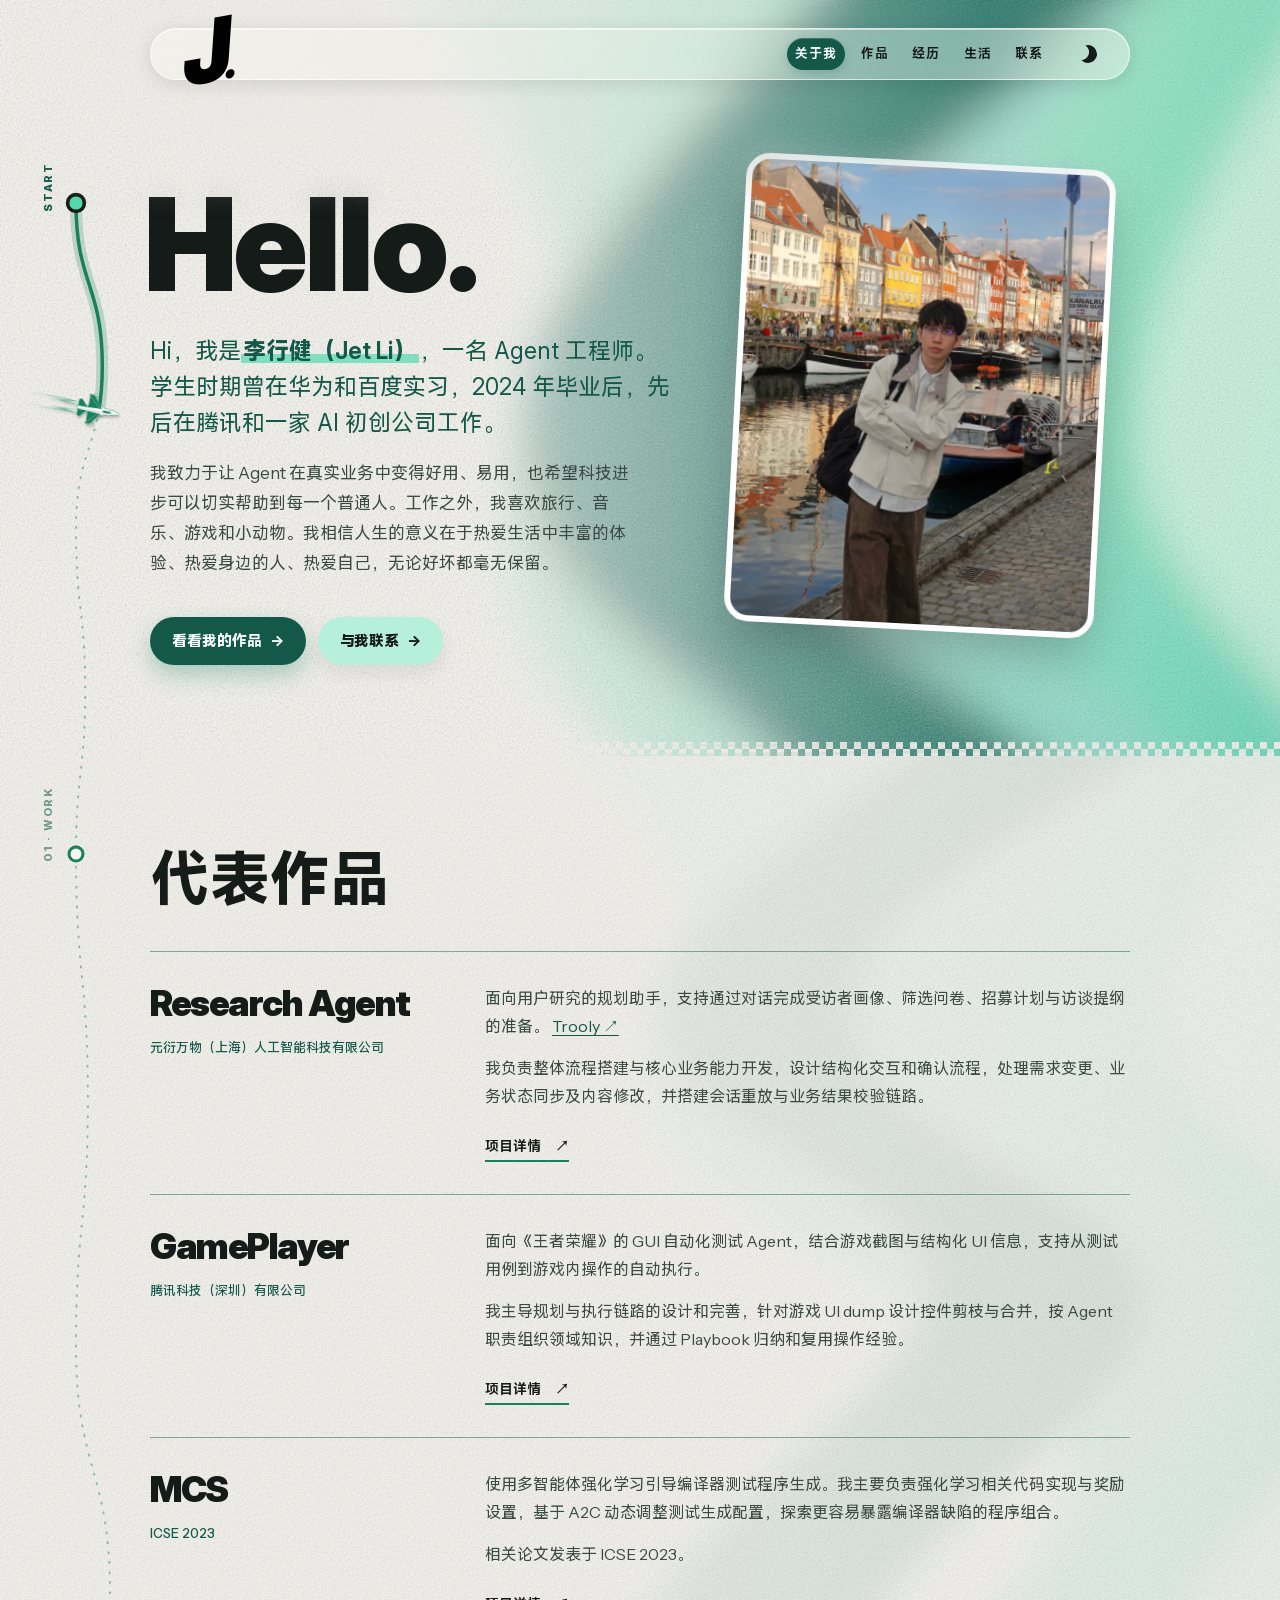
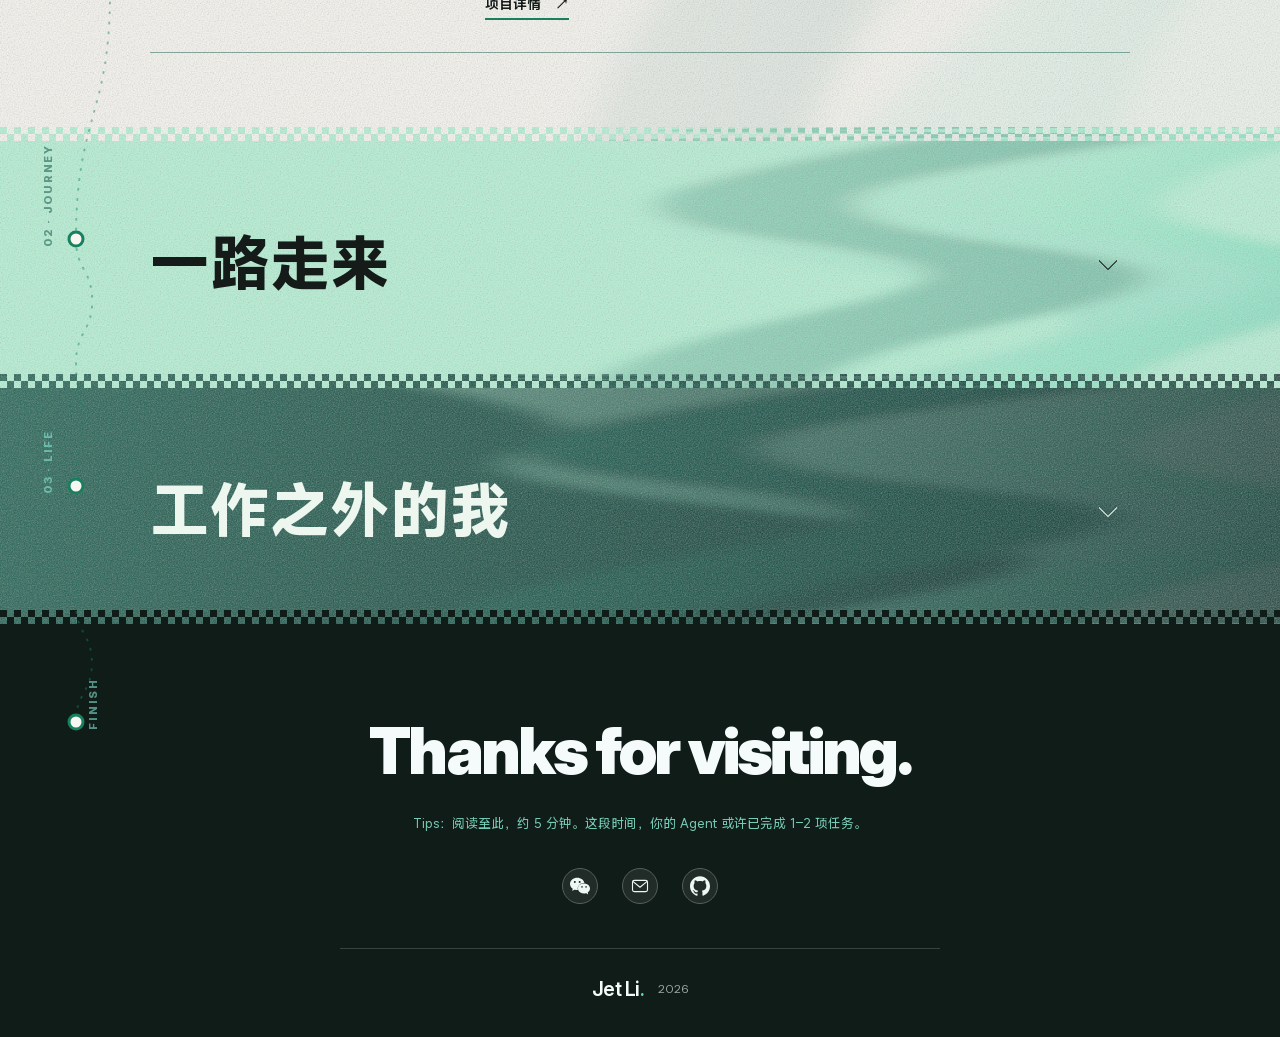
==== index.html @ 0fedd881 "Publish Jet Li portfolio (707fabf)" ====
<!doctype html>
<html lang="zh-CN" data-theme="light"><head>
<meta charset="utf-8"><meta name="viewport" content="width=device-width,initial-scale=1"><meta name="theme-color" content="#f7f6f0">
<title>李行健 Jet Li · Agent 工程师</title><meta name="description" content="李行健的个人网站：Agent 工程、强化学习、旅行与音乐。">
<script>try{document.documentElement.dataset.theme=localStorage.getItem('jet-theme')||(matchMedia('(prefers-color-scheme: dark)').matches?'dark':'light')}catch{}</script>
<link rel="preload" href="assets/fonts/misans-site-400.woff2?v=footer-refined-20261117" as="font" type="font/woff2" crossorigin><link rel="preload" href="assets/fonts/inter-variable-opsz.woff2" as="font" type="font/woff2" crossorigin><link rel="preload" href="assets/images/the-cannon-site-cover-light-1200x630.webp" as="image">
<link rel="stylesheet" href="assets/reference/fonts.css?v=misans-footer-refined"><link rel="stylesheet" href="assets/reference/tokens.css"><link rel="stylesheet" href="assets/reference/base.css"><link rel="stylesheet" href="assets/reference/kinetic.css"><link rel="stylesheet" href="assets/reference/theme.css"><link rel="stylesheet" href="assets/site.css?v=20261117-fold-smooth">
<link rel="stylesheet" href="assets/project-dialog.css?v=steps">
<script src="assets/reference/route-line.js?v=stable-fold" defer></script><script type="module" src="assets/main.mjs?v=project-films-sand"></script><link rel="stylesheet" href="assets/journey-scratch.css?v=upper-shores"><script type="module" src="assets/journey-scratch.mjs?v=upper-shores-2"></script></head>
<body class="tc-landing"><a class="skip-link" href="#about">跳到正文</a><div class="wp-site-blocks">
<header class="wp-block-template-part"><div class="site-header"><div class="site-header-band"><div class="nav-pill"><a class="jet-monogram" href="#about" aria-label="李行健，返回首页">J<span class="jet-monogram__dot">.</span></a><nav class="tc-header-nav wp-block-navigation" aria-label="主导航"><ul class="wp-block-navigation__container"><li><a href="#about">关于我</a></li><li><a href="#work">作品</a></li><li><a href="#journey">经历</a></li><li><a href="#life">生活</a></li><li><a href="#contact">联系</a></li></ul></nav><button class="tc-theme-toggle" type="button" aria-label="切换为深色主题" aria-pressed="false"><span class="tc-theme-toggle__icon tc-theme-toggle__icon--sun" aria-hidden="true"></span><span class="tc-theme-toggle__icon tc-theme-toggle__icon--moon" aria-hidden="true"></span></button></div></div></div></header>
<main id="wp--skip-link--target" class="tc-front-page-main tc-about-page tc-landing-main">
<section id="about" class="tc-home tc-home-hero"><div class="tc-home__shell tc-home-hero__grid"><div class="tc-home-hero__copy"><h1 class="tc-home-hero__title is-split"><span class="tc-visually-hidden">Hello.</span><span class="tc-letters" aria-hidden="true"><span class="tc-letter" style="--i:0">H</span><span class="tc-letter" style="--i:1">e</span><span class="tc-letter" style="--i:2">l</span><span class="tc-letter" style="--i:3">l</span><span class="tc-letter" style="--i:4">o</span><span class="tc-letter" style="--i:5">.</span></span></h1><p class="tc-cp" data-route-cp="start" aria-hidden="true"><span class="tc-cp__dot"></span><span class="tc-cp__label">Start</span></p><p class="tc-home-hero__lede">Hi，我是<strong>李行健（Jet Li）</strong>，一名 Agent 工程师。学生时期曾在华为和百度实习，2024 年毕业后，先后在腾讯和一家 AI 初创公司工作。</p><p class="tc-home-hero__body">我致力于让 Agent 在真实业务中变得好用、易用，也希望科技进步可以切实帮助到每一个普通人。工作之外，我喜欢旅行、音乐、游戏和小动物。我相信人生的意义在于热爱生活中丰富的体验、热爱身边的人、热爱自己，无论好坏都毫无保留。</p><p class="tc-home-hero__ctas"><a class="tc-cta-pill tc-cta-pill--primary" href="#work">看看我的作品 <span class="tc-arrow" aria-hidden="true">→</span></a><a class="tc-cta-pill tc-cta-pill--ghost" href="#contact">与我联系 <span class="tc-arrow" aria-hidden="true">→</span></a></p></div><div class="tc-home-hero__visual"><figure class="tc-home-hero__portrait"><img src="assets/photos/portrait.jpg" alt="李行健在港口旅行时的照片" width="2907" height="4360" fetchpriority="high"></figure></div></div></section>
<section id="work" class="tc-home tc-about-notebook"><div class="jet-chapter-join tc-finish__line" aria-hidden="true"></div><div class="tc-home__shell"><div class="tc-home__head"><h2 class="tc-home__title">代表作品</h2><p class="tc-cp" data-route-cp="work" aria-hidden="true"><span class="tc-cp__dot"></span><span class="tc-cp__label">01 · Work</span></p></div><div class="jet-project-list"><article class="jet-project" id="project-onboarding"><div class="jet-project__heading"><h3>Research Agent</h3><p>元衍万物（上海）人工智能科技有限公司</p></div><div class="jet-project__copy"><p>面向用户研究的规划助手，支持通过对话完成受访者画像、筛选问卷、招募计划与访谈提纲的准备。 <a href="https://www.trooly.ai/zh-cn" target="_blank" rel="noopener noreferrer">Trooly ↗</a></p><p>我负责整体流程搭建与核心业务能力开发，设计结构化交互和确认流程，处理需求变更、业务状态同步及内容修改，并搭建会话重放与业务结果校验链路。</p><details class="jet-project__details" data-project="onboarding"><summary>项目详情 <span aria-hidden="true">↗</span></summary><div class="jet-project__body"><h4>从研究需求到可执行的准备流程</h4>
<p>将研究规划拆解为需求澄清、画像确认、问卷设计与提纲准备等环节，串联生成、修改和材料导入能力。通过结构化问题与确认流程，将用户选择和修改结果转化为后续工具执行的明确依据。</p>
<h4>让 Agent 按当前业务状态行动</h4>
<p>多轮对话中，用户需求、页面上的内容和历史消息可能不一致。我在规划前引入当前业务状态读取，明确已保存事实与历史对话的优先关系，并区分“内容不存在”和“读取失败”，约束重复生成与错误覆盖。针对画像和筛选问卷，进一步处理条件对齐与局部修改，保留未被要求改变的内容。</p>
<h4>检查修改是否真正落地</h4>
<p>搭建会话重放链路，在隔离的项目状态中重新执行对话，并核对实际保存的业务结果。已实现的检查包括：确认的画像与条件是否保留、取消的内容是否残留，以及是否产生重复画像，让验证落到业务状态上。</p></div></details></div></article><article class="jet-project" id="project-gameplayer"><div class="jet-project__heading"><h3>GamePlayer</h3><p>腾讯科技（深圳）有限公司</p></div><div class="jet-project__copy"><p>面向《王者荣耀》的 GUI 自动化测试 Agent，结合游戏截图与结构化 UI 信息，支持从测试用例到游戏内操作的自动执行。</p><p>我主导规划与执行链路的设计和完善，针对游戏 UI dump 设计控件剪枝与合并，按 Agent 职责组织领域知识，并通过 Playbook 归纳和复用操作经验。</p><details class="jet-project__details" data-project="gameplayer"><summary>项目详情 <span aria-hidden="true">↗</span></summary><div class="jet-project__body"><h4>将游戏界面整理为 Agent 可用的观察</h4>
<p>游戏界面同时包含画面信息与 UI 控件结构。我结合游戏截图和 UI dump 作为模型输入，针对控件树的结构特点设计剪枝与合并，整理供 Agent 使用的结构化界面信息，控制冗余内容对决策的干扰。</p>
<h4>按职责组织领域知识</h4>
<p>根据不同 Agent 的职责拆分专有知识库，将相应的领域知识组织到各自的上下文中，为规划与执行提供依据。项目中不仅需要组织工具调用，也需要明确每个角色应该获得哪些信息。</p>
<h4>从测试用例走到交互执行</h4>
<p>采用 PAE 与 ReAct 结合的双循环架构，串联测试用例理解、任务规划、界面观察与交互执行。执行过程中根据观察与反馈继续组织操作，将测试步骤落实到游戏内动作；操作方式包括测试 SDK，以及坐标、按键和滑动。</p>
<h4>将执行经验沉淀为 Playbook</h4>
<p>通过 Agent 对执行过程进行反思，归纳可复用的操作规律，并以 Playbook 供后续任务使用。目标是减少重复探索和人工编写操作经验的工作，将单次任务中的经验用于后续执行。</p></div></details></div></article><article class="jet-project" id="project-compiler-testing"><div class="jet-project__heading"><h3>MCS</h3><p>ICSE 2023</p></div><div class="jet-project__copy"><p>使用多智能体强化学习引导编译器测试程序生成。我主要负责强化学习相关代码实现与奖励设置，基于 A2C 动态调整测试生成配置，探索更容易暴露编译器缺陷的程序组合。</p><p>相关论文发表于 ICSE 2023。</p><details class="jet-project__details" data-project="compiler-testing"><summary>项目详情 <span aria-hidden="true">↗</span></summary><div class="jet-project__body"><h4>将测试生成配置作为搜索对象</h4>
<p>围绕测试程序生成器的配置选择开展搜索，调整生成程序中不同语言特征出现的概率，探索更容易触发编译器缺陷的程序组合。</p>
<h4>实现多智能体 A2C 与训练反馈</h4>
<p>主要负责强化学习相关代码，将配置状态、选项调整动作与测试反馈串联为学习过程。基于多智能体 A2C 实现策略与价值网络的更新，各智能体调整对应配置项，并共享当前配置状态与奖励。</p>
<h4>设置兼顾探索与有效测试的奖励</h4>
<p>将生成程序的特征多样性增益、触发测试失败的奖励和配置极值惩罚纳入奖励设置，引导搜索探索不同程序组合，同时约束容易产生低效测试的配置。</p>
<h4>论文实验结果</h4>
<p>论文实验中，在五个 GCC/LLVM 历史版本上，每种方法对每个版本测试 10 天，MCS 检出缺陷数量汇总为 74 个，HiCOND 为 36 个，相对增加 105.56%。</p><p><a href="https://xgdsmileboy.github.io/files/paper/compiler-icse23.pdf" target="_blank" rel="noopener noreferrer">Compiler Test-Program Generation via Memoized Configuration Search ↗</a></p></div></details></div></article></div></div></section>
<section id="journey" class="tc-home tc-about-journey"><div class="jet-chapter-join tc-finish__line" aria-hidden="true"></div><div class="tc-home__shell"><div class="tc-home__head"><h2 class="tc-home__title"><button class="jet-fold-toggle" type="button" aria-expanded="true" aria-controls="journey-panel"><span>一路走来</span><span class="jet-fold-icon" aria-hidden="true"></span></button></h2><p class="tc-cp" data-route-cp="journey" aria-hidden="true"><span class="tc-cp__dot"></span><span class="tc-cp__label">02 · Journey</span></p></div><div class="jet-fold-panel" id="journey-panel"><div class="jet-fold-clip"><div class="jet-fold-body"><div class="about-journey-rail"><div class="tc-timeline tc-timeline--alternating" role="list"><div class="tc-timeline__item" role="listitem"><div class="tc-timeline__content"><p class="tc-timeline__year">2014—2017</p><p class="tc-timeline__label">甘肃省酒泉中学</p><div class="tc-timeline__desc"><p>1999年，我出生于西北的一个小县城，高中毕业之前我都生活在这个城市里，除了旅游之外几乎没有踏出过省外。值得庆幸的是我学习成绩尚可，也一直担任班长，甚至小学时还兼任大队长（aka迄今为止的人生最高职级）。</p></div></div></div><div class="tc-timeline__item" role="listitem"><div class="tc-timeline__content"><p class="tc-timeline__year">2017—2021</p><p class="tc-timeline__label">西安电子科技大学</p><div class="tc-timeline__desc"><p>2017年我录取至西安电子科技大学，所谓的984.5。也是成年后头一次开始在别的地方生活，因为高考分数的窘迫和对所谓高科技的热情选了没那么喜欢的理工科学校，心里有一千个不愿意。但好在我遇到了很多好朋友，担任班长的同时，也在全校面前表演过节目，本科四年是收获满满的四年，拿了国奖保了研，回想起当初，如果能对AI再下点功夫钻研学习就好了。</p></div></div></div><div class="tc-timeline__item" role="listitem"><div class="tc-timeline__content"><p class="tc-timeline__year">2021—2024</p><p class="tc-timeline__label">天津大学</p><div class="tc-timeline__desc"><p>2021年我来到了天津大学，同样还是北方，隔壁的南开是我高中时梦想中的学府，这对天大来说何尝不是一种殃及池鱼呢。在陈俊洁老师的帮助下我成功学习了如何做科研，发表了两篇A会（均不是第一作者），也顺利去了华为诺亚方舟实验室和百度的大搜进行实习，同期的本科朋友大家都在努力科研，而我稍稍显得有点脱轨了。随着接触到更大的世界，这是我最suffer的两年半。</p></div></div></div><div class="tc-timeline__item" role="listitem"><div class="tc-timeline__content"><p class="tc-timeline__year">2024—2026</p><p class="tc-timeline__label">腾讯科技（深圳）有限公司</p><div class="tc-timeline__desc"><p>2024年毕业，这次我来了深圳。至此算是完成了小镇做题家的任务：努力学习，进入大厂。虽然这份答卷可能我没能努力做到满分，但进入腾讯也算我人生的高光时刻了。与此同时，我也失去了目标，虽然在腾讯生活能让我享受到这个巨大的机器运作时带给我的荣誉感，但荣誉感背后藏着的，是我看不到的未来，或者说只能看到那些我不想要的未来。</p></div></div></div><div class="tc-timeline__item" role="listitem"><div class="tc-timeline__content"><p class="tc-timeline__year">2026</p><p class="tc-timeline__label">元衍万物（上海）人工智能科技有限公司</p><div class="tc-timeline__desc"><p>2026年，在腾讯一年半拿下一个五星绩效之后，我毅然决然离职，认为在AI时代大厂存在极其多的局限性，想实现自我的社会价值还是要去真正需要自己也适合自己的地方。因此鼓足勇气踏出了一步，从深圳跑到了上海，可也只用了半年就发现真实的世界从来没有想象中那么简单，不过问题不大，我愿意相信故事还没结束，相信未来就在前方。</p></div></div></div></div></div></div></div></div></div></section>
<section id="life" class="tc-home section-gear-devstack jet-life"><div class="jet-chapter-join tc-finish__line" aria-hidden="true"></div><div class="tc-home__shell"><div class="tc-home__head"><h2 class="tc-home__title"><button class="jet-fold-toggle" type="button" aria-expanded="true" aria-controls="life-panel"><span>工作之外的我</span><span class="jet-fold-icon" aria-hidden="true"></span></button></h2><p class="tc-cp" data-route-cp="life" aria-hidden="true"><span class="tc-cp__dot"></span><span class="tc-cp__label">03 · Life</span></p></div><div class="jet-fold-panel" id="life-panel"><div class="jet-fold-clip"><div class="jet-fold-body"><div class="tc-workbench__grid"><div class="tc-workbench__group"><h3>旅行与摄影</h3><p>去过十余个国家，以亚洲和欧洲为主，正计划探索其他大洲。</p></div><div class="tc-workbench__group"><h3>音乐</h3><p>网易云音乐人，原创歌曲拥有 1400 万次播放、4000 余条评论。</p></div><div class="tc-workbench__group"><h3>游戏</h3><p>FPS 游戏重度玩家，CS:GO 完美段位 S，瓦罗兰特段位神话，最近沉迷三角洲。</p></div></div><figure class="jet-travel-photo"><img src="assets/photos/mountain.jpg" alt="旅行途中，身穿蓝色外套的李行健与身后的雪山" loading="lazy" width="3906" height="2202"></figure></div></div></div></div></section>
</main><footer id="contact" class="tc-finish jet-footer" aria-label="联系方式"><div class="jet-chapter-join tc-finish__line" aria-hidden="true"></div>
<p class="tc-cp tc-cp--finish" data-route-cp="finish" aria-hidden="true"><span class="tc-cp__dot"></span><span class="tc-cp__label">Finish</span></p>
<div class="tc-home__shell">
<h2 class="jet-footer__title">Thanks for visiting.</h2>
<p class="jet-footer__tip">Tips：阅读至此，约 5 分钟。这段时间，你的 Agent 或许已完成 1–2 项任务。</p>
<div class="jet-footer__contact">
<!-- 微信二维码收到后，将此按钮连接到二维码展示层。 -->
<button class="jet-social-icon" type="button" aria-label="微信，二维码待补充" title="微信，二维码待补充" disabled><svg aria-hidden="true" focusable="false" fill="currentColor" viewBox="0 0 24 24" xmlns="http://www.w3.org/2000/svg"><!-- Simple Icons WeChat; CC0-1.0; https://simpleicons.org/ --><path d="M8.691 2.188C3.891 2.188 0 5.476 0 9.53c0 2.212 1.17 4.203 3.002 5.55a.59.59 0 0 1 .213.665l-.39 1.48c-.019.07-.048.141-.048.213 0 .163.13.295.29.295a.326.326 0 0 0 .167-.054l1.903-1.114a.864.864 0 0 1 .717-.098 10.16 10.16 0 0 0 2.837.403c.276 0 .543-.027.811-.05-.857-2.578.157-4.972 1.932-6.446 1.703-1.415 3.882-1.98 5.853-1.838-.576-3.583-4.196-6.348-8.596-6.348zM5.785 5.991c.642 0 1.162.529 1.162 1.18a1.17 1.17 0 0 1-1.162 1.178A1.17 1.17 0 0 1 4.623 7.17c0-.651.52-1.18 1.162-1.18zm5.813 0c.642 0 1.162.529 1.162 1.18a1.17 1.17 0 0 1-1.162 1.178 1.17 1.17 0 0 1-1.162-1.178c0-.651.52-1.18 1.162-1.18zm5.34 2.867c-1.797-.052-3.746.512-5.28 1.786-1.72 1.428-2.687 3.72-1.78 6.22.942 2.453 3.666 4.229 6.884 4.229.826 0 1.622-.12 2.361-.336a.722.722 0 0 1 .598.082l1.584.926a.272.272 0 0 0 .14.047c.134 0 .24-.111.24-.247 0-.06-.023-.12-.038-.177l-.327-1.233a.582.582 0 0 1-.023-.156.49.49 0 0 1 .201-.398C23.024 18.48 24 16.82 24 14.98c0-3.21-2.931-5.837-6.656-6.088V8.89c-.135-.01-.27-.027-.407-.03zm-2.53 3.274c.535 0 .969.44.969.982a.976.976 0 0 1-.969.983.976.976 0 0 1-.969-.983c0-.542.434-.982.97-.982zm4.844 0c.535 0 .969.44.969.982a.976.976 0 0 1-.969.983.976.976 0 0 1-.969-.983c0-.542.434-.982.969-.982z"/></svg></button>
<a class="jet-social-icon" href="mailto:sixdegrees0323@163.com" aria-label="发送邮件至 sixdegrees0323@163.com" title="发送邮件"><svg viewBox="0 0 32 32" fill="none" stroke="currentColor" stroke-width="1.8" stroke-linecap="round" stroke-linejoin="round" aria-hidden="true" focusable="false"><rect x="4" y="7" width="24" height="18" rx="3"/><path d="m5 9 11 9L27 9"/></svg></a>
<a class="jet-social-icon" href="https://github.com/OlivverX" target="_blank" rel="noopener noreferrer" aria-label="访问 OlivverX 的 GitHub 主页" title="GitHub"><svg aria-hidden="true" focusable="false" fill="currentColor" viewBox="0 0 24 24" xmlns="http://www.w3.org/2000/svg"><!-- Simple Icons GitHub; CC0-1.0; https://simpleicons.org/ --><path d="M12 .297c-6.63 0-12 5.373-12 12 0 5.303 3.438 9.8 8.205 11.385.6.113.82-.258.82-.577 0-.285-.01-1.04-.015-2.04-3.338.724-4.042-1.61-4.042-1.61C4.422 18.07 3.633 17.7 3.633 17.7c-1.087-.744.084-.729.084-.729 1.205.084 1.838 1.236 1.838 1.236 1.07 1.835 2.809 1.305 3.495.998.108-.776.417-1.305.76-1.605-2.665-.3-5.466-1.332-5.466-5.93 0-1.31.465-2.38 1.235-3.22-.135-.303-.54-1.523.105-3.176 0 0 1.005-.322 3.3 1.23.96-.267 1.98-.399 3-.405 1.02.006 2.04.138 3 .405 2.28-1.552 3.285-1.23 3.285-1.23.645 1.653.24 2.873.12 3.176.765.84 1.23 1.91 1.23 3.22 0 4.61-2.805 5.625-5.475 5.92.42.36.81 1.096.81 2.22 0 1.606-.015 2.896-.015 3.286 0 .315.21.69.825.57C20.565 22.092 24 17.592 24 12.297c0-6.627-5.373-12-12-12"/></svg></a>
</div>
<div class="jet-footer__bottom"><a class="jet-footer__name" href="#about">Jet Li<span>.</span></a><span>2026</span></div>
</div></footer>
</div></body></html>
---- assets/reference/fonts.css ----
@font-face{font-family:Inter;font-style:normal;font-weight:100 900;font-display:swap;src:url('../fonts/inter-variable-opsz.woff2') format('woff2');}
@font-face{font-family:"Instrument Sans";font-style:normal;font-weight:400 700;font-display:swap;src:url('../fonts/instrument-sans-latin.woff2') format('woff2');}

/* MiSans by Xiaomi. License and source: ../fonts/README.md. */
@font-face{font-family:MiSans;font-style:normal;font-weight:400;font-display:swap;src:url("../fonts/misans-site-400.woff2?v=footer-refined-20261117") format("woff2");unicode-range:U+0020-00FF,U+2000-206F,U+3000-9FFF,U+F900-FAFF,U+FF00-FFEF,U+20000-3134F;}
@font-face{font-family:MiSans;font-style:normal;font-weight:500;font-display:swap;src:url("../fonts/misans-site-500.woff2?v=footer-refined-20261117") format("woff2");unicode-range:U+0020-00FF,U+2000-206F,U+3000-9FFF,U+F900-FAFF,U+FF00-FFEF,U+20000-3134F;}
@font-face{font-family:MiSans;font-style:normal;font-weight:600;font-display:swap;src:url("../fonts/misans-site-600.woff2?v=footer-refined-20261117") format("woff2");unicode-range:U+0020-00FF,U+2000-206F,U+3000-9FFF,U+F900-FAFF,U+FF00-FFEF,U+20000-3134F;}
@font-face{font-family:MiSans;font-style:normal;font-weight:700;font-display:swap;src:url("../fonts/misans-site-700.woff2?v=footer-refined-20261117") format("woff2");unicode-range:U+0020-00FF,U+2000-206F,U+3000-9FFF,U+F900-FAFF,U+FF00-FFEF,U+20000-3134F;}
---- assets/reference/tokens.css ----
:root{--wp--preset--aspect-ratio--square: 1;--wp--preset--aspect-ratio--4-3: 4/3;--wp--preset--aspect-ratio--3-4: 3/4;--wp--preset--aspect-ratio--3-2: 3/2;--wp--preset--aspect-ratio--2-3: 2/3;--wp--preset--aspect-ratio--16-9: 16/9;--wp--preset--aspect-ratio--9-16: 9/16;--wp--preset--color--black: #000000;--wp--preset--color--cyan-bluish-gray: #abb8c3;--wp--preset--color--white: #ffffff;--wp--preset--color--pale-pink: #f78da7;--wp--preset--color--vivid-red: #cf2e2e;--wp--preset--color--luminous-vivid-orange: #ff6900;--wp--preset--color--luminous-vivid-amber: #fcb900;--wp--preset--color--light-green-cyan: #7bdcb5;--wp--preset--color--vivid-green-cyan: #00d084;--wp--preset--color--pale-cyan-blue: #8ed1fc;--wp--preset--color--vivid-cyan-blue: #0693e3;--wp--preset--color--vivid-purple: #9b51e0;--wp--preset--color--primary: #18805e;--wp--preset--color--primary-dark: #14584a;--wp--preset--color--primary-container: #b4f1d4;--wp--preset--color--accent: #53d8ad;--wp--preset--color--accent-alt: #53d8ad;--wp--preset--color--strava: #fc4c02;--wp--preset--color--on-surface: #151b19;--wp--preset--color--on-surface-secondary: #3c4a45;--wp--preset--color--outline: #62706c;--wp--preset--color--outline-variant: #dce9df;--wp--preset--color--surface: #f7f6f0;--wp--preset--color--surface-container-low: #e8f0e9;--wp--preset--color--surface-container: #dce9df;--wp--preset--color--surface-container-lowest: #ffffff;--wp--preset--color--surface-dark: #151b19;--wp--preset--color--accent-soft: #c8f4dc;--wp--preset--color--surface-deep: #102b25;--wp--preset--color--surface-deep-card: #193c33;--wp--preset--color--on-dark: #f5fbfa;--wp--preset--color--on-dark-secondary: #bfd0cc;--wp--preset--color--on-dark-muted: #8fa29e;--wp--preset--color--primary-on-dark: #8af2df;--wp--preset--color--surface-code: #0d1117;--wp--preset--gradient--vivid-cyan-blue-to-vivid-purple: linear-gradient(135deg,rgb(6,147,227) 0%,rgb(155,81,224) 100%);--wp--preset--gradient--light-green-cyan-to-vivid-green-cyan: linear-gradient(135deg,rgb(122,220,180) 0%,rgb(0,208,130) 100%);--wp--preset--gradient--luminous-vivid-amber-to-luminous-vivid-orange: linear-gradient(135deg,rgb(252,185,0) 0%,rgb(255,105,0) 100%);--wp--preset--gradient--luminous-vivid-orange-to-vivid-red: linear-gradient(135deg,rgb(255,105,0) 0%,rgb(207,46,46) 100%);--wp--preset--gradient--very-light-gray-to-cyan-bluish-gray: linear-gradient(135deg,rgb(238,238,238) 0%,rgb(169,184,195) 100%);--wp--preset--gradient--cool-to-warm-spectrum: linear-gradient(135deg,rgb(74,234,220) 0%,rgb(151,120,209) 20%,rgb(207,42,186) 40%,rgb(238,44,130) 60%,rgb(251,105,98) 80%,rgb(254,248,76) 100%);--wp--preset--gradient--blush-light-purple: linear-gradient(135deg,rgb(255,206,236) 0%,rgb(152,150,240) 100%);--wp--preset--gradient--blush-bordeaux: linear-gradient(135deg,rgb(254,205,165) 0%,rgb(254,45,45) 50%,rgb(107,0,62) 100%);--wp--preset--gradient--luminous-dusk: linear-gradient(135deg,rgb(255,203,112) 0%,rgb(199,81,192) 50%,rgb(65,88,208) 100%);--wp--preset--gradient--pale-ocean: linear-gradient(135deg,rgb(255,245,203) 0%,rgb(182,227,212) 50%,rgb(51,167,181) 100%);--wp--preset--gradient--electric-grass: linear-gradient(135deg,rgb(202,248,128) 0%,rgb(113,206,126) 100%);--wp--preset--gradient--midnight: linear-gradient(135deg,rgb(2,3,129) 0%,rgb(40,116,252) 100%);--wp--preset--font-size--small: 13px;--wp--preset--font-size--medium: clamp(14px, 0.875rem + ((1vw - 3.2px) * 0.769), 20px);--wp--preset--font-size--large: clamp(22.041px, 1.378rem + ((1vw - 3.2px) * 1.79), 36px);--wp--preset--font-size--x-large: clamp(25.014px, 1.563rem + ((1vw - 3.2px) * 2.178), 42px);--wp--preset--font-size--xs: 0.75rem;--wp--preset--font-size--sm: 0.875rem;--wp--preset--font-size--md: clamp(0.9375rem, 0.9rem + 0.2vw, 1rem);--wp--preset--font-size--lg: clamp(0.875rem, 0.875rem + ((1vw - 0.2rem) * 0.513), 1.125rem);--wp--preset--font-size--xl: clamp(0.875rem, 0.875rem + ((1vw - 0.2rem) * 0.769), 1.25rem);--wp--preset--font-size--2-xl: clamp(0.984rem, 0.984rem + ((1vw - 0.2rem) * 1.058), 1.5rem);--wp--preset--font-size--3-xl: clamp(1.25rem, 1.25rem + ((1vw - 0.2rem) * 1.538), 2rem);--wp--preset--font-size--4-xl: clamp(1.378rem, 1.378rem + ((1vw - 0.2rem) * 1.789), 2.25rem);--wp--preset--font-size--5-xl: clamp(1.563rem, 1.563rem + ((1vw - 0.2rem) * 2.178), 2.625rem);--wp--preset--font-size--6-xl: clamp(1.743rem, 1.743rem + ((1vw - 0.2rem) * 2.578), 3rem);--wp--preset--font-size--hero: clamp(2.625rem, 1.35rem + 4.2vw, 4.75rem);--wp--preset--font-size--lede: clamp(1.1875rem, 1rem + 0.55vw, 1.5625rem);--wp--preset--font-size--section: clamp(2.5rem, 1.6rem + 2.4vw, 3.75rem);--wp--preset--font-size--display: clamp(5rem, 1.2rem + 8.4vw, 9.375rem);--wp--preset--font-family--inter: Inter, sans-serif;--wp--preset--font-family--instrument-sans: Instrument Sans, sans-serif;--wp--preset--font-family--bitter: Bitter, Georgia, serif;--wp--preset--spacing--20: 1.25rem;--wp--preset--spacing--30: 0.67rem;--wp--preset--spacing--40: 2.5rem;--wp--preset--spacing--50: 1.5rem;--wp--preset--spacing--60: 2.25rem;--wp--preset--spacing--70: 3.38rem;--wp--preset--spacing--80: 5rem;--wp--preset--spacing--4: 0.25rem;--wp--preset--spacing--8: 0.5rem;--wp--preset--spacing--12: 0.75rem;--wp--preset--spacing--16: 1rem;--wp--preset--spacing--24: 1.5rem;--wp--preset--spacing--32: 2rem;--wp--preset--spacing--48: 3rem;--wp--preset--spacing--64: 4rem;--wp--preset--spacing--96: 6rem;--wp--preset--shadow--natural: 6px 6px 9px rgba(0, 0, 0, 0.2);--wp--preset--shadow--deep: 12px 12px 50px rgba(0, 0, 0, 0.4);--wp--preset--shadow--sharp: 6px 6px 0px rgba(0, 0, 0, 0.2);--wp--preset--shadow--outlined: 6px 6px 0px -3px rgb(255, 255, 255), 6px 6px rgb(0, 0, 0);--wp--preset--shadow--crisp: 6px 6px 0px rgb(0, 0, 0);--wp--preset--shadow--ambient: 0 4px 24px rgba(24, 28, 29, 0.07);--wp--preset--shadow--card: 0 2px 12px rgba(24, 28, 29, 0.08);--wp--preset--shadow--elevated: 0 8px 32px rgba(24, 28, 29, 0.12);--wp--preset--shadow--hairline: 0 0 0 1px rgba(24, 28, 29, 0.07);--wp--preset--shadow--lift: 0 0 0 1px rgba(24, 28, 29, 0.07), 0 20px 50px rgba(24, 28, 29, 0.07);--wp--custom--nav-pill-width: 720px;--wp--custom--nav-pill-height: 52px;--wp--custom--nav-pill-radius: 9999px;--wp--custom--nav-pill-blur: 24px;--wp--custom--nav-pill-opacity: 0.95;--wp--custom--shell: 980px;--wp--custom--radius--card: 24px;--wp--custom--radius--panel: 32px;--wp--custom--radius--pill: 999px;}
:root { --wp--style--global--content-size: 720px;--wp--style--global--wide-size: 1100px; }
:root { --wp--style--block-gap: var(--wp--preset--spacing--32); }
body{background-color: var(--wp--preset--color--surface);color: var(--wp--preset--color--on-surface);font-family: var(--wp--preset--font-family--instrument-sans);font-size: var(--wp--preset--font-size--md);font-weight: 400;line-height: 1.65;--wp--style--root--padding-top: 0;--wp--style--root--padding-right: var(--wp--preset--spacing--24);--wp--style--root--padding-bottom: 0;--wp--style--root--padding-left: var(--wp--preset--spacing--24);}
a:where(:not(.wp-element-button)){color: var(--wp--preset--color--primary-dark);}
h1{font-family: var(--wp--preset--font-family--inter);font-size: var(--wp--preset--font-size--hero);font-weight: 900;letter-spacing: -0.035em;line-height: 1.05;}
h2{font-family: var(--wp--preset--font-family--inter);font-size: var(--wp--preset--font-size--section);font-weight: 900;letter-spacing: -0.045em;line-height: 1;}
h3{font-family: var(--wp--preset--font-family--inter);font-size: var(--wp--preset--font-size--2-xl);font-weight: 900;letter-spacing: -0.02em;line-height: 1.1;}
---- assets/reference/base.css ----
/**
 * The Cannon — base styles
 *
 * Global custom properties, header pill, ambient glow, and utility classes.
 * Block-level design handled via theme.json and template parts.
 */

/* =========================================================
   Root tokens (mirrors theme.json for non-block contexts)
   ========================================================= */
:root {
	color-scheme: light;

	--tc-primary:               #18805e;
	--tc-primary-dark:          #14584a;
	--tc-accent:                #53d8ad;
	--tc-on-surface:            #151b19;
	--tc-on-surface-secondary:  #3c4a45;
	--tc-outline:               #62706c;
	--tc-outline-variant:       #dce9df;
	--tc-surface:               #f7f6f0;
	--tc-surface-low:           #e8f0e9;
	--tc-surface-container:     #dce9df;
	--tc-white:                 #ffffff;
	--tc-dark:                  #151b19;
	--tc-intervals:             #18805e;
	--tc-intervals-dark:        #14584a;
	--tc-strava:                #fc4c02;
	--tc-strava-dark:           #9a2e00;
	--tc-accent-dark:           #8d5b00;

	--tc-radius-pill:           9999px;
	--tc-radius-xl:             24px;
	--tc-radius-lg:             16px;
	--tc-radius-md:             12px;
	--tc-radius-sm:             8px;

	--tc-shadow-ambient:        0 4px 24px rgba(24, 28, 29, 0.07);
	--tc-shadow-card:           0 2px 12px rgba(24, 28, 29, 0.08);
	--tc-shadow-elevated:       0 8px 32px rgba(24, 28, 29, 0.12);

	/* Glow palettes (default + section overrides) */
	--tc-glow-teal:             rgba(28, 193, 163, 0.24);
	--tc-glow-gold:             rgba(120, 223, 183, 0.22);
	--tc-glow-soft:             rgba(255, 255, 255, 0.1);
	--tc-glow-orange:           rgba(252, 76, 2, 0.26);
	--tc-glow-orange-soft:      rgba(255, 145, 89, 0.16);
	/* Light mode uses a cut of the painting with the near-black strokes lifted
	   to mint; dark mode keeps the original, where those strokes disappear. */
	--tc-cover-art-image:       url("../images/the-cannon-site-cover-light-1200x630.webp");
	--tc-cover-art-image-dark:  url("../images/the-cannon-site-cover-profile-bg-1200x630.webp");
}

:root[data-theme="dark"] {
	color-scheme: dark;

	--tc-primary:               #37ddbf;
	--tc-primary-dark:          #8af2df;
	--tc-accent:                #78dfb7;
	--tc-on-surface:            #f5fbfa;
	--tc-on-surface-secondary:  #bfd0cc;
	--tc-outline:               #8fa29e;
	--tc-outline-variant:       #2b3836;
	--tc-surface:               #0f1515;
	--tc-surface-low:           #151d1d;
	--tc-surface-container:     #202b2a;
	--tc-white:                 #ffffff;
	--tc-dark:                  #070b0b;
	--tc-intervals:             #37ddbf;
	--tc-intervals-dark:        #8af2df;
	--tc-strava-dark:           #ff8a4f;
	--tc-accent-dark:           #b4f1d4;

	--tc-shadow-ambient:        0 4px 24px rgba(0, 0, 0, 0.28);
	--tc-shadow-card:           0 2px 14px rgba(0, 0, 0, 0.28);
	--tc-shadow-elevated:       0 12px 38px rgba(0, 0, 0, 0.38);

	--wp--preset--color--primary: #37ddbf;
	--wp--preset--color--primary-dark: #8af2df;
	--wp--preset--color--primary-container: #123f38;
	--wp--preset--color--accent: #78dfb7;
	--wp--preset--color--accent-alt: #b4f1d4;
	--wp--preset--color--on-surface: #f5fbfa;
	--wp--preset--color--on-surface-secondary: #bfd0cc;
	--wp--preset--color--outline: #8fa29e;
	--wp--preset--color--outline-variant: #2b3836;
	--wp--preset--color--surface: #0f1515;
	--wp--preset--color--surface-container-low: #151d1d;
	--wp--preset--color--surface-container: #202b2a;
	--wp--preset--color--surface-container-lowest: #111818;
	--wp--preset--color--surface-dark: #070b0b;
}

/* =========================================================
   Base reset
   ========================================================= */
*,
*::before,
*::after {
	box-sizing: border-box;
}

body {
	-webkit-font-smoothing: antialiased;
	-moz-osx-font-smoothing: grayscale;
	position: relative;
	background-color: var(--tc-surface);
	background-image: linear-gradient(180deg, #f7f6f0 0%, #ffffff 62%, #f7f6f0 100%);
}

:root[data-theme="dark"] body {
	background-color: var(--tc-surface);
	background-image: radial-gradient(circle at 50% -10%, rgba(28, 193, 163, 0.12) 0%, rgba(28, 193, 163, 0) 36%), linear-gradient(180deg, #0f1515 0%, #111818 58%, #0b1010 100%);
	color: var(--tc-on-surface);
}

body::before {
	content: "";
	position: fixed;
	top: 0;
	left: 0;
	right: 0;
	height: clamp(520px, 46vw, 760px);
	background:
		linear-gradient(180deg, rgba(247, 250, 251, 0.78) 0%, rgba(247, 250, 251, 0.54) 38%, rgba(247, 250, 251, 0.28) 68%, rgba(247, 250, 251, 0) 100%),
		linear-gradient(90deg, rgba(247, 250, 251, 0.38) 0%, rgba(247, 250, 251, 0.08) 48%, rgba(247, 250, 251, 0.34) 100%),
		var(--tc-cover-art-image) center 28% / cover no-repeat;
	filter: saturate(1.02) contrast(0.98);
	opacity: 0.48;
	pointer-events: none;
	z-index: 0;
	mask-image: linear-gradient(180deg, black 0%, black 68%, transparent 100%);
	-webkit-mask-image: linear-gradient(180deg, black 0%, black 68%, transparent 100%);
}

:root[data-theme="dark"] body::before {
	background:
		linear-gradient(180deg, rgba(15, 21, 21, 0.88) 0%, rgba(15, 21, 21, 0.72) 42%, rgba(15, 21, 21, 0.36) 72%, rgba(15, 21, 21, 0) 100%),
		linear-gradient(90deg, rgba(15, 21, 21, 0.5) 0%, rgba(15, 21, 21, 0.16) 48%, rgba(15, 21, 21, 0.5) 100%),
		var(--tc-cover-art-image-dark) center 28% / cover no-repeat;
	filter: saturate(0.88) contrast(1.06);
	opacity: 0.38;
	mix-blend-mode: screen;
}

body::after {
	content: "";
	position: fixed;
	inset: 0;
	background-image: url("data:image/svg+xml,%3Csvg xmlns='http://www.w3.org/2000/svg' viewBox='0 0 200 200'%3E%3Cfilter id='n'%3E%3CfeTurbulence type='fractalNoise' baseFrequency='0.78' numOctaves='3' stitchTiles='stitch'/%3E%3C/filter%3E%3Crect width='200' height='200' filter='url(%23n)' opacity='1'/%3E%3C/svg%3E");
	background-repeat: repeat;
	background-size: 170px 170px;
	mix-blend-mode: multiply;
	/* Fade grain into the glow zone; spills naturally into the hero content area */
	mask-image: radial-gradient(ellipse 120% 70% at 50% -10%, black 20%, transparent 80%);
	-webkit-mask-image: radial-gradient(ellipse 120% 70% at 50% -10%, black 20%, transparent 80%);
	opacity: 0.32;
	pointer-events: none;
	z-index: 0;
}

:root[data-theme="dark"] body::after {
	mix-blend-mode: screen;
	opacity: 0.12;
}

.wp-site-blocks {
	position: relative;
	z-index: 1;
}

:root {
	--tc-shell-max-width: 980px;
}

main#wp--skip-link--target,
footer.wp-block-template-part {
	width: 100%;
}

main#wp--skip-link--target > .is-layout-constrained,
footer.wp-block-template-part .is-layout-constrained {
	--wp--style--global--content-size: min(var(--tc-shell-max-width), calc(100vw - 48px));
	--wp--style--global--wide-size: min(var(--tc-shell-max-width), calc(100vw - 48px));
}

main#wp--skip-link--target > .is-layout-constrained > :where(:not(.alignleft):not(.alignright):not(.alignfull)),
footer.wp-block-template-part .is-layout-constrained > :where(:not(.alignleft):not(.alignright):not(.alignfull)) {
	max-width: min(var(--tc-shell-max-width), calc(100vw - 48px));
	margin-left: auto !important;
	margin-right: auto !important;
}

main#wp--skip-link--target > .is-layout-constrained > .alignwide,
footer.wp-block-template-part .is-layout-constrained > .alignwide {
	max-width: min(var(--tc-shell-max-width), calc(100vw - 48px));
}

img,
video {
	max-width: 100%;
	height: auto;
	display: block;
}
html,
body {
	overflow-x: clip;
}

/* Brand-safe accessibility defaults from UX pass. */
a,
button,
[role="button"],
.wp-block-button__link,
.wp-element-button {
	cursor: pointer;
}

a:focus-visible,
button:focus-visible,
input:focus-visible,
textarea:focus-visible,
select:focus-visible,
.wp-block-button__link:focus-visible,
.wp-element-button:focus-visible {
	outline: 3px solid var(--tc-primary);
	outline-offset: 2px;
	border-radius: 6px;
}

/* Interaction baseline: improve hit areas on dense content templates. */
.wp-block-post-date a,
.wp-block-post-author-name a,
.wp-block-post-terms a,
.wp-block-comments a {
	display: inline-flex;
	align-items: center;
	min-height: 44px;
	padding-top: 4px;
	padding-bottom: 4px;
}

.wp-block-post-navigation-link a,
.wp-block-comments-pagination a,
.wp-block-post-comments-form .form-submit .submit,
#commentform .form-submit .submit {
	display: inline-flex;
	align-items: center;
	justify-content: center;
	min-height: 44px;
	padding: 0 14px;
	border-radius: var(--tc-radius-pill);
}

/* =========================================================
   Template-owned block styles
   ========================================================= */
.tc-landing-main {
	gap: 0;
}

.tc-content-flow {
	--wp--style--block-gap: var(--wp--preset--spacing--32, 2rem);
}

.tc-content-flow > * + * {
	margin-block-start: var(--wp--preset--spacing--32, 2rem);
}

.tc-page-title.wp-block-post-title,
.tc-single-header__title.wp-block-post-title,
.tc-gear-single-title.wp-block-post-title,
.tc-not-found h1 {
	color: var(--tc-on-surface);
	font-family: var(--wp--preset--font-family--inter);
	font-size: var(--wp--preset--font-size--hero);
	font-weight: 900;
	letter-spacing: 0;
	line-height: 1.05;
}

.tc-gear-single-excerpt.wp-block-post-excerpt,
.tc-archive__description,
.tc-not-found__lede {
	color: var(--tc-on-surface-secondary);
	font-family: var(--wp--preset--font-family--instrument-sans);
	font-size: var(--wp--preset--font-size--lg);
	font-weight: 400;
	line-height: 1.6;
}

.tc-gear-single-excerpt.wp-block-post-excerpt {
	line-height: 1.65;
}

/* =========================================================
   Utility: tc-glass — reusable glassmorphism surface
   Match the nav pill frosted-glass aesthetic.
   ========================================================= */
.tc-glass {
	background:
		linear-gradient(115deg, rgba(255, 255, 255, 0.62) 0%, rgba(255, 255, 255, 0.28) 48%, rgba(255, 255, 255, 0.48) 100%),
		linear-gradient(180deg, rgba(255, 255, 255, 0.52) 0%, rgba(243, 250, 248, 0.30) 100%);
	backdrop-filter: blur(16px) saturate(1.1);
	-webkit-backdrop-filter: blur(16px) saturate(1.1);
	border: 1px solid rgba(255, 255, 255, 0.52);
	box-shadow:
		0 4px 18px rgba(17, 24, 22, 0.08),
		inset 0 1px 0 rgba(255, 255, 255, 0.6),
		inset 0 -1px 0 rgba(255, 255, 255, 0.12);
}

/* =========================================================
   Ambient teal glow (decorative ellipse, shared across pages)
   ========================================================= */
.wp-site-blocks {
	position: relative;
}

/* A pre-computed stand-in for the old 1089×393 ellipse under blur(500px):
   the same Gaussian falloff, painted as a gradient instead of a full-page filter. */
.wp-site-blocks::before {
	--tc-glow: var(--tc-primary);
	content: "";
	position: absolute;
	top: 0;
	left: 0;
	right: 0;
	height: 1283px;
	background: radial-gradient(
		1475px 1283px at 50% 0,
		color-mix(in srgb, var(--tc-glow) 10%, transparent) 0%,
		color-mix(in srgb, var(--tc-glow) 8.8%, transparent) 20%,
		color-mix(in srgb, var(--tc-glow) 6.1%, transparent) 40%,
		color-mix(in srgb, var(--tc-glow) 3.2%, transparent) 60%,
		color-mix(in srgb, var(--tc-glow) 1.35%, transparent) 80%,
		transparent 100%
	);
	pointer-events: none;
	z-index: 0;
}

/* =========================================================
   Site header — glassmorphism pill nav
   ========================================================= */
header.wp-block-template-part {
	position: sticky;
	top: 0;
	z-index: 120;
}

.admin-bar header.wp-block-template-part {
	top: var(--wp-admin--admin-bar--height, 32px);
}

.site-header {
	position: relative;
	isolation: isolate;
	top: auto;
	z-index: 40;
	display: flex;
	justify-content: center;
	padding: 0 24px;
	margin-bottom: -12px;
	overflow: visible;
}

.site-header::before {
	content: none;
}

.site-header::after {
	content: none;
}

.site-header-band {
	position: relative;
	isolation: isolate;
	z-index: 1;
	width: 100%;
	padding-top: clamp(0.875rem, 2.2vw, 1.875rem);
	padding-bottom: clamp(0.875rem, 2.2vw, 1.875rem);
}

.site-header-band::before,
.site-header-band::after {
	content: "";
	position: absolute;
	pointer-events: none;
	z-index: -1;
}

.site-header-band::before {
	content: none;
}

.site-header-band::after {
	content: none;
}

.nav-pill {
	position: relative;
	top: 0;
	z-index: 50;
	isolation: isolate;
	width: 100%;
	max-width: 980px;
	height: 52px;
	display: flex;
	align-items: center;
	justify-content: flex-start;
	gap: clamp(0.75rem, 2vw, 1.5rem);
	padding: 0 24px;
	border-radius: var(--tc-radius-pill);
	border: 1px solid rgba(255, 255, 255, 0.52);
	background:
		linear-gradient(115deg, rgba(255, 255, 255, 0.62) 0%, rgba(255, 255, 255, 0.28) 48%, rgba(255, 255, 255, 0.48) 100%),
		linear-gradient(180deg, rgba(255, 255, 255, 0.52) 0%, rgba(243, 250, 248, 0.30) 100%);
	backdrop-filter: blur(16px) saturate(1.1);
	-webkit-backdrop-filter: blur(16px) saturate(1.1);
	box-shadow:
		0 4px 18px rgba(17, 24, 22, 0.08),
		inset 0 1px 0 rgba(255, 255, 255, 0.6),
		inset 0 -1px 0 rgba(255, 255, 255, 0.12);
}

.nav-pill::before,
.nav-pill::after {
	content: none;
}

.tc-theme-toggle {
	position: relative;
	flex: 0 0 auto;
	display: inline-grid;
	place-items: center;
	z-index: 1;
	width: 34px;
	height: 34px;
	margin-left: 4px;
	padding: 0;
	border: 0;
	border-radius: var(--tc-radius-pill);
	background: transparent;
	color: var(--tc-on-surface);
	box-shadow: none;
	transition: color 0.15s ease;
}

.tc-theme-toggle:hover,
.tc-theme-toggle:focus-visible {
	background: transparent;
	color: var(--tc-on-surface);
}

.tc-theme-toggle__icon {
	position: absolute;
	width: 18px;
	height: 18px;
	color: currentColor;
	transition: opacity 0.18s ease, transform 0.18s ease;
}

.tc-theme-toggle__icon--sun {
	width: 22px;
	height: 22px;
	border-radius: 0;
	background: currentColor;
	--tc-sun-icon-mask: url("data:image/svg+xml,%3Csvg%20viewBox%3D%220%200%2024%2024%22%20xmlns%3D%22http%3A%2F%2Fwww.w3.org%2F2000%2Fsvg%22%3E%3Cg%20fill%3D%22black%22%3E%3Ccircle%20cx%3D%2212%22%20cy%3D%2212%22%20r%3D%225.55%22%2F%3E%3Crect%20x%3D%2210.9%22%20y%3D%221.55%22%20width%3D%222.2%22%20height%3D%223.7%22%20rx%3D%221.1%22%2F%3E%3Crect%20x%3D%2210.9%22%20y%3D%221.55%22%20width%3D%222.2%22%20height%3D%223.7%22%20rx%3D%221.1%22%20transform%3D%22rotate(45%2012%2012)%22%2F%3E%3Crect%20x%3D%2210.9%22%20y%3D%221.55%22%20width%3D%222.2%22%20height%3D%223.7%22%20rx%3D%221.1%22%20transform%3D%22rotate(90%2012%2012)%22%2F%3E%3Crect%20x%3D%2210.9%22%20y%3D%221.55%22%20width%3D%222.2%22%20height%3D%223.7%22%20rx%3D%221.1%22%20transform%3D%22rotate(135%2012%2012)%22%2F%3E%3Crect%20x%3D%2210.9%22%20y%3D%221.55%22%20width%3D%222.2%22%20height%3D%223.7%22%20rx%3D%221.1%22%20transform%3D%22rotate(180%2012%2012)%22%2F%3E%3Crect%20x%3D%2210.9%22%20y%3D%221.55%22%20width%3D%222.2%22%20height%3D%223.7%22%20rx%3D%221.1%22%20transform%3D%22rotate(225%2012%2012)%22%2F%3E%3Crect%20x%3D%2210.9%22%20y%3D%221.55%22%20width%3D%222.2%22%20height%3D%223.7%22%20rx%3D%221.1%22%20transform%3D%22rotate(270%2012%2012)%22%2F%3E%3Crect%20x%3D%2210.9%22%20y%3D%221.55%22%20width%3D%222.2%22%20height%3D%223.7%22%20rx%3D%221.1%22%20transform%3D%22rotate(315%2012%2012)%22%2F%3E%3C%2Fg%3E%3C%2Fsvg%3E");
	-webkit-mask: var(--tc-sun-icon-mask) center / contain no-repeat;
	mask: var(--tc-sun-icon-mask) center / contain no-repeat;
	filter: drop-shadow(0 0 6px color-mix(in srgb, currentColor 24%, transparent));
	opacity: 0;
	transform: rotate(24deg) scale(0.7);
}

.tc-theme-toggle__icon--sun::before {
	content: none;
}

.tc-theme-toggle__icon--sun::after {
	content: none;
}

.tc-theme-toggle__icon--moon {
	border-radius: 50%;
	box-shadow: inset -6px -4px 0 1px currentColor;
	opacity: 1;
	transform: rotate(-18deg) scale(1);
}

:root[data-theme="dark"] .tc-theme-toggle__icon--sun {
	opacity: 1;
	transform: rotate(0deg) scale(1);
}

:root[data-theme="dark"] .tc-theme-toggle__icon--moon {
	opacity: 0;
	transform: rotate(-18deg) scale(0.7);
}

.site-header .wp-block-navigation .wp-block-navigation__submenu-container {
	z-index: 60;
	margin-top: 0;
	padding: 8px;
	border-radius: 16px;
	border: 1px solid rgba(255, 255, 255, 0.74);
	background-color: rgba(246, 251, 250, 0.88);
	background:
		linear-gradient(115deg, rgba(255, 255, 255, 0.84) 0%, rgba(255, 255, 255, 0.7) 52%, rgba(255, 255, 255, 0.8) 100%),
		linear-gradient(180deg, rgba(255, 255, 255, 0.78) 0%, rgba(243, 250, 248, 0.64) 100%);
	backdrop-filter: blur(12px) saturate(1.04);
	-webkit-backdrop-filter: blur(12px) saturate(1.04);
	box-shadow:
		0 7px 16px rgba(17, 24, 22, 0.11),
		inset 0 1px 0 rgba(255, 255, 255, 0.64);
}

.site-header .wp-block-navigation .wp-block-navigation__submenu-container::before {
	content: "";
	position: absolute;
	top: 1px;
	left: 12px;
	right: 12px;
	height: 32%;
	border-radius: 999px;
	background: radial-gradient(130% 145% at 50% 0%, rgba(255, 255, 255, 0.58) 0%, rgba(255, 255, 255, 0.15) 42%, rgba(255, 255, 255, 0) 100%);
	pointer-events: none;
	opacity: 0.5;
}

.site-header .wp-block-navigation .wp-block-navigation__submenu-container a {
	border-radius: 10px;
	padding: 8px 12px;
	transition: background-color 0.16s ease, color 0.16s ease;
}

.site-header .wp-block-navigation .wp-block-navigation__submenu-container a:hover {
	background: rgba(255, 255, 255, 0.42);
	color: var(--tc-primary);
}

.tc-site-logo {
	line-height: 1;
	flex-shrink: 0;
}

.site-header .tc-site-logo:not([style*="width"]) {
	width: 56px;
}

.tc-site-logo .custom-logo-link {
	display: inline-flex;
	align-items: center;
	text-decoration: none;
}

.tc-site-logo .custom-logo {
	display: block;
	width: 100%;
	height: auto;
	border-radius: 0 !important;
}

/* Nav links */
.site-header .wp-block-navigation a {
	font-family: var(--wp--preset--font-family--inter);
	font-size: 0.8125rem;
	font-weight: 600;
	letter-spacing: 0.06em;
	text-transform: uppercase;
	color: var(--tc-on-surface);
	text-decoration: none;
	transition: color 0.15s ease;
}

.site-header .tc-header-nav .wp-block-navigation__container {
	gap: var(--wp--preset--spacing--24);
}

@media (prefers-reduced-motion: reduce) {
	*,
	*::before,
	*::after {
		animation-duration: 0.01ms !important;
		animation-iteration-count: 1 !important;
		transition-duration: 0.01ms !important;
		scroll-behavior: auto !important;
	}

	body::before {
		filter: none;
	}
}
.site-header .wp-block-navigation a:hover {
	text-decoration: none;
}

.site-header .wp-block-navigation .wp-block-navigation-item {
	border-radius: 999px;
}

.site-header .wp-block-navigation .current-menu-item > a,
.site-header .wp-block-navigation a[aria-current="page"] {
	font-weight: 700;
	text-decoration: none;
}

/* Sliding glassy pill — positioned by nav-magic-line.js */
.nav-hover-pill {
	position: absolute;
	z-index: 0;
	border-radius: 999px;
	background: rgba(255, 255, 255, 0.18);
	box-shadow:
		0 0 0 1px rgba(255, 255, 255, 0.18) inset,
		0 2px 8px rgba(0, 0, 0, 0.06);
	backdrop-filter: blur(8px);
	pointer-events: none;
	transition: left 0.22s ease, top 0.22s ease, width 0.22s ease, height 0.22s ease, opacity 0.15s ease;
}

.site-header .wp-block-navigation .wp-block-navigation-item__content {
	padding: 0 4px;
}

.nav-pill > .wp-block-navigation {
	position: relative;
	z-index: 1;
	margin-left: auto;
}

/* Mobile hamburger — hide icon label, show icon only */
.site-header .wp-block-navigation__responsive-container-open {
	color: var(--tc-on-surface);
	background: transparent;
	border: none;
	padding: 0;
}

/* Mobile nav dropdown panel */
@media (max-width: 768px) {
	main#wp--skip-link--target > .is-layout-constrained,
	footer.wp-block-template-part .is-layout-constrained {
		--wp--style--global--content-size: calc(100vw - 24px);
		--wp--style--global--wide-size: calc(100vw - 24px);
	}

	main#wp--skip-link--target > .is-layout-constrained > :where(:not(.alignleft):not(.alignright):not(.alignfull)),
	footer.wp-block-template-part .is-layout-constrained > :where(:not(.alignleft):not(.alignright):not(.alignfull)),
	main#wp--skip-link--target > .is-layout-constrained > .alignwide,
	footer.wp-block-template-part .is-layout-constrained > .alignwide {
		max-width: calc(100vw - 24px);
	}

	.site-header {
		padding: 0 16px;
		margin-bottom: 0;
	}

	.nav-pill {
		min-width: 0;
	}

	body::before {
		height: 500px;
		opacity: 0.4;
		background:
			linear-gradient(180deg, rgba(247, 250, 251, 0.84) 0%, rgba(247, 250, 251, 0.62) 42%, rgba(247, 250, 251, 0.24) 72%, rgba(247, 250, 251, 0) 100%),
			linear-gradient(90deg, rgba(247, 250, 251, 0.42) 0%, rgba(247, 250, 251, 0.1) 48%, rgba(247, 250, 251, 0.38) 100%),
			var(--tc-cover-art-image) center 24% / cover no-repeat;
	}

	.nav-pill {
		top: 0;
		max-width: 100%;
		height: 48px;
		padding: 0 16px;
		border-radius: 16px;
		backdrop-filter: blur(16px) saturate(1.1);
		-webkit-backdrop-filter: blur(16px) saturate(1.1);
	}
}

/* =========================================================
   Section eyebrow labels
   ========================================================= */
.tc-eyebrow {
	font-family: var(--wp--preset--font-family--inter);
	font-size: 1rem;
	font-weight: 900;
	letter-spacing: 0.08em;
	line-height: 1;
	text-transform: uppercase;
	color: var(--tc-primary);
}

/* Tighten the gap when an eyebrow sits directly below a heading. */
.wp-block-heading:has(+ .tc-eyebrow),
.wp-block-post-title:has(+ .tc-eyebrow) {
	margin-block-end: 0 !important;
}

.wp-block-heading + .tc-eyebrow,
.wp-block-post-title + .tc-eyebrow {
	margin-block-start: 0.375rem !important;
}

@keyframes hero-photo-enter {
	from {
		opacity: 0;
		transform: translateY(16px);
	}
	to {
		opacity: 1;
		transform: translateY(0);
	}
}

/* =========================================================
   Homepage hero
   ========================================================= */

/* Keep editor canvas layout aligned with frontend for the hero photo stack. */

@keyframes hero-signature-ambient-enter {
	from {
		opacity: 0;
		translate: 0 16px;
	}
	to {
		opacity: 0.7;
		translate: 0 0;
	}
}

@keyframes hero-signature-portrait-enter {
	from {
		opacity: 0;
		translate: 0 16px;
	}
	to {
		opacity: 1;
		translate: 0 0;
	}
}

@media (max-width: 768px) {
	.site-header-band::before {
		content: none;
	}

	.site-header-band::after {
		top: 1.1rem;
		width: 64vw;
		height: 76px;
		opacity: 0.52;
	}
}

/* =========================================================
   Homepage section polish
   ========================================================= */

/* Light-surface cards */

/* Dark-surface cards */
.tc-archive-card {
	--tc-glow-primary: rgba(118, 255, 223, 0.28);
	--tc-glow-secondary: rgba(255, 214, 133, 0.24);
	--tc-glow-overlay: rgba(255, 255, 255, 0.14);
	--tc-glow-elevation: 0 16px 36px rgba(7, 12, 13, 0.28);
}

/* Dark-surface cards */

/* Archive cards: white background, needs brighter glow for visibility */
.tc-archive-card {
	--tc-glow-primary: rgba(28, 193, 163, 0.48);
	--tc-glow-secondary: rgba(120, 223, 183, 0.44);
	--tc-glow-overlay: rgba(255, 255, 255, 0.2);
	--tc-glow-ring: rgba(28, 193, 163, 0.18);
	--tc-glow-elevation: 0 14px 32px rgba(24, 28, 29, 0.14);
}
/* Recent Rides activity cards: warm brand glow */

.tc-archive-card::before {
	content: "";
	position: absolute;
	inset: -24%;
	background:
		radial-gradient(circle at var(--tc-glow-x, 50%) var(--tc-glow-y, 50%), var(--tc-glow-primary) 0%, rgba(255, 255, 255, 0.04) 36%, rgba(255, 255, 255, 0) 62%),
		radial-gradient(circle at calc(var(--tc-glow-x, 50%) + 14%) calc(var(--tc-glow-y, 50%) + 12%), var(--tc-glow-secondary) 0%, rgba(255, 255, 255, 0.03) 34%, rgba(255, 255, 255, 0) 64%);
	opacity: 0;
	transform: scale(0.9) rotate(-2deg);
	filter: blur(18px);
	pointer-events: none;
	transition: opacity 0.46s cubic-bezier(0.65, 0, 0.35, 1), transform 0.55s cubic-bezier(0.65, 0, 0.35, 1);
	z-index: 0;
}

.tc-archive-card::after {
	content: "";
	position: absolute;
	inset: 0;
	background: linear-gradient(145deg, var(--tc-glow-overlay) 0%, rgba(255, 255, 255, 0.03) 44%, rgba(255, 255, 255, 0) 72%);
	opacity: 0;
	pointer-events: none;
	transition: opacity 0.46s cubic-bezier(0.65, 0, 0.35, 1);
	z-index: 0;
}

.tc-archive-card > * {
	position: relative;
	z-index: 1;
}

.tc-archive-card:hover,
.tc-archive-card:focus-within,
.tc-archive-card.is-pointer-glow-active {
	transform: translateY(-1px);
	box-shadow: var(--tc-glow-elevation), 0 0 0 1px var(--tc-glow-ring);
}

.tc-archive-card:hover::before,
.tc-archive-card:focus-within::before,
.tc-archive-card.is-pointer-glow-active::before {
	opacity: 0.42;
	transform: scale(1) rotate(0deg);
}

.tc-archive-card:hover::after,
.tc-archive-card:focus-within::after,
.tc-archive-card.is-pointer-glow-active::after {
	opacity: 0.24;
}

.latest-card-footer {
	display: flex;
	flex-wrap: nowrap;
	justify-content: space-between;
	align-items: center;
	gap: var(--wp--preset--spacing--8);
}

/* ===== Ice Cream Endurance team card — brand redesign ===== */
/* Brand tokens */

/* Outer container */

/* Logo stays on top of any glow */

/* Wrapper around just the card — glow lives here */

/* Logo itself */

/* Content padding area */

/* "RIDE WITH US" eyebrow */

/* Team name */

/* Description */

/* CTA stack */

/* Primary button: pink-to-cyan gradient */

/* Outline button: lavender */

/* Override glow vars for the team card to use brand purple + cyan */

.tc-gear-detail-card {
	display: grid;
	gap: var(--wp--preset--spacing--20);
	padding: clamp(20px, 3vw, 28px);
	border: 1px solid rgba(24, 28, 29, 0.08);
	border-radius: 22px;
	background: rgba(255, 255, 255, 0.72);
	box-shadow: inset 0 1px 0 rgba(255, 255, 255, 0.64);
}

.tc-gear-detail-card__badges {
	display: flex;
	flex-wrap: wrap;
	gap: var(--wp--preset--spacing--8);
}

.tc-gear-detail-card__badge {
	display: inline-flex;
	align-items: center;
	justify-content: center;
	min-height: 32px;
	padding: 0 12px;
	border-radius: var(--tc-radius-pill);
	font-family: var(--wp--preset--font-family--instrument-sans, sans-serif);
	font-size: var(--wp--preset--font-size--xs, 0.75rem);
	font-weight: 700;
	letter-spacing: 0.08em;
	text-transform: uppercase;
	white-space: nowrap;
}

.tc-gear-detail-card__badge--status {
	background: rgba(28, 193, 163, 0.14);
	color: var(--tc-primary-dark);
}

/* Daily Driver — gold pill matching the /gear/ listing treatment */
.tc-gear-detail-card__badge--daily-driver {
	background: var(--wp--preset--color--accent);
	color: var(--wp--preset--color--on-surface);
}

.tc-gear-detail-card__badge--retired {
	background: var(--wp--preset--color--outline-variant);
	color: var(--wp--preset--color--on-surface-secondary);
}

.tc-gear-detail-card__meta {
	display: grid;
	grid-template-columns: repeat(2, minmax(0, 1fr));
	gap: var(--wp--preset--spacing--16) var(--wp--preset--spacing--24);
	margin: 0;
	padding: 0;
}

.tc-gear-detail-card__row {
	display: grid;
	gap: 4px;
	min-width: 0;
}

.tc-gear-detail-card__row dt {
	margin: 0;
	font-family: var(--wp--preset--font-family--instrument-sans, sans-serif);
	font-size: var(--wp--preset--font-size--xs, 0.75rem);
	font-weight: 700;
	letter-spacing: 0.08em;
	text-transform: uppercase;
	color: var(--tc-outline);
}

.tc-gear-detail-card__row dd {
	margin: 0;
	font-family: var(--wp--preset--font-family--instrument-sans, sans-serif);
	font-size: var(--wp--preset--font-size--md, 1rem);
	line-height: 1.55;
	color: var(--tc-on-surface);
	word-break: break-word;
}

.tc-gear-detail-card__actions {
	display: flex;
	flex-wrap: wrap;
	gap: var(--wp--preset--spacing--12);
}

.tc-gear-detail-card__button {
	display: inline-flex;
	align-items: center;
	justify-content: center;
	min-height: 44px;
	padding: 0 18px;
	border-radius: var(--tc-radius-pill);
	background: linear-gradient(135deg, var(--tc-primary) 0%, var(--tc-primary-dark) 100%);
	color: var(--tc-white);
	font-family: var(--wp--preset--font-family--inter, sans-serif);
	font-size: var(--wp--preset--font-size--sm, 0.875rem);
	font-weight: 700;
	text-decoration: none;
	box-shadow: 0 10px 22px rgba(0, 107, 89, 0.18);
	transition: transform 0.16s ease, box-shadow 0.16s ease, opacity 0.16s ease;
}

.tc-gear-detail-card__button:hover {
	transform: translateY(-1px);
	box-shadow: 0 14px 28px rgba(0, 107, 89, 0.2);
	opacity: 0.98;
}

@media (max-width: 782px) {

	.tc-gear-detail-card__meta {
		grid-template-columns: 1fr;
	}
}

/* Gear detail card inside the sidebar panel — strip standalone card chrome */
.tc-sidebar-gear-details .tc-gear-detail-card {
	padding: 0;
	border: none;
	border-radius: 0;
	background: transparent;
	box-shadow: none;
	gap: var(--wp--preset--spacing--16);
}

/* Browse gear sidebar section */
.tc-sidebar-gear-browse .wp-block-buttons {
	margin-top: var(--wp--preset--spacing--8);
}

.tc-sidebar-gear-browse .wp-block-button__link {
	font-size: var(--wp--preset--font-size--xs) !important;
	font-weight: 700 !important;
	letter-spacing: 0.06em !important;
	text-transform: uppercase !important;
}

/* Single gear page — extra bottom breathing room */
.single-tc_gear .tc-single-layout {
	padding-block-end: 8rem;
}

/* Push prev/next nav down when post content is empty */
.tc-single-main .tc-post-nav {
	margin-block-start: var(--wp--preset--spacing--64);
}

/* =========================================================
   Sidebar card — reusable glass surface for post-adjacent cards
   (introduced with tc-sidebar-gear; generalized for future cards)
   ========================================================= */
.tc-sidebar-card {
	margin-top: var(--wp--preset--spacing--40, 40px);
	padding: clamp(20px, 3vw, 28px);
	border: 1px solid rgba(24, 28, 29, 0.08);
	border-radius: 22px;
	box-shadow: var(--tc-shadow-card);
}

.tc-sidebar-card.tc-glass {
	background:
		linear-gradient(135deg, rgba(255, 255, 255, 0.94) 0%, rgba(241, 244, 245, 0.94) 100%),
		linear-gradient(120deg, rgba(28, 193, 163, 0.08) 0%, rgba(120, 223, 183, 0.06) 100%);
	backdrop-filter: blur(10px);
	-webkit-backdrop-filter: blur(10px);
}

/* =========================================================
   Gear Used in This Post — sidebar card variant
   ========================================================= */
.tc-sidebar-gear__eyebrow {
	margin: 0;
	font-family: var(--wp--preset--font-family--instrument-sans, sans-serif);
	font-size: var(--wp--preset--font-size--xs, 0.75rem);
	font-weight: 700;
	letter-spacing: 0.1em;
	text-transform: uppercase;
	color: var(--tc-primary-dark);
}

.tc-sidebar-gear__heading {
	margin: 6px 0 20px;
	font-family: var(--wp--preset--font-family--inter, sans-serif);
	font-weight: 900;
	font-size: var(--wp--preset--font-size--xl, 1.5rem);
	font-style: italic;
	line-height: 1.1;
	color: var(--tc-on-surface);
}

.tc-sidebar-gear__list {
	list-style: none;
	margin: 0;
	padding: 0;
	display: grid;
	gap: 14px;
}

.tc-sidebar-gear__item {
	margin: 0;
	padding: 0;
}

.tc-sidebar-gear__link {
	display: flex;
	align-items: center;
	gap: 14px;
	padding: 10px;
	margin: -10px;
	border-radius: var(--tc-radius-md);
	color: inherit;
	text-decoration: none;
	transition: background-color 0.16s ease, transform 0.16s ease;
}

.tc-sidebar-gear__link:hover,
.tc-sidebar-gear__link:focus-visible {
	background: rgba(28, 193, 163, 0.08);
	transform: translateX(2px);
}

.tc-sidebar-gear__link:focus-visible {
	outline: 2px solid var(--tc-primary);
	outline-offset: 2px;
}

.tc-sidebar-gear__thumb {
	flex: 0 0 auto;
	width: 56px;
	height: 56px;
	border-radius: var(--tc-radius-sm);
	overflow: hidden;
	background: rgba(24, 28, 29, 0.06);
	box-shadow: inset 0 0 0 1px rgba(24, 28, 29, 0.06);
}

.tc-sidebar-gear__thumb-img {
	width: 100%;
	height: 100%;
	object-fit: cover;
	display: block;
}

.tc-sidebar-gear__thumb-fallback {
	display: block;
	width: 100%;
	height: 100%;
	background: linear-gradient(135deg, rgba(28, 193, 163, 0.22) 0%, rgba(120, 223, 183, 0.18) 100%);
}

.tc-sidebar-gear__meta {
	display: grid;
	gap: 2px;
	min-width: 0;
}

.tc-sidebar-gear__brand {
	font-family: var(--wp--preset--font-family--instrument-sans, sans-serif);
	font-size: var(--wp--preset--font-size--xs, 0.75rem);
	font-weight: 700;
	letter-spacing: 0.06em;
	text-transform: uppercase;
	color: var(--tc-outline);
}

.tc-sidebar-gear__name {
	font-family: var(--wp--preset--font-family--inter, sans-serif);
	font-size: var(--wp--preset--font-size--md, 1rem);
	font-weight: 600;
	line-height: 1.35;
	color: var(--tc-on-surface);
	word-break: break-word;
}

.tc-sidebar-gear__link:hover .tc-sidebar-gear__name,
.tc-sidebar-gear__link:focus-visible .tc-sidebar-gear__name {
	color: var(--tc-primary-dark);
}

/* Activity feed blocks: card stacking + header */
.thecannon-intervals-feed {
	display: flex;
	flex-direction: column;
	gap: var(--wp--preset--spacing--16, 16px);
}

.thecannon-intervals-feed__cards {
	display: flex;
	flex-direction: column;
	gap: var(--wp--preset--spacing--16, 16px);
}

.thecannon-intervals-feed__header {
	display: flex;
	align-items: center;
	gap: 8px;
}

.thecannon-intervals-feed__header-label {
	font-family: var(--wp--preset--font-family--instrument-sans, sans-serif);
	font-weight: 700;
	font-size: var(--wp--preset--font-size--sm, 0.875rem);
	letter-spacing: 0.04em;
	color: rgba(255, 255, 255, 0.6);
}

.thecannon-intervals-feed__header-icon {
	flex: 0 0 auto;
	color: var(--tc-intervals);
}

.thecannon-intervals-feed__attribution {
	margin: 0;
	font-family: var(--wp--preset--font-family--instrument-sans, sans-serif);
	font-size: var(--wp--preset--font-size--xs, 0.75rem);
	font-weight: 600;
	line-height: 1.4;
	color: rgba(255, 255, 255, 0.54);
}

/* Treat provenance and the profile as one quiet, editorial footer beneath the ride cards. */

/* =========================================================
   Homepage visible-only pass (brand-aligned)
   ========================================================= */

.tc-cta-pill {
	display: inline-flex;
	align-items: center;
	gap: 8px;
	padding: 10px 16px;
	border-radius: 9999px;
	border: 1px solid transparent;
	font-weight: 700;
	text-decoration: none;
	transition: transform 0.2s ease, box-shadow 0.2s ease, background-color 0.2s ease, color 0.2s ease;
}

.tc-cta-pill--primary {
	background: var(--tc-primary);
	color: var(--tc-white) !important;
	box-shadow: 0 1px 0 rgba(255, 255, 255, 0.18) inset, 0 4px 12px rgba(28, 193, 163, 0.18);
}

.tc-cta-pill--ghost {
	background: color-mix(in srgb, var(--tc-accent) 46%, white);
	color: var(--tc-on-surface) !important;
	border-color: transparent;
	box-shadow: 0 1px 0 rgba(255, 255, 255, 0.56) inset, 0 7px 18px rgba(24, 28, 29, 0.1);
}

.tc-cta-pill--ghost:hover,
.tc-cta-pill--ghost:focus-visible {
	background: color-mix(in srgb, var(--tc-accent) 58%, white);
	border-color: transparent;
	box-shadow: 0 1px 0 rgba(255, 255, 255, 0.48) inset, 0 9px 22px rgba(24, 28, 29, 0.12);
	transform: translateY(-1px);
}

.tc-cta-button .wp-block-button__link,
.tc-cta-button .wp-element-button {
	border-radius: 9999px;
	font-weight: 700;
	transition: transform 0.2s ease, box-shadow 0.2s ease, background-color 0.2s ease, color 0.2s ease, border-color 0.2s ease;
}

.tc-cta-button--primary .wp-block-button__link,
.tc-cta-button--primary .wp-element-button {
	background: color-mix(in srgb, var(--tc-primary) 88%, white);
	color: var(--tc-on-surface);
	border-color: transparent;
	box-shadow: 0 1px 0 rgba(255, 255, 255, 0.65) inset, 0 8px 20px rgba(0, 107, 89, 0.16);
}

.tc-cta-pill--primary:hover {
	transform: translateY(-1px);
	background: color-mix(in srgb, var(--tc-primary) 90%, black);
	box-shadow: 0 1px 0 rgba(255, 255, 255, 0.14) inset, 0 6px 16px rgba(28, 193, 163, 0.24);
}

.tc-cta-pill--primary:focus-visible {
	transform: translateY(-1px);
	background: color-mix(in srgb, var(--tc-primary) 90%, black);
	box-shadow: 0 1px 0 rgba(255, 255, 255, 0.14) inset, 0 6px 16px rgba(28, 193, 163, 0.24);
}

.tc-cta-button .wp-block-button__link:hover,
.tc-cta-button .wp-element-button:hover,
.tc-cta-button .wp-block-button__link:focus-visible,
.tc-cta-button .wp-element-button:focus-visible {
	transform: translateY(-1px);
	box-shadow: 0 12px 24px rgba(24, 28, 29, 0.2);
}

/* Shared card base */

/* Ghost number watermark */

/* Feature card */

/* Secondary cards */

/* Divider */

/* Footer row: date + read link */

/* Keep general section copy readable on dark, without affecting card internals. */

@media (max-width: 768px) {

	.tc-cta-pill {
		width: 100%;
		justify-content: center;
	}
}

@media (prefers-reduced-motion: reduce) {
	.tc-cta-pill:hover,
.tc-cta-pill:focus-visible,
.tc-cta-button .wp-block-button__link:hover,
.tc-cta-button .wp-element-button:hover,
.tc-cta-button .wp-block-button__link:focus-visible,
.tc-cta-button .wp-element-button:focus-visible {
		translate: none;
	}

	.tc-cta-pill,
.tc-cta-button .wp-block-button__link,
.tc-cta-button .wp-element-button {
		transition: none;
	}
}

/* =========================================================
   Ghost / outline button variant
   ========================================================= */
.wp-block-button.is-style-outline:not(.tc-cta-button--dark-outline) .wp-element-button,
.wp-block-button.is-style-outline:not(.tc-cta-button--dark-outline) .wp-block-button__link {
	background: transparent;
	border: 2px solid currentColor;
	color: var(--tc-primary);
}

.wp-block-button .wp-block-button__link,
.wp-block-button .wp-element-button {
	font-weight: 700;
}

.wp-block-button.is-style-outline:not(.tc-cta-button--dark-outline) .wp-element-button:hover,
.wp-block-button.is-style-outline:not(.tc-cta-button--dark-outline) .wp-block-button__link:hover {
	background: var(--tc-primary);
	color: var(--tc-white);
}

/* =========================================================
   Card base
   ========================================================= */

/* =========================================================
   Custom social-link block brand colors (core/social-link)
   Mirrors the pattern used by WordPress core for built-in services.
   ========================================================= */

/* Strava — filled / has-background style */
:where(.wp-block-social-links:not(.is-style-logos-only)) .wp-social-link-strava {
	background-color: #fc4c02;
	color: #fff;
}

/* Strava — logos-only style */
:where(.wp-block-social-links.is-style-logos-only) .wp-social-link-strava {
	color: #fc4c02;
}

/* Ice Cream Endurance — filled / has-background style */
:where(.wp-block-social-links:not(.is-style-logos-only)) .wp-social-link-ice-cream-endurance {
	background-color: #53d8ad;
	color: #151b19;
}

/* Ice Cream Endurance — logos-only style */
:where(.wp-block-social-links.is-style-logos-only) .wp-social-link-ice-cream-endurance {
	color: #53d8ad;
}

/* =========================================================
   Social icon links
   ========================================================= */

/* =========================================================
   Footer
   ========================================================= */
.site-footer {
	display: flex;
	flex-direction: column;
	gap: var(--wp--preset--spacing--16);
	padding: var(--wp--preset--spacing--48) var(--wp--preset--spacing--24) var(--wp--preset--spacing--40);
	background: var(--tc-surface-low);
}

footer.wp-block-template-part {
	margin-top: 0 !important;
}

.site-footer__social {
	gap: var(--wp--preset--spacing--20);
}

.site-footer__meta {
	gap: var(--wp--preset--spacing--8);
}

.site-footer__mark,
.site-footer__muted,
.wp-block-thecannon-current-year {
	margin: 0;
}

.site-footer__mark {
	color: var(--tc-primary);
	font-family: var(--wp--preset--font-family--inter);
	font-size: 18px;
	font-weight: 900;
}

.site-footer__muted,
.wp-block-thecannon-current-year {
	color: color-mix(in srgb, var(--tc-on-surface) 45%, transparent);
	font-family: var(--wp--preset--font-family--instrument-sans);
	font-size: var(--wp--preset--font-size--md);
}

/* Strip wrapper margins from shortcode block so year aligns in the flex row */
.site-footer .wp-block-shortcode {
	margin: 0;
	padding: 0;
	display: flex;
	align-items: center;
}

/* =========================================================
   Polaroid collage (Around the Web section)
   ========================================================= */
/* Old absolute-positioned polaroid collage — replaced by grid layout in .section-around-web.
   Kept here only as a baseline; all active styles are scoped under .section-around-web above. */

/* =========================================================
   Timeline (About page)
   ========================================================= */
/* =========================================================
   Journey timeline — alternating layout
   ========================================================= */
.tc-timeline {
	position: relative;
	padding-left: 32px;
	margin-top: var(--wp--preset--spacing--32, 2rem);
}

.tc-timeline::before {
	content: '';
	position: absolute;
	left: 7px;
	top: 8px;
	bottom: 8px;
	width: 4px;
	background: var(--tc-outline-variant);
	border-radius: 2px;
}

/* Alternating centre-spine layout */
.tc-timeline--alternating {
	position: relative;
	padding-left: 0;
	margin-top: var(--wp--preset--spacing--48, 3rem);
}

.tc-timeline--alternating::before {
	left: 50%;
	transform: translateX(-50%);
	top: 0;
	bottom: 0;
	width: 2px;
}

.tc-timeline--alternating .tc-timeline__item {
	display: grid;
	grid-template-columns: 1fr 28px 1fr;
	align-items: start;
	gap: 0 24px;
	padding-bottom: var(--wp--preset--spacing--48, 3rem);
}

.tc-timeline--alternating .tc-timeline__marker {
	position: static;
	left: auto;
	top: auto;
	width: 14px;
	height: 14px;
	border-radius: 50%;
	background: var(--tc-primary);
	border: 3px solid white;
	box-shadow: 0 0 0 2px var(--tc-primary);
	flex-shrink: 0;
	/* Place marker on the title line (not the year eyebrow):
	   year block height + half of title line-height - half marker size. */
	margin-top: calc((0.65rem * 1.2 + 4px) + ((var(--wp--preset--font-size--md) * 1.4 - 14px) / 2));
	justify-self: center;
}

.tc-timeline--alternating .tc-timeline__content--left {
	text-align: right;
}

.tc-timeline--alternating .tc-timeline__content--right {
	text-align: left;
}

.tc-timeline__item {
	position: relative;
	padding-bottom: var(--wp--preset--spacing--32, 2rem);
	display: flex;
	gap: 20px;
	align-items: flex-start;
}

.tc-timeline__marker {
	position: absolute;
	left: -28px;
	top: 4px;
	width: 14px;
	height: 14px;
	border-radius: 50%;
	background: var(--tc-primary);
	border: 3px solid var(--tc-white);
	box-shadow: 0 0 0 2px var(--tc-primary);
	flex-shrink: 0;
}

.tc-timeline__year {
	font-family: var(--wp--preset--font-family--instrument-sans);
	font-weight: 600;
	font-size: 0.65rem;
	line-height: 1.2;
	letter-spacing: 0.12em;
	text-transform: uppercase;
	color: var(--tc-outline);
	margin: 0 0 4px;
}

.tc-timeline__year-link {
	color: inherit;
	text-decoration: none;
	border-bottom: 1px solid transparent;
}

.tc-timeline__year-link:hover {
	border-bottom-color: currentColor;
}

.tc-timeline__label {
	font-family: var(--wp--preset--font-family--inter);
	font-size: var(--wp--preset--font-size--md);
	font-weight: 700;
	color: var(--tc-primary);
	line-height: 1.4;
	margin: 0;
}

.tc-timeline__desc {
	font-family: var(--wp--preset--font-family--instrument-sans);
	font-size: var(--wp--preset--font-size--sm);
	color: var(--tc-on-surface-secondary);
	line-height: 1.6;
	margin-top: 6px;
}

/* Card treatment for alternating timeline entries */
.tc-timeline--alternating .tc-timeline__content {
	background:
		linear-gradient(115deg, rgba(255, 255, 255, 0.62) 0%, rgba(255, 255, 255, 0.28) 48%, rgba(255, 255, 255, 0.48) 100%),
		linear-gradient(180deg, rgba(255, 255, 255, 0.52) 0%, rgba(243, 250, 248, 0.30) 100%);
	backdrop-filter: blur(16px) saturate(1.1);
	-webkit-backdrop-filter: blur(16px) saturate(1.1);
	border: 1px solid rgba(255, 255, 255, 0.52);
	box-shadow:
		0 4px 18px rgba(17, 24, 22, 0.08),
		inset 0 1px 0 rgba(255, 255, 255, 0.6),
		inset 0 -1px 0 rgba(255, 255, 255, 0.12);
	border-radius: 16px;
	padding: 20px 24px;
}

/* =========================================================
   Developer Workbench shelf grid
   ========================================================= */
.tc-shelf-grid {
	display: flex;
	flex-direction: column;
	gap: 0;
	margin-top: var(--wp--preset--spacing--48, 3rem);
	border: 1px solid rgba(255, 255, 255, 0.08);
	border-radius: 12px;
	overflow: hidden;
}

.tc-shelf {
	display: flex;
	align-items: center;
	gap: 20px;
	padding: 20px 24px;
	border-bottom: 1px solid rgba(255, 255, 255, 0.06);
}

.tc-shelf:last-child {
	border-bottom: none;
}

.tc-shelf__label {
	font-family: var(--wp--preset--font-family--instrument-sans);
	font-size: var(--wp--preset--font-size--xs);
	font-weight: 700;
	letter-spacing: 0.08em;
	text-transform: uppercase;
	color: rgba(255, 255, 255, 0.45);
	min-width: 140px;
	white-space: nowrap;
}

.tc-shelf__index {
	font-family: 'SFMono-Regular', Consolas, 'Liberation Mono', Menlo, monospace;
	font-size: 0.65rem;
	color: rgba(255, 255, 255, 0.25);
	letter-spacing: 0;
	text-transform: none;
	font-weight: 400;
	margin-right: 4px;
}

.tc-shelf__items {
	display: flex;
	flex-wrap: wrap;
	gap: 8px;
}

.tc-shelf__chip {
	font-family: var(--wp--preset--font-family--inter);
	font-size: var(--wp--preset--font-size--xs);
	font-weight: 500;
	color: rgba(255, 255, 255, 0.8);
	background: rgba(255, 255, 255, 0.07);
	border: 1px solid rgba(255, 255, 255, 0.1);
	border-radius: 6px;
	padding: 4px 10px;
}

/* Per-shelf chip color theming */
.tc-shelf--dev .tc-shelf__chip {
	color: #a5b4fc;
	background: rgba(99, 102, 241, 0.12);
	border-color: rgba(99, 102, 241, 0.3);
}

.tc-shelf--ride .tc-shelf__chip {
	color: #fdba74;
	background: rgba(252, 76, 2, 0.12);
	border-color: rgba(252, 76, 2, 0.3);
}

.tc-shelf--station .tc-shelf__chip {
	color: #6ee7b7;
	background: rgba(16, 185, 129, 0.12);
	border-color: rgba(16, 185, 129, 0.3);
}

/* =========================================================
   Gear chips (Bikes page)
   ========================================================= */
.tc-gear-chip {
	display: inline-block;
	font-family: var(--wp--preset--font-family--inter);
	font-size: var(--wp--preset--font-size--xs);
	font-weight: 500;
	color: var(--tc-on-surface-secondary);
	background: var(--tc-outline-variant);
	border-radius: 6px;
	padding: 4px 10px;
}

/* =========================================================
   Placeholder image scaffold (content TODO)
   ========================================================= */

/* Keep legacy About post content from wrapping into a narrow strip beside floated images. */

/* =========================================================
   About page — 65/35 story + journey split
   =========================================================

   The About page breaks the default 720px content rhythm on purpose:
   the intro stays narrow (default constrained width), then the body
   widens to 1100px so the story and the journey timeline can sit
   side-by-side at a 65/35 ratio. Stacks on narrow screens.
   ========================================================= */

/* Journey sidebar — stays in view on tall pages and collapses the
   centre-spine alternating timeline into a single left-spine layout
   so it fits the narrow 35% column. */

/* Stack the split on narrow screens so the journey sits below the story. */

/* =========================================================
   Comment form — frosty glass fields
   ========================================================= */
.wp-block-post-comments-form input[type="text"],
.wp-block-post-comments-form input[type="email"],
.wp-block-post-comments-form input[type="url"],
.wp-block-post-comments-form textarea,
#commentform input[type="text"],
#commentform input[type="email"],
#commentform input[type="url"],
#commentform textarea {
	background:
		linear-gradient(135deg, rgba(255, 255, 255, 0.58) 0%, rgba(255, 255, 255, 0.36) 100%);
	backdrop-filter: blur(10px) saturate(1.08);
	-webkit-backdrop-filter: blur(10px) saturate(1.08);
	border: 1px solid rgba(255, 255, 255, 0.52);
	border-radius: var(--tc-radius-md);
	box-shadow:
		0 2px 10px rgba(24, 28, 29, 0.05),
		inset 0 1px 0 rgba(255, 255, 255, 0.62),
		inset 0 -1px 0 rgba(255, 255, 255, 0.18);
	color: var(--tc-on-surface);
	transition:
		border-color 0.18s ease,
		box-shadow 0.18s ease,
		background 0.18s ease;
}

.wp-block-post-comments-form textarea,
#commentform textarea {
	border-radius: var(--tc-radius-lg);
}

.wp-block-post-comments-form input[type="text"]:focus,
.wp-block-post-comments-form input[type="email"]:focus,
.wp-block-post-comments-form input[type="url"]:focus,
.wp-block-post-comments-form textarea:focus,
#commentform input[type="text"]:focus,
#commentform input[type="email"]:focus,
#commentform input[type="url"]:focus,
#commentform textarea:focus {
	outline: none;
	border-color: rgba(28, 193, 163, 0.48);
	background:
		linear-gradient(135deg, rgba(255, 255, 255, 0.68) 0%, rgba(255, 255, 255, 0.46) 100%);
	box-shadow:
		0 2px 12px rgba(24, 28, 29, 0.06),
		0 0 0 3px rgba(28, 193, 163, 0.12),
		inset 0 1px 0 rgba(255, 255, 255, 0.72),
		inset 0 -1px 0 rgba(255, 255, 255, 0.2);
}

/* =========================================================
   Writing / single-post reading experience
   ========================================================= */

/* Generous line-height for comfortable long-form reading */
.wp-block-post-content > p,
.wp-block-post-content > ul,
.wp-block-post-content > ol,
.wp-block-post-content li {
	line-height: 1.75;
}

/* Post headings use the homepage's tight display tracking, a touch looser so they stay comfortable mid-read. */
.wp-block-post-content h2 {
	letter-spacing: -0.03em;
	line-height: 1.05;
}

.wp-block-post-content h3 {
	letter-spacing: -0.02em;
	line-height: 1.15;
}

.wp-block-post-content h4,
.wp-block-post-content h5,
.wp-block-post-content h6 {
	letter-spacing: 0em;
	line-height: 1.3;
}

/* Blockquote: editorial pull-quote treatment */
.wp-block-post-content .wp-block-quote {
	position: relative;
	padding: var(--wp--preset--spacing--24, 1.5rem);
	margin-left: 0;
	border-radius: var(--tc-radius-lg);
	background:
		linear-gradient(135deg, rgba(255, 255, 255, 0.64) 0%, rgba(241, 244, 245, 0.54) 100%),
		radial-gradient(circle at 12% 0%, rgba(28, 193, 163, 0.12) 0%, rgba(28, 193, 163, 0) 52%);
	box-shadow: inset 0 0 0 1px rgba(28, 193, 163, 0.16);
	color: var(--tc-on-surface-secondary);
	font-style: italic;
}

.wp-block-post-content .wp-block-quote::before {
	content: "";
	position: absolute;
	top: 14px;
	right: 16px;
	width: 38px;
	height: 28px;
	border-radius: 999px;
	background:
		radial-gradient(circle at 26% 50%, rgba(28, 193, 163, 0.32) 0 4px, transparent 5px),
		radial-gradient(circle at 72% 50%, rgba(120, 223, 183, 0.42) 0 4px, transparent 5px);
	opacity: 0.72;
	pointer-events: none;
}

.wp-block-post-content .wp-block-quote p {
	margin: 0;
	line-height: 1.75;
}

/* Post navigation prev/next — flex row with pill background */
.tc-post-nav {
	display: flex;
	justify-content: space-between;
	align-items: center;
	gap: var(--wp--preset--spacing--16, 1rem);
}

.tc-post-nav .wp-block-post-navigation-link {
	flex: 1;
}

.tc-post-nav .wp-block-post-navigation-link:last-child {
	text-align: right;
}

/* Background pill for post nav links */
.wp-block-post-navigation-link a {
	background: var(--tc-surface-low);
	border: 1px solid var(--tc-outline-variant);
	color: var(--tc-primary);
	font-family: var(--wp--preset--font-family--inter);
	font-size: var(--wp--preset--font-size--sm);
	font-weight: 500;
	text-decoration: none;
	transition:
		background 0.15s ease,
		color 0.15s ease,
		border-color 0.15s ease;
}

.wp-block-post-navigation-link a:hover {
	background: var(--tc-primary);
	color: var(--tc-white);
	border-color: var(--tc-primary);
}

/* =========================================================
   Single post — 2/3 + 1/3 layout
   ========================================================= */

.tc-single-layout {
	padding-inline: 24px;
}

.tc-single-layout > :where(:not(.alignleft):not(.alignright):not(.alignfull)) {
	max-width: 980px !important;
}

/* Columns wrapper: fills up to 980px (matches nav pill), sidebar sticks to top */
.tc-single-columns.wp-block-columns {
	align-items: flex-start;
}

/* Force 70/30 split regardless of WP inline flex-basis */
.tc-single-columns .tc-single-main {
	flex-basis: 70% !important;
	min-width: 0;
}

.tc-single-columns .tc-post-sidebar {
	flex-basis: 30% !important;
	min-width: 0;
}

/* Sidebar column: sticky so it stays visible while scrolling the post */
.tc-post-sidebar {
	position: sticky;
	top: calc(var(--tc-header-height, 200px) + 2rem);
	align-self: flex-start;
	max-height: calc(100vh - var(--tc-header-height, 200px) - 4rem);
	overflow-y: auto;
}

.tc-sidebar-panel {
	border-radius: var(--tc-radius-lg);
	overflow: hidden;
	display: flex;
	flex-direction: column;
	gap: 0 !important;
	position: relative;
	background:
		linear-gradient(115deg, rgba(255, 255, 255, 0.62) 0%, rgba(255, 255, 255, 0.28) 48%, rgba(255, 255, 255, 0.48) 100%),
		linear-gradient(180deg, rgba(255, 255, 255, 0.52) 0%, rgba(243, 250, 248, 0.30) 100%);
	backdrop-filter: blur(16px) saturate(1.1);
	-webkit-backdrop-filter: blur(16px) saturate(1.1);
	border: 1px solid rgba(255, 255, 255, 0.52);
	box-shadow:
		0 4px 18px rgba(17, 24, 22, 0.08),
		inset 0 1px 0 rgba(255, 255, 255, 0.6),
		inset 0 -1px 0 rgba(255, 255, 255, 0.12);
}

/* Featured image at the top of the sidebar — preserve full gear silhouettes */
.tc-sidebar-featured-image {
	margin: 0 !important;
	display: block;
	aspect-ratio: 16 / 9;
	overflow: hidden;
	background: var(--wp--preset--color--surface-container-lowest);
	border-bottom: 1px solid var(--wp--preset--color--outline-variant);
}

.tc-sidebar-featured-image img {
	width: 100%;
	height: 100%;
	object-fit: contain !important;
	display: block;
}

/* Gear status badges overlay the featured image (bottom-left of image).
   Section is the containing block; badge bottom is 16px above section top,
   which equals 16px inside the image from its bottom edge. */
.tc-sidebar-gear-details {
	position: relative;
}

.tc-sidebar-gear-details .tc-gear-detail-card__badges {
	position: absolute;
	bottom: calc(100% + 16px);
	left: 16px;
	margin: 0;
	z-index: 2;
}

.tc-sidebar-gear-details .tc-gear-detail-card__badge {
	box-shadow: 0 4px 12px rgba(0, 0, 0, 0.25);
}

.tc-sidebar-section {
	padding: 1rem 1.25rem;
	gap: 0.5rem !important;
}

/* Kill WordPress default flow margins inside sidebar sections */
.tc-sidebar-section > * {
	margin-block-start: 0 !important;
	margin-block-end: 0 !important;
}

.tc-sidebar-divider {
	border: none !important;
	height: 1px !important;
	background: rgba(255, 255, 255, 0.12) !important;
	margin: 0 !important;
}

/* Section label headings */
.tc-sidebar-label {
	font-family: var(--wp--preset--font-family--inter) !important;
	font-weight: 700 !important;
	font-size: var(--wp--preset--font-size--xs) !important;
	letter-spacing: 0.08em !important;
	text-transform: uppercase !important;
	color: var(--tc-outline) !important;
	margin: 0 0 0.75rem 0 !important;
}

/* Author section: tighten post-author block */

/* Recent posts list */
.tc-sidebar-recent .wp-block-latest-posts {
	list-style: none;
	padding: 0;
	margin: 0;
}

.tc-sidebar-recent .wp-block-latest-posts li {
	padding-block: 0.5rem;
	border-bottom: 1px solid var(--tc-outline-variant);
	line-height: 1.35;
}

.tc-sidebar-recent .wp-block-latest-posts li:last-child {
	border-bottom: none;
	padding-bottom: 0;
}

.tc-sidebar-recent .wp-block-latest-posts a {
	color: var(--tc-on-surface);
	text-decoration: none;
	font-size: var(--wp--preset--font-size--sm);
	font-weight: 500;
	transition: color 0.15s ease;
}

.tc-sidebar-recent .wp-block-latest-posts a:hover {
	color: var(--tc-primary);
}

.tc-sidebar-recent .wp-block-latest-posts__post-date {
	display: block;
	font-size: 0.7rem;
	color: var(--tc-outline);
	margin-top: 2px;
}

/* Categories list */
.tc-sidebar-categories .wp-block-categories {
	list-style: none;
	padding: 0;
	margin: 0;
}

.tc-sidebar-categories .wp-block-categories li {
	padding-block: 0.4rem;
	border-bottom: 1px solid var(--tc-outline-variant);
}

.tc-sidebar-categories .wp-block-categories li:last-child {
	border-bottom: none;
}

.tc-sidebar-categories .wp-block-categories a {
	color: var(--tc-primary);
	font-size: var(--wp--preset--font-size--sm);
	text-decoration: none;
	font-weight: 500;
	transition: opacity 0.15s ease;
}

.tc-sidebar-categories .wp-block-categories a:hover {
	opacity: 0.75;
}

/* Responsive: stack sidebar below content on mobile */
@media (max-width: 768px) {
	.tc-single-columns.wp-block-columns {
		flex-direction: column !important;
	}

	.tc-single-columns .wp-block-column {
		width: 100% !important;
		flex-basis: 100% !important;
	}

	.tc-post-sidebar {
		position: static;
		margin-top: var(--wp--preset--spacing--48, 3rem);
	}
}

/* =========================================================
   Archive / index — empty state & pagination
   ========================================================= */

/* No-results empty state */
.wp-block-query-no-results {
	text-align: center;
	padding: var(--wp--preset--spacing--80, 5rem) var(--wp--preset--spacing--32, 2rem);
	color: var(--tc-outline);
}

/* Refine archive/query pagination numbers */
.wp-block-query-pagination-numbers .page-numbers {
	display: inline-flex;
	align-items: center;
	justify-content: center;
	min-width: 44px;
	min-height: 44px;
	padding: 0 8px;
	border-radius: var(--tc-radius-sm);
	color: var(--tc-on-surface-secondary);
	transition: background 0.15s ease, color 0.15s ease;
	text-decoration: none;
}

.wp-block-query-pagination-numbers .page-numbers.current {
	background: var(--tc-primary);
	color: var(--tc-white);
}

.wp-block-query-pagination-numbers .page-numbers:hover:not(.current) {
	background: var(--tc-surface-low);
	color: var(--tc-primary);
}

.wp-block-query-pagination-previous a,
.wp-block-query-pagination-next a {
	display: inline-flex;
	align-items: center;
	gap: 6px;
	color: var(--tc-primary);
	font-weight: 500;
	text-decoration: none;
	transition: opacity 0.15s ease;
}

.wp-block-query-pagination-previous a:hover,
.wp-block-query-pagination-next a:hover {
	opacity: 0.75;
}

/* ─── Scroll Reveal ──────────────────────────────────────────────────────── */
/* Only hide when JS is there to bring it back. */
.tc-js .tc-reveal {
opacity: 0;
transform: translateY(20px);
transition:
opacity 0.6s cubic-bezier(0.16, 1, 0.3, 1),
transform 0.6s cubic-bezier(0.16, 1, 0.3, 1);
transition-delay: var(--tc-reveal-delay, 0ms);
}

.tc-js .tc-reveal.is-revealed {
opacity: 1;
transform: none;
}

@media (prefers-reduced-motion: reduce) {
.tc-js .tc-reveal {
opacity: 1;
transform: none;
transition: none;
}
}

/* =========================================================
   Blog archive (.tc-archive)
   ========================================================= */
.tc-archive {
  padding-top: clamp(56px, 7vw, 96px) !important;
  padding-bottom: clamp(56px, 7vw, 96px) !important;
}

.tc-archive > :where(:not(.alignleft):not(.alignright):not(.alignfull)) {
  max-width: 980px !important;
}

.tc-archive__header {
  border-bottom: 1px solid rgba(24, 28, 29, 0.08);
  padding-bottom: var(--wp--preset--spacing--40, 2rem);
  margin-bottom: var(--wp--preset--spacing--56, 3rem) !important;
}

.tc-archive__header h1 {
  color: var(--tc-on-surface);
  font-family: var(--wp--preset--font-family--inter);
  /* The homepage's section title size, so archive and search heads match it. */
  font-size: var(--tc-section-title, clamp(2.5rem, 2rem + 2.5vw, 4rem)) !important;
  font-weight: 900;
  line-height: 1.05;
  letter-spacing: 0;
  margin-top: 0 !important;
}

.tc-archive__description {
  max-width: 62ch;
}

/* ---- Dark archive card (matches homepage feature card style) ---- */
.tc-archive-card {
  display: flex;
  flex-direction: column;
  background: #ffffff !important;
  border-radius: 20px !important;
  overflow: hidden;
  color: var(--wp--preset--color--on-surface) !important;
  position: relative;
  isolation: isolate;
  box-shadow: 0 2px 12px rgba(0, 0, 0, 0.07), 0 0 0 1px rgba(0, 0, 0, 0.05);
  transition:
    transform 0.5s cubic-bezier(0.65, 0, 0.35, 1),
    box-shadow 0.5s cubic-bezier(0.65, 0, 0.35, 1);
}

.tc-archive-card:hover {
  transform: translateY(-2px);
  box-shadow: 0 12px 32px rgba(0, 0, 0, 0.12), 0 0 0 1px rgba(28, 193, 163, 0.18);
}

/* Featured image — full bleed, no radius */
.tc-archive-card .wp-block-post-featured-image {
  margin: 0;
  flex-shrink: 0;
}

.tc-archive-card .wp-block-post-featured-image img {
  width: 100%;
  aspect-ratio: 16 / 9;
  object-fit: cover;
  display: block;
  border-radius: 0 !important;
}

/* Posts without a featured image: subtle teal tint header strip */
.tc-archive-card:not(:has(.wp-block-post-featured-image img)) {
  border-top: 3px solid var(--wp--preset--color--primary);
}

/* Post title */
.tc-archive-card .wp-block-post-title {
  margin: 0 !important;
  font-family: var(--wp--preset--font-family--inter);
  font-size: clamp(1.1rem, 0.95rem + 0.75vw, 1.45rem) !important;
  font-weight: 900;
  line-height: 1.2 !important;
  letter-spacing: 0;
}

.tc-archive-card .wp-block-post-title a {
  text-decoration: none;
  color: var(--wp--preset--color--on-surface) !important;
}

.tc-archive-card .wp-block-post-title a:hover {
  color: var(--wp--preset--color--primary) !important;
}

/* Excerpt */
.tc-archive-card .wp-block-post-excerpt {
  margin: 0 !important;
  font-family: var(--wp--preset--font-family--instrument-sans);
  font-weight: 400;
  line-height: 1.6;
  color: rgba(24, 28, 29, 0.62) !important;
  font-size: var(--wp--preset--font-size--sm) !important;
}

.tc-archive-card .wp-block-post-excerpt .wp-block-post-excerpt__more-link {
  display: none;
}

/* Divider */
.tc-archive-card .latest-card-divider {
  margin: 2px 0 !important;
  border-color: rgba(24, 28, 29, 0.1) !important;
}

/* Footer row: date + read link */
.tc-archive-card .latest-card-footer {
  display: flex;
  align-items: center;
  justify-content: space-between;
  gap: 8px;
  width: 100%;
}

.tc-archive-card .latest-card-footer .wp-block-post-date {
  margin: 0;
  font-family: var(--wp--preset--font-family--inter);
  font-size: var(--wp--preset--font-size--xs) !important;
  font-weight: 600;
  letter-spacing: 0.04em;
  color: rgba(24, 28, 29, 0.45) !important;
}

.tc-archive-card .latest-card-footer .wp-block-read-more {
  margin: 0 0 0 auto;
  font-family: var(--wp--preset--font-family--inter);
  font-size: var(--wp--preset--font-size--xs) !important;
  font-weight: 700;
  letter-spacing: 0.04em;
  color: var(--wp--preset--color--on-surface) !important;
  text-decoration: none;
  transition: color 0.2s ease;
}

.tc-archive-card .latest-card-footer .wp-block-read-more:hover {
  color: var(--wp--preset--color--primary) !important;
}

/* Pagination */

.tc-archive__pagination.wp-block-query-pagination {
  display: inline-flex !important;
  align-items: center;
  gap: 4px;
  padding: 6px 10px;
  border-radius: 9999px;
  border: 1px solid rgba(255, 255, 255, 0.44);
  background:
    linear-gradient(115deg, rgba(255, 255, 255, 0.54) 0%, rgba(255, 255, 255, 0.24) 48%, rgba(255, 255, 255, 0.4) 100%),
    linear-gradient(180deg, rgba(255, 255, 255, 0.44) 0%, rgba(243, 250, 248, 0.26) 100%);
  backdrop-filter: blur(18px) saturate(1.12);
  -webkit-backdrop-filter: blur(18px) saturate(1.12);
  box-shadow:
    0 6px 16px rgba(17, 24, 22, 0.09),
    inset 0 1px 0 rgba(255, 255, 255, 0.58),
    inset 0 -1px 0 rgba(255, 255, 255, 0.14);
}

.tc-archive__pagination .wp-block-query-pagination-previous,
.tc-archive__pagination .wp-block-query-pagination-next,
.tc-archive__pagination .wp-block-query-pagination-numbers .page-numbers {
  display: inline-flex;
  align-items: center;
  justify-content: center;
  height: 36px;
  min-width: 36px;
  padding: 0 14px;
  border-radius: 9999px;
  font-family: var(--wp--preset--font-family--inter);
  font-size: var(--wp--preset--font-size--sm) !important;
  font-weight: 600;
  letter-spacing: 0.01em;
  text-decoration: none;
  color: var(--wp--preset--color--on-surface) !important;
  transition: background 0.2s ease, color 0.2s ease;
}

.tc-archive__pagination .wp-block-query-pagination-previous:hover,
.tc-archive__pagination .wp-block-query-pagination-next:hover,
.tc-archive__pagination .wp-block-query-pagination-numbers .page-numbers:hover {
  background: rgba(28, 193, 163, 0.1);
  color: var(--wp--preset--color--primary) !important;
}

.tc-archive__pagination .wp-block-query-pagination-numbers .page-numbers.current {
  background: var(--wp--preset--color--primary);
  color: #ffffff !important;
  font-weight: 700;
}

.tc-archive__pagination .wp-block-query-pagination-numbers .page-numbers.dots {
  pointer-events: none;
  color: rgba(24, 28, 29, 0.35) !important;
  min-width: unset;
  padding: 0 6px;
}

/* Empty state */
.tc-archive__empty .wp-block-paragraph {
  opacity: 0.6;
}

/* =============================================================
   GEAR PAGE — /gear/
   ============================================================= */

/* Hero */
.section-gear-hero {
  text-align: left;
  padding-block: 48px 32px;
}

/* THE STABLE section */
.section-gear-stable {
  padding-block: 32px 80px;
}

/* Bike Fleet — Card mode grid */
.tc-bike-fleet-cards {
  display: grid;
  grid-template-columns: repeat(3, 1fr);
  gap: 24px;
  margin-top: 24px;
}

.tc-bike-card {
  background: var(--wp--preset--color--surface-container-low);
  border-radius: 16px;
  overflow: hidden;
  transition: transform 0.2s ease, box-shadow 0.2s ease;
  display: flex;
  flex-direction: column;
  position: relative;
}

.tc-bike-card:hover,
.tc-bike-card:focus-within {
  transform: translateY(-3px);
  box-shadow: var(--wp--preset--shadow--elevated);
}

.tc-bike-card__image {
  margin: 0;
  aspect-ratio: 16 / 9;
  background: var(--wp--preset--color--surface-container-lowest);
  overflow: hidden;
}

.tc-bike-card__image img {
  width: 100%;
  height: 100%;
  object-fit: contain;
  display: block;
}

.tc-bike-card__placeholder {
  width: 100%;
  aspect-ratio: 16 / 9;
  background: linear-gradient(135deg, var(--wp--preset--color--primary) 0%, #0e9e87 100%);
  opacity: 0.15;
}

.tc-bike-card__body {
  padding: 20px 24px 0;
  display: flex;
  flex-direction: column;
  flex: 1;
}

/* Daily Driver pill tag — gold pill, dark text, no size change to card */
.tc-bike-card__eyebrow {
  display: inline-flex;
  align-items: center;
  align-self: flex-start;
  height: 22px;
  padding: 0 10px;
  font-family: var(--wp--preset--font-family--inter);
  font-size: 0.625rem;
  font-weight: 800;
  letter-spacing: 0.14em;
  text-transform: uppercase;
  color: var(--wp--preset--color--on-surface);
  background: var(--wp--preset--color--accent);
  border-radius: 9999px;
  margin: 0 0 10px;
}

.tc-bike-card__name {
  font-family: var(--wp--preset--font-family--inter);
  font-weight: 700;
  font-size: 1.125rem;
  color: var(--wp--preset--color--primary);
  margin: 0 0 8px;
  line-height: 1.2;
}

.tc-bike-card--featured .tc-bike-card__name {
  font-style: italic;
}

/* Full-card click target via the title link */
.tc-bike-card__name a {
  text-decoration: none;
  color: inherit;
}

.tc-bike-card__name a::after {
  content: "";
  position: absolute;
  inset: 0;
  z-index: 1;
  border-radius: inherit;
}

.tc-bike-card__name a:focus-visible {
  outline: none;
}

.tc-bike-card:focus-within {
  outline: 2px solid var(--wp--preset--color--primary);
  outline-offset: 3px;
}

.tc-bike-card__excerpt {
  font-size: 0.875rem;
  color: var(--wp--preset--color--on-surface-secondary);
  line-height: 1.5;
  margin: 0 0 16px;
}

.tc-bike-card__label {
  font-size: 0.75rem;
  font-weight: 700;
  letter-spacing: 0.08em;
  text-transform: uppercase;
  color: var(--wp--preset--color--on-surface-secondary);
  margin: 0 0 10px;
}

/* Bikepacking editorial section */

/* Gear sections (gravel / road / mtb) */

/* Dev Stack — dark section */
.section-gear-devstack {
  padding-block: 80px;
}

.section-gear-devstack > h2.wp-block-heading {
	font-family: var(--wp--preset--font-family--inter);
	font-size: clamp(2rem, 1.5rem + 2vw, 3.25rem) !important;
	font-weight: 900;
	letter-spacing: 0;
	line-height: 1.04 !important;
	margin-bottom: 0 !important;
}

.section-gear-devstack > .tc-eyebrow {
	color: var(--tc-primary) !important;
	margin-block: 0.375rem 0 !important;
}

/* ── Bike card inline kit chips ─────────────────────── */
.tc-bike-card__kit {
  display: flex;
  flex-direction: row;
  flex-wrap: wrap;
  gap: 8px;
  margin-top: auto;
  padding: 14px 0 20px;
  border-top: 1px solid var(--wp--preset--color--outline-variant);
  position: relative;
  z-index: 2;
}

.tc-bike-card__chip {
  display: inline-flex;
  align-items: center;
  min-height: 44px;
  font-size: 0.75rem;
  font-weight: 600;
  letter-spacing: 0.04em;
  padding: 6px 14px;
  border-radius: 9999px;
  background: var(--wp--preset--color--surface-container-lowest);
  color: var(--wp--preset--color--on-surface-secondary);
  text-decoration: none;
  transition: background 0.15s ease, color 0.15s ease, box-shadow 0.15s ease;
}

.tc-bike-card__chip--link:hover,
.tc-bike-card__chip--link:focus-visible {
  background: color-mix(in oklch, var(--wp--preset--color--primary) 14%, var(--wp--preset--color--surface-container-lowest));
  color: var(--wp--preset--color--primary-dark);
  outline: none;
}

.tc-bike-card__chip--link:focus-visible {
  box-shadow: 0 0 0 2px var(--wp--preset--color--primary);
}

/* ── Dev stack chip color variants — brand-aligned ──── */
/* Battle Station → teal tint (the daily workstation, primary) */
.tc-gear-chips--station .tc-gear-chip {
  background: color-mix(in oklch, var(--wp--preset--color--primary) 18%, transparent);
  color: var(--wp--preset--color--primary-container);
  border: 1px solid color-mix(in oklch, var(--wp--preset--color--primary) 36%, transparent);
}

.tc-gear-chips--station .tc-gear-chip--link:hover,
.tc-gear-chips--station .tc-gear-chip--link:focus-visible {
  background: color-mix(in oklch, var(--wp--preset--color--primary) 32%, transparent);
  color: #ffffff;
  outline: none;
  box-shadow: 0 0 0 2px var(--wp--preset--color--primary);
}

/* Software → gold tint (tools of the trade, accent) */
.tc-gear-chips--dev .tc-gear-chip {
  background: color-mix(in oklch, var(--wp--preset--color--accent) 16%, transparent);
  color: color-mix(in oklch, white 72%, var(--wp--preset--color--accent));
  border: 1px solid color-mix(in oklch, var(--wp--preset--color--accent) 38%, transparent);
}

.tc-gear-chips--dev .tc-gear-chip--link:hover,
.tc-gear-chips--dev .tc-gear-chip--link:focus-visible {
  background: color-mix(in oklch, var(--wp--preset--color--accent) 32%, transparent);
  color: #ffffff;
  outline: none;
  box-shadow: 0 0 0 2px var(--wp--preset--color--accent);
}

/* Bikes → neutral white (the headliners, let the names breathe) */
.tc-gear-chips--bikes .tc-gear-chip {
  background: rgba(255, 255, 255, 0.08);
  color: rgba(255, 255, 255, 0.92);
  border: 1px solid rgba(255, 255, 255, 0.18);
}

.tc-gear-chips--bikes .tc-gear-chip--link:hover,
.tc-gear-chips--bikes .tc-gear-chip--link:focus-visible {
  background: rgba(255, 255, 255, 0.14);
  color: #ffffff;
  outline: none;
  box-shadow: 0 0 0 2px rgba(255, 255, 255, 0.6);
}

/* Chips in the dark Workbench — 44px target, slightly roomier */
.tc-gear-chips--station .tc-gear-chip,
.tc-gear-chips--dev .tc-gear-chip,
.tc-gear-chips--bikes .tc-gear-chip {
  display: inline-flex;
  align-items: center;
  min-height: 44px;
  padding: 8px 16px;
  font-family: var(--wp--preset--font-family--inter);
  font-size: 0.8125rem;
  font-weight: 600;
  letter-spacing: 0.02em;
  border-radius: 9999px;
  text-decoration: none;
  transition: background 0.15s ease, color 0.15s ease, box-shadow 0.15s ease;
}

/* Responsive: stack cards to 1 column on mobile */
@media (max-width: 640px) {
  .tc-bike-fleet-cards {
    grid-template-columns: 1fr;
  }
}

/* =============================================================
   BIKEPACKING KIT — editorial gear cloud on /gear/

   Sits between the Stable (bike cards) and the Workbench (dark
   dev stack section). The intro keeps the editorial voice while
   the gear links loosen into a small old-school word cloud.
   ============================================================= */

.tc-bikepacking-kit {
  display: grid;
  grid-template-columns: minmax(0, 0.9fr) minmax(320px, 1.1fr);
  align-items: center;
  gap: clamp(2rem, 5vw, 4rem);
  max-width: 1080px;
  margin-inline: auto;
  padding: clamp(1.5rem, 4vw, 3rem);
  background: var(--wp--preset--color--surface-container-lowest);
  border: 1px solid var(--wp--preset--color--outline-variant);
  border-radius: 24px;
  box-shadow: var(--wp--preset--shadow--ambient);
}

.tc-bikepacking-kit__intro {
  display: grid;
  gap: 12px;
}

.tc-bikepacking-kit__intro > :first-child {
  margin-top: 0;
}

.tc-bikepacking-kit__eyebrow {
  color: var(--wp--preset--color--primary);
  margin: 0;
}

.tc-bikepacking-kit__heading {
  font-family: var(--wp--preset--font-family--inter);
  font-weight: 900;
  font-style: normal;
  font-size: clamp(2rem, 4vw, 3.5rem);
  line-height: 0.98;
  color: var(--wp--preset--color--on-surface);
  margin: 0;
  max-width: 9ch;
}

.tc-bikepacking-kit__lede {
  font-size: 1rem;
  line-height: 1.6;
  color: var(--wp--preset--color--on-surface-secondary);
  margin: 0;
  max-width: 34rem;
}

.tc-bikepacking-kit__cloud-wrap {
  min-width: 0;
}

.tc-bikepacking-kit__cloud {
  list-style: none;
  display: flex;
  flex-wrap: wrap;
  align-items: center;
  justify-content: center;
  gap: 12px 16px;
  margin: 0;
  padding: 0;
}

.tc-bikepacking-kit__cloud-item {
  display: flex;
}

.tc-bikepacking-kit__cloud-item:nth-child(1) {
  flex-basis: 100%;
  justify-content: center;
}

.tc-bikepacking-kit__cloud-item:nth-child(1) .tc-bikepacking-kit__link {
  font-size: clamp(1.125rem, 2vw, 1.5rem);
  --tc-cloud-tilt: -1.5deg;
}

.tc-bikepacking-kit__cloud-item:nth-child(2) .tc-bikepacking-kit__link {
  font-size: clamp(1rem, 1.6vw, 1.25rem);
  --tc-cloud-tilt: 1deg;
  --tc-cloud-bg: color-mix(in oklch, var(--wp--preset--color--accent) 20%, var(--wp--preset--color--surface-container-lowest));
  --tc-cloud-border: color-mix(in oklch, var(--wp--preset--color--accent) 42%, transparent);
}

.tc-bikepacking-kit__cloud-item:nth-child(3) .tc-bikepacking-kit__link {
  font-size: clamp(0.9375rem, 1.3vw, 1.125rem);
  --tc-cloud-tilt: -0.75deg;
}

.tc-bikepacking-kit__cloud-item:nth-child(4) .tc-bikepacking-kit__link {
  font-size: clamp(1rem, 1.5vw, 1.25rem);
  --tc-cloud-tilt: 1.5deg;
}

.tc-bikepacking-kit__link {
  --tc-cloud-bg: color-mix(in oklch, var(--wp--preset--color--primary) 9%, var(--wp--preset--color--surface-container-lowest));
  --tc-cloud-border: color-mix(in oklch, var(--wp--preset--color--primary) 36%, transparent);
  --tc-cloud-tilt: 0deg;
  display: inline-flex;
  align-items: center;
  min-height: 44px;
  padding: 0.55rem 1rem;
  border: 1px solid var(--tc-cloud-border);
  border-radius: 9999px;
  background-color: var(--tc-cloud-bg);
  color: var(--wp--preset--color--on-surface);
  text-decoration: none;
  font-family: var(--wp--preset--font-family--inter);
  font-weight: 800;
  line-height: 1;
  transform: rotate(var(--tc-cloud-tilt));
  box-shadow: 0 10px 24px rgba(24, 28, 29, 0.08);
  transition: background-color 0.18s ease, border-color 0.18s ease, color 0.18s ease, transform 0.18s ease;
}

.tc-bikepacking-kit__link:hover,
.tc-bikepacking-kit__link:focus-visible {
  border-color: var(--wp--preset--color--primary);
  background-color: var(--wp--preset--color--primary);
  color: var(--wp--preset--color--on-surface);
  transform: translateY(-2px) rotate(var(--tc-cloud-tilt));
  outline: none;
}

.tc-bikepacking-kit__link:focus-visible {
  box-shadow: 0 0 0 3px color-mix(in oklch, var(--wp--preset--color--primary) 26%, transparent);
}

.tc-bikepacking-kit__link--static {
  cursor: default;
}

.tc-bikepacking-kit__link--static:hover,
.tc-bikepacking-kit__link--static:focus-visible {
  border-color: var(--tc-cloud-border);
  background-color: var(--tc-cloud-bg);
  color: var(--wp--preset--color--on-surface);
  transform: rotate(var(--tc-cloud-tilt));
}

@media (max-width: 780px) {
  .tc-bikepacking-kit {
    grid-template-columns: 1fr;
    align-items: start;
    gap: 32px;
    border-radius: 16px;
  }

  .tc-bikepacking-kit__heading {
    max-width: 12ch;
  }

  .tc-bikepacking-kit__cloud {
    justify-content: flex-start;
  }

  .tc-bikepacking-kit__cloud-item:nth-child(1) {
    flex-basis: auto;
    justify-content: flex-start;
  }
}

@media (max-width: 480px) {
  .tc-bikepacking-kit__cloud {
    gap: 10px;
  }

  .tc-bikepacking-kit__link,
  .tc-bikepacking-kit__cloud-item:nth-child(n) .tc-bikepacking-kit__link {
    font-size: 0.9375rem;
    transform: none;
  }
}

/* =========================================================
   Single post — vertical rhythm
   ========================================================= */
.tc-single-layout {
	padding-top: 0;
	padding-bottom: var(--wp--preset--spacing--96, 6rem);
}

.tc-single-divider {
	border: none !important;
	border-top: 1px solid var(--wp--preset--color--outline-variant, #dce9df) !important;
	margin-top: var(--wp--preset--spacing--32, 2rem) !important;
	margin-bottom: var(--wp--preset--spacing--32, 2rem) !important;
}

/* =========================================================
   About page — sections
   ========================================================= */

.tc-about-page {
	--tc-about-wide: min(1180px, calc(100vw - 48px));
}

.section-about-editorial {
	padding-top: clamp(48px, 6vw, 88px);
	padding-bottom: clamp(72px, 8vw, 112px);
}

.section-about-editorial > .about-editorial-grid {
	display: grid;
	grid-template-columns: minmax(0, 65fr) minmax(300px, 35fr);
	gap: clamp(32px, 5vw, 72px);
	align-items: start;
}

.about-story-column {
	min-width: 0;
}

.about-page-content > :where(:not(.alignleft):not(.alignright):not(.alignfull)),
.about-copy > :where(:not(.alignleft):not(.alignright):not(.alignfull):not(.about-photo--inline)),
.about-note > :where(:not(.alignleft):not(.alignright):not(.alignfull)),
.about-journey-rail__header > :where(:not(.alignleft):not(.alignright):not(.alignfull)) {
	margin-right: 0 !important;
	margin-left: 0 !important;
}

.about-title {
	max-width: 12ch;
	margin: 0;
	font-size: clamp(2.25rem, 1.7rem + 2.7vw, 4rem);
	font-weight: 900;
	letter-spacing: 0;
	line-height: 0.98;
}

.about-title + .tc-eyebrow {
	margin-block-start: 0.75rem !important;
}

.about-kicker {
	max-width: 52ch;
	margin-top: clamp(2rem, 5vw, 4.5rem);
	font-family: var(--wp--preset--font-family--instrument-sans);
	font-size: clamp(1.125rem, 0.975rem + 0.6vw, 1.3125rem);
	font-weight: 400;
	line-height: 1.65;
	color: var(--tc-on-surface);
}

.about-kicker strong,
.about-kicker em {
	color: inherit;
	font-style: normal;
	font-weight: 800;
}

.about-copy-grid {
	display: block;
	max-width: 820px;
	margin-top: var(--wp--preset--spacing--48, 3rem);
}

.about-copy {
	display: flow-root;
	max-width: 62ch;
	color: var(--tc-on-surface-secondary);
	font-family: var(--wp--preset--font-family--instrument-sans);
	font-size: clamp(1.0625rem, 0.96rem + 0.42vw, 1.25rem);
	line-height: 1.75;
}

.about-copy > p {
	max-width: 62ch;
	margin: 0;
}

.about-copy > p + p {
	margin-top: var(--wp--preset--spacing--24, 1.5rem);
}

.about-page-content > :first-child {
	margin-top: 0;
}

.about-photo {
	margin: 0;
	overflow: hidden;
	border-radius: var(--tc-radius-lg);
	background: var(--tc-surface-low);
	box-shadow: 0 12px 36px rgba(24, 28, 29, 0.12);
}

.about-photo img {
	width: 100%;
	height: 100%;
	object-fit: cover;
}

.about-photo--portrait {
	aspect-ratio: 4 / 5;
	transform: rotate(-1.4deg);
}

.about-photo--inline {
	float: left;
	width: clamp(128px, 26%, 190px);
	margin: 0;
	margin-top: 0.36rem;
	margin-right: clamp(1.75rem, 3vw, 2.25rem) !important;
	margin-bottom: var(--wp--preset--spacing--32, 2rem);
}

.about-photo--inline + p + p {
	clear: both;
}

.about-notes {
	display: grid;
	grid-template-columns: repeat(3, minmax(0, 1fr));
	gap: var(--wp--preset--spacing--12, 0.75rem);
	max-width: 820px;
	margin-top: var(--wp--preset--spacing--48, 3rem);
	padding-top: var(--wp--preset--spacing--24, 1.5rem);
	border-top: 1px solid rgba(24, 28, 29, 0.12);
}

.about-note {
	display: grid;
	gap: var(--wp--preset--spacing--8, 0.5rem);
	align-content: start;
	margin-block-start: 0 !important;
}

.about-note h2 {
	margin: 0;
	font-family: var(--wp--preset--font-family--inter);
	font-size: 0.96rem;
	font-weight: 840;
	line-height: 1.25;
}

.about-note p {
	margin: 0;
	color: var(--tc-on-surface-secondary);
	font-family: var(--wp--preset--font-family--instrument-sans);
	font-size: 0.86rem;
	line-height: 1.45;
}

.about-journey-rail {
	position: sticky;
	top: 104px;
	display: grid;
	gap: var(--wp--preset--spacing--24, 1.5rem);
	padding: var(--wp--preset--spacing--24, 1.5rem);
	border-radius: var(--tc-radius-xl);
	border: 1px solid rgba(255, 255, 255, 0.52);
	background:
		linear-gradient(115deg, rgba(255, 255, 255, 0.62) 0%, rgba(255, 255, 255, 0.28) 48%, rgba(255, 255, 255, 0.48) 100%),
		linear-gradient(180deg, rgba(255, 255, 255, 0.52) 0%, rgba(243, 250, 248, 0.30) 100%);
	backdrop-filter: blur(16px) saturate(1.1);
	-webkit-backdrop-filter: blur(16px) saturate(1.1);
	color: var(--tc-on-surface);
	box-shadow:
		0 4px 18px rgba(17, 24, 22, 0.08),
		inset 0 1px 0 rgba(255, 255, 255, 0.6),
		inset 0 -1px 0 rgba(255, 255, 255, 0.12);
}

.about-journey-rail__header {
	display: grid;
	gap: var(--wp--preset--spacing--8, 0.5rem);
}

.about-journey-rail__header h2 {
	margin: 0 !important;
	color: var(--tc-on-surface);
	font-family: var(--wp--preset--font-family--inter);
	font-size: clamp(1.35rem, 1.05rem + 1.05vw, 1.85rem);
	font-weight: 900;
	letter-spacing: 0;
	line-height: 1.02;
}

.about-journey-rail__header .tc-eyebrow {
	justify-self: start;
	margin: 0 !important;
}

.about-journey-rail .tc-timeline {
	margin-top: 0;
	padding-left: 0;
}

.about-journey-rail .tc-timeline--alternating {
	display: grid;
	gap: var(--wp--preset--spacing--16, 1rem);
	margin-top: 0;
}

.about-journey-rail .tc-timeline--alternating::before {
	top: 10px;
	bottom: 10px;
	left: 6px;
	width: 1px;
	transform: none;
	background: rgba(24, 28, 29, 0.14);
}

.about-journey-rail .tc-timeline--alternating .tc-timeline__item {
	position: relative;
	display: grid;
	grid-template-columns: 1fr;
	gap: 0;
	padding-left: var(--wp--preset--spacing--24, 1.5rem);
	padding-bottom: 0;
}

.about-journey-rail .tc-timeline--alternating .tc-timeline__spacer {
	display: none;
}

.about-journey-rail .tc-timeline--alternating .tc-timeline__marker {
	position: absolute;
	top: 0.42em;
	left: 0;
	width: 13px;
	height: 13px;
	margin-top: 0;
	border: 0;
	background: var(--tc-primary);
	box-shadow: 0 0 0 4px rgba(28, 193, 163, 0.16);
}

.about-journey-rail .tc-timeline--alternating .tc-timeline__content {
	position: relative;
	margin-left: calc(-1 * var(--wp--preset--spacing--8, 0.5rem));
	padding: var(--wp--preset--spacing--8, 0.5rem);
	border: 0;
	border-radius: var(--tc-radius-sm);
	background: transparent;
	box-shadow: none;
	text-align: left;
	transition:
		background-color 160ms ease,
		transform 160ms ease;
}

.about-journey-rail .tc-timeline--alternating .tc-timeline__content:hover,
.about-journey-rail .tc-timeline--alternating .tc-timeline__content:focus-within {
	background: rgba(255, 255, 255, 0.5);
	transform: translateX(2px);
}

.about-journey-rail .tc-timeline__year {
	color: var(--tc-on-surface-secondary);
}

.about-journey-rail .tc-timeline__label {
	color: var(--tc-on-surface);
	font-size: 0.96rem;
	line-height: 1.25;
}

.about-journey-rail .tc-timeline__label a {
	color: inherit;
	text-decoration: underline;
	text-decoration-color: var(--wp--preset--color--primary);
	text-underline-offset: 0.2em;
}

.about-journey-rail .tc-timeline__label a::after {
	content: none;
	position: absolute;
	inset: 0;
	z-index: 1;
	border-radius: var(--tc-radius-sm);
}

.about-journey-rail .tc-timeline__year-link {
	position: relative;
	z-index: 2;
}

.about-journey-rail .tc-timeline__label a:focus-visible {
	outline: 2px solid var(--tc-primary);
	outline-offset: 3px;
}

.about-journey-rail .tc-timeline__desc {
	color: var(--tc-on-surface-secondary);
	font-size: 0.84rem;
	line-height: 1.55;
}

.section-about-workbench {
	margin-top: 0;
}

@media (max-width: 900px) {
	.tc-about-page {
		--tc-about-wide: min(760px, calc(100vw - 32px));
	}

	.section-about-editorial {
		padding-top: var(--wp--preset--spacing--48, 3rem);
	}

	.section-about-editorial > .about-editorial-grid {
		grid-template-columns: 1fr;
	}

	.about-title {
		max-width: 8ch;
		font-size: clamp(2.85rem, 13vw, 4.6rem);
	}

	.about-journey-rail {
		position: relative;
		top: auto;
	}

	.about-notes {
		grid-template-columns: 1fr;
	}

	.about-photo--inline {
		width: clamp(128px, 36%, 190px);
	}
}

@media (max-width: 640px) {
	.about-photo--inline {
		float: none;
		width: min(100%, 260px);
		margin: 0 0 var(--wp--preset--spacing--24, 1.5rem);
	}
}

/* =========================================================
   Devstack separator (gear + about pages)
   ========================================================= */

@media (min-width: 641px) and (max-width: 900px) {
  .tc-bike-fleet-cards {
    grid-template-columns: repeat(2, 1fr);
  }
}

/* Shared page intro rhythm: match the homepage hero's proximity to the nav. */
.tc-archive,
.section-about-editorial,
.section-gear-hero {
	padding-top: 0 !important;
}

/* =========================================================
   Single post header — CANNON-625
   Composed editorial unit: eyebrow (category) → title → meta row.
   Replaces the old stack + divider layout. No rule between the
   header and the content — whitespace carries the transition.
   Stays within the 720px content column (no breakout); the typography
   and vertical rhythm do the heavy lifting.
   ========================================================= */
.tc-single-header {
	/* breathing room before the content block, in place of the old divider */
	margin-block-end: var(--wp--preset--spacing--48, 3rem);
}

/* Title: inline styles carry font/size/weight. Reset the default WP
   title margin so the eyebrow-to-title spacing is intentional. */
.tc-format-title.wp-block-post-title,
.tc-single-header__title.wp-block-post-title {
	margin: 0;
	max-width: 22ch;
	/* Long titles (4+ lines) still read cleanly at this measure;
	short titles (1 line) sit comfortably above the meta row. */
}

/* Shared editorial format shell. Photo essays keep the original image ratio
   and WordPress responsive image/loading behavior, with no extra image JS. */
.tc-format {
	padding-inline: 24px;
	padding-block: var(--wp--preset--spacing--48, 3rem);
}

.tc-format-hero {
	margin-block: var(--wp--preset--spacing--48, 3rem);
}

.tc-format-hero img {
	display: block;
	width: 100%;
	height: auto;
}

.tc-format-content {
	min-width: 0;
}

.tc-format-label {
	font-family: var(--wp--preset--font-family--inter);
	font-size: var(--wp--preset--font-size--xs, 0.8125rem);
	font-weight: 700;
	letter-spacing: 0.05em;
	text-transform: uppercase;
	color: inherit;
	margin-block: 0;
}

/* A ride recap is an editorial snapshot, not a dashboard or a live feed. */
.tc-ride-recap {
	margin-block: 0 var(--wp--preset--spacing--40, 2.5rem);
	padding: var(--wp--preset--spacing--24, 1.5rem);
	border: 1px solid var(--wp--preset--color--outline-variant, #d7e0dd);
	border-radius: 12px;
	background: var(--wp--preset--color--surface-container-low, #e8f0e9);
}

.tc-ride-recap > .tc-format-label {
	margin-block-end: 0.8rem;
	color: var(--wp--preset--color--primary, #18805e);
}

.tc-ride-stats {
	display: grid;
	grid-template-columns: repeat(auto-fit, minmax(118px, 1fr));
	gap: 0.9rem 1.25rem;
	margin: 0;
}

.tc-ride-stat {
	min-width: 0;
}

.tc-ride-stat dt {
	margin: 0 0 0.2rem;
	font-family: var(--wp--preset--font-family--inter);
	font-size: var(--wp--preset--font-size--xs, 0.8125rem);
	font-weight: 700;
	letter-spacing: 0.05em;
	text-transform: uppercase;
	color: var(--tc-on-surface-secondary, #3c4a45);
}

.tc-ride-stat dd {
	margin: 0;
	font-weight: 700;
	color: var(--tc-on-surface, #151b19);
}

.tc-ride-stat a,
.tc-ride-recap > p a {
	color: var(--wp--preset--color--primary, #18805e);
	text-underline-offset: 0.2em;
}

.tc-ride-recap > p:last-child {
	margin: 1rem 0 0;
}

/* Override the site's narrow shell only within this editorial exception. */
main#wp--skip-link--target.tc-format > .tc-format-content > :where(:not(.alignleft):not(.alignright):not(.alignfull)) {
	max-width: min(860px, 100%);
}

main#wp--skip-link--target.tc-format > .tc-format-content > .alignwide {
	max-width: 100%;
}

.tc-format > .tc-single-header,
.tc-format > .tc-format-footer {
	max-width: 720px;
}

.tc-format--photo .tc-format-content .wp-block-gallery {
	gap: var(--wp--preset--spacing--24, 1.5rem);
}

.tc-format--photo .tc-format-content figcaption {
	font-size: var(--wp--preset--font-size--sm, 0.9375rem);
	line-height: 1.6;
}

/* Keep image captions below the photograph, including linked captions. */
.tc-format--photo .wp-block-gallery.has-nested-images figure.wp-block-image figcaption {
	position: static;
	background: none;
	color: var(--tc-on-surface-secondary, #3c4a45);
	max-height: none;
	padding: 0.75rem 0 0;
	text-align: start;
}

.tc-format--photo .wp-block-gallery.has-nested-images figure.wp-block-image {
	justify-content: flex-start;
}

.tc-format-footer {
	margin-block-start: var(--wp--preset--spacing--48, 3rem);
}

@media (max-width: 600px) {
	.tc-format {
		padding-inline: 20px;
	}

	.tc-format--photo .wp-block-gallery.has-nested-images figure.wp-block-image:not(#individual-image) {
		width: 100%;
		flex-grow: 0;
	}
}

/* Link posts retain their own canonical URL, while the title leads to the
   original source. The source row makes that editorial handoff explicit. */
.tc-link-post-source {
	font-family: var(--wp--preset--font-family--inter);
	font-size: var(--wp--preset--font-size--xs, 0.8125rem);
	font-weight: 700;
	letter-spacing: 0.05em;
	text-decoration: none;
}

.tc-link-post-source--card {
	display: inline-flex;
	align-items: center;
	gap: 0.35rem;
	width: fit-content;
	color: var(--wp--preset--color--primary);
	text-transform: uppercase;
}

.tc-link-post-source--card:hover,
.tc-link-post-source--card:focus-visible {
	text-decoration: underline;
	text-underline-offset: 0.2em;
}

.tc-link-post-source--single {
	display: flex;
	flex-wrap: wrap;
	align-items: baseline;
	gap: 0.45rem 0.75rem;
	margin-block-start: var(--wp--preset--spacing--16, 1rem);
	color: var(--tc-on-surface-secondary, #3c4a45);
}

.tc-link-post-source__label {
	font-weight: 500;
}

.tc-link-post-source__link {
	color: var(--wp--preset--color--primary);
	text-decoration: none;
}

.tc-link-post-source__link:hover,
.tc-link-post-source__link:focus-visible,
.tc-link-post-source__permalink:hover,
.tc-link-post-source__permalink:focus-visible {
	text-decoration: underline;
	text-underline-offset: 0.2em;
}

.tc-link-post-source__permalink {
	color: inherit;
	font-weight: 500;
}

/* Byline: slightly heavier, full-contrast — it's the most "human" bit.
   A tiny teal dot after the name echoes the gold-on-R²-wordmark idea:
   a small kinetic punctuation that says "this is a person's site". */

@media (max-width: 640px) {
	.tc-single-header {
		margin-block-end: var(--wp--preset--spacing--32, 2rem);
	}

	.tc-single-header__title.wp-block-post-title {
		max-width: none;
	}
}

/* =========================================================
   Comments section — single post
   -----------------------------------------------------------
   Structure (see templates/single.html):
     .tc-comments (wp:comments)
       .tc-comments-header (.tc-comments-title h2 + eyebrow)
       ol.wp-block-comment-template
         li
           .tc-comment-body (avatar + .tc-comment-main)
             .tc-comment-main
               .tc-comment-meta (author + date)
               .tc-comment-content (p…)
               .tc-comment-reply a (pill CTA)
           ol.children li … (threaded replies)
       .tc-comments-pagination
       .tc-comments-form (wp:post-comments-form — frosty fields above)

   Empty state: when a post is open for comments but has none,
   WP skips the comment-template and renders the form directly.
   We inject a "Be the first to comment" lead-in via ::before on
   the form when it directly follows the header (no list between).
   ========================================================= */

/* Section shell: breathing room above, editorial column width */
.tc-comments.wp-block-comments {
	margin-block-start: var(--wp--preset--spacing--64, 4rem);
	padding-block-start: var(--wp--preset--spacing--48, 3rem);
	border-top: 1px solid var(--tc-outline-variant);
	display: flex;
	flex-direction: column;
	gap: var(--wp--preset--spacing--40, 2.5rem);
}

/* Heading block — eyebrow follows the h2, matching the homepage hero rhythm. */
.tc-comments-header {
	display: flex;
	flex-direction: column;
}

.tc-comments-header .tc-eyebrow {
	margin: 0.375rem 0 0;
}

.tc-comments .tc-comments-title,
.tc-comments .wp-block-comments-title {
	color: var(--tc-on-surface);
	font-family: var(--wp--preset--font-family--inter);
	font-size: var(--wp--preset--font-size--xl);
	font-weight: 900;
	line-height: 1.1;
	margin: 0;
	letter-spacing: 0;
}

/* -----------------------------------------------------------
   Comment list — glass card wrapper + list reset
   ----------------------------------------------------------- */
.tc-comments .wp-block-comment-template {
	list-style: none;
	margin: 0;
	padding: var(--wp--preset--spacing--32, 2rem);
	border-radius: var(--tc-radius-xl, 24px);
	background:
		linear-gradient(115deg, rgba(255, 255, 255, 0.62) 0%, rgba(255, 255, 255, 0.28) 48%, rgba(255, 255, 255, 0.48) 100%),
		linear-gradient(180deg, rgba(255, 255, 255, 0.52) 0%, rgba(243, 250, 248, 0.30) 100%);
	backdrop-filter: blur(16px) saturate(1.1);
	-webkit-backdrop-filter: blur(16px) saturate(1.1);
	border: 1px solid rgba(255, 255, 255, 0.52);
	box-shadow:
		0 4px 18px rgba(17, 24, 22, 0.08),
		inset 0 1px 0 rgba(255, 255, 255, 0.6),
		inset 0 -1px 0 rgba(255, 255, 255, 0.12);
}

.tc-comments .wp-block-comment-template > li {
	padding-block: var(--wp--preset--spacing--32, 2rem);
	border-top: 1px solid rgba(255, 255, 255, 0.45);
}

.tc-comments .wp-block-comment-template > li:first-child {
	border-top: none;
	padding-block-start: 0;
}

.tc-comments .wp-block-comment-template > li:last-child {
	padding-block-end: 0;
}

/* -----------------------------------------------------------
   Comment body — avatar + content, flex row
   ----------------------------------------------------------- */
.tc-comment-body.wp-block-group {
	display: flex;
	align-items: flex-start;
	gap: var(--wp--preset--spacing--20, 1.25rem);
	padding-block-end: var(--wp--preset--spacing--20, 1.25rem);
}

.tc-comment-body .tc-comment-avatar,
.tc-comment-body .wp-block-avatar {
	flex: 0 0 auto;
	margin: 0;
	line-height: 0;
}

.tc-comment-body .wp-block-avatar img {
	border-radius: var(--tc-radius-pill);
	box-shadow: 0 2px 8px rgba(24, 28, 29, 0.08);
	display: block;
}

.tc-comment-main.wp-block-group {
	flex: 1 1 auto;
	min-width: 0;
	display: flex;
	flex-direction: column;
	align-items: flex-start;
	gap: 0.5rem;
}

/* Meta row: author name + gold-dot separator + date */
.tc-comment-meta.wp-block-group {
	display: flex;
	flex-wrap: wrap;
	align-items: baseline;
	gap: 0.5rem 0.75rem;
	margin: 0;
}

.tc-comment-meta .tc-comment-author,
.tc-comment-meta .wp-block-comment-author-name {
	font-family: var(--wp--preset--font-family--inter);
	font-weight: 800;
	color: var(--tc-on-surface);
	font-size: 1rem;
	line-height: 1.3;
}

.tc-comment-meta .tc-comment-author a,
.tc-comment-meta .wp-block-comment-author-name a {
	color: inherit;
	text-decoration: none;
	min-height: 0;
	padding: 0;
}

.tc-comment-meta .tc-comment-author a:hover,
.tc-comment-meta .tc-comment-author a:focus-visible,
.tc-comment-meta .wp-block-comment-author-name a:hover,
.tc-comment-meta .wp-block-comment-author-name a:focus-visible {
	color: var(--tc-primary);
}

.tc-comment-meta .tc-comment-author::after,
.tc-comment-meta .wp-block-comment-author-name::after {
	content: "";
	display: inline-block;
	width: 4px;
	height: 4px;
	margin-left: 0.75rem;
	border-radius: 50%;
	background: var(--tc-primary);
	vertical-align: middle;
	transform: translateY(-2px);
}

.tc-comment-meta .tc-comment-date,
.tc-comment-meta .wp-block-comment-date {
	margin: 0;
	font-family: var(--wp--preset--font-family--instrument-sans);
	font-size: var(--wp--preset--font-size--xs);
	font-weight: 600;
	letter-spacing: 0.08em;
	text-transform: uppercase;
}

.tc-comment-meta .tc-comment-date a,
.tc-comment-meta .wp-block-comment-date a {
	color: var(--tc-outline);
	text-decoration: none;
	min-height: 0;
	padding: 0;
}

.tc-comment-meta .tc-comment-date a:hover,
.tc-comment-meta .tc-comment-date a:focus-visible {
	color: var(--tc-primary);
}

/* Comment content — editorial column */
.tc-comment-content.wp-block-comment-content {
	margin: 0;
	color: var(--tc-on-surface);
}

.tc-comment-content.wp-block-comment-content > p {
	margin: 0 0 0.75rem 0;
	line-height: 1.65;
}

.tc-comment-content.wp-block-comment-content > p:last-child {
	margin-bottom: 0;
}

.tc-comment-content.wp-block-comment-content a {
	color: var(--tc-primary-dark);
	text-decoration: underline;
	text-decoration-thickness: 1px;
	text-underline-offset: 2px;
	min-height: 0;
	padding: 0;
}

.tc-comment-content.wp-block-comment-content a:hover,
.tc-comment-content.wp-block-comment-content a:focus-visible {
	color: var(--tc-primary);
}

/* Reply link — small teal pill, matches site CTA language */
.tc-comment-reply.wp-block-comment-reply-link {
	margin-top: 0.25rem;
}

.tc-comment-reply.wp-block-comment-reply-link a,
.wp-block-comment-reply-link a {
	display: inline-flex;
	align-items: center;
	gap: 0.35rem;
	padding: 6px 14px;
	min-height: 32px;
	border-radius: var(--tc-radius-pill);
	background: transparent;
	border: 1px solid color-mix(in srgb, var(--tc-primary) 40%, transparent);
	color: var(--tc-primary-dark);
	font-family: var(--wp--preset--font-family--inter);
	font-weight: 600;
	font-size: var(--wp--preset--font-size--sm);
	text-decoration: none;
	transition:
		background 0.15s ease,
		color 0.15s ease,
		border-color 0.15s ease,
		transform 0.15s ease;
}

.tc-comment-reply.wp-block-comment-reply-link a::before,
.wp-block-comment-reply-link a::before {
	content: "↩";
	font-size: 0.9em;
	line-height: 1;
}

.tc-comment-reply.wp-block-comment-reply-link a:hover,
.tc-comment-reply.wp-block-comment-reply-link a:focus-visible,
.wp-block-comment-reply-link a:hover,
.wp-block-comment-reply-link a:focus-visible {
	background: var(--tc-primary);
	border-color: var(--tc-primary);
	color: var(--tc-white);
	transform: translateY(-1px);
}

/* -----------------------------------------------------------
   Threaded replies — indent + left rail as parent→reply cue
   ----------------------------------------------------------- */
.tc-comments .wp-block-comment-template ol.children {
	margin-top: var(--wp--preset--spacing--24, 1.5rem);
	padding-left: clamp(20px, 3.5vw, 44px);
	position: relative;
	border-left: 1.5px solid rgba(28, 193, 163, 0.3);
}

.tc-comments .wp-block-comment-template ol.children > li {
	padding-block: var(--wp--preset--spacing--32, 2rem);
	border-top: 1px solid rgba(28, 193, 163, 0.12);
	position: relative;
}

.tc-comments .wp-block-comment-template ol.children > li:first-child {
	border-top: none;
	padding-block-start: var(--wp--preset--spacing--24, 1.5rem);
}

/* Small horizontal connector from the rail to each reply's avatar */
.tc-comments .wp-block-comment-template ol.children > li::before {
	content: "";
	position: absolute;
	left: calc(-1 * clamp(20px, 3.5vw, 44px));
	top: calc(var(--wp--preset--spacing--32, 2rem) + 22px);
	width: clamp(14px, 2.5vw, 28px);
	height: 1.5px;
	background: rgba(28, 193, 163, 0.3);
}

.tc-comments .wp-block-comment-template ol.children > li:first-child::before {
	top: calc(var(--wp--preset--spacing--24, 1.5rem) + 22px);
}

/* Slightly smaller avatars for replies to reinforce hierarchy */
.tc-comments .wp-block-comment-template ol.children .wp-block-avatar img {
	width: 36px;
	height: 36px;
}

/* -----------------------------------------------------------
   Comments pagination — match post-navigation pill style
   ----------------------------------------------------------- */
.tc-comments-pagination.wp-block-comments-pagination {
	display: flex;
	align-items: center;
	gap: var(--wp--preset--spacing--16, 1rem);
	margin-block-start: var(--wp--preset--spacing--24, 1.5rem);
	padding-block-start: var(--wp--preset--spacing--24, 1.5rem);
	border-top: 1px solid var(--tc-outline-variant);
	flex-wrap: wrap;
}

.tc-comments-pagination .wp-block-comments-pagination-numbers {
	display: flex;
	gap: 0.35rem;
	align-items: center;
	flex-wrap: wrap;
}

.tc-comments-pagination a,
.tc-comments-pagination .page-numbers {
	display: inline-flex;
	align-items: center;
	justify-content: center;
	min-height: 36px;
	min-width: 36px;
	padding: 0 14px;
	border-radius: var(--tc-radius-pill);
	background: var(--tc-surface-low);
	border: 1px solid var(--tc-outline-variant);
	color: var(--tc-primary-dark);
	font-family: var(--wp--preset--font-family--inter);
	font-weight: 600;
	font-size: var(--wp--preset--font-size--sm);
	text-decoration: none;
	transition:
		background 0.15s ease,
		color 0.15s ease,
		border-color 0.15s ease;
}

.tc-comments-pagination a:hover,
.tc-comments-pagination a:focus-visible {
	background: var(--tc-primary);
	color: var(--tc-white);
	border-color: var(--tc-primary);
}

.tc-comments-pagination .page-numbers.current {
	background: var(--tc-primary);
	color: var(--tc-white);
	border-color: var(--tc-primary);
}

.tc-comments-pagination .page-numbers.dots {
	background: transparent;
	border-color: transparent;
	color: var(--tc-outline);
}

/* -----------------------------------------------------------
   Empty state — "Be the first to comment"
   When a post is open for comments but has none, the header
   group + form are the only direct children of .tc-comments.
   Inject a soft lead-in before the form.
   ----------------------------------------------------------- */
.tc-comments > .tc-comments-header + .wp-block-post-comments-form::before {
	content: "Be the first to comment.";
	display: block;
	font-family: var(--wp--preset--font-family--inter);
	font-weight: 900;
	font-size: var(--wp--preset--font-size--lg, 1.125rem);
	color: var(--tc-on-surface);
	padding: var(--wp--preset--spacing--24, 1.5rem) 0;
	margin-bottom: var(--wp--preset--spacing--20, 1.25rem);
	border-top: 1px dashed var(--tc-outline-variant);
	border-bottom: 1px dashed var(--tc-outline-variant);
	text-align: center;
	letter-spacing: 0;
}

/* -----------------------------------------------------------
   Comment form — labels, heading, submit
   (Frosty-glass input styles live in the block above this one.)
   ----------------------------------------------------------- */
.tc-comments-form.wp-block-post-comments-form,
.wp-block-post-comments-form {
	margin-block-start: var(--wp--preset--spacing--24, 1.5rem);
}

.wp-block-post-comments-form .comment-reply-title,
.wp-block-post-comments-form #reply-title {
	font-family: var(--wp--preset--font-family--inter);
	font-weight: 900;
	font-size: var(--wp--preset--font-size--xl, 1.5rem);
	line-height: 1.15;
	letter-spacing: 0;
	color: var(--tc-on-surface);
	margin: 0 0 var(--wp--preset--spacing--20, 1.25rem) 0;
}

/* Eyebrow below the "Leave a Reply" heading to mirror .tc-comments-header. */
.wp-block-post-comments-form .comment-reply-title::after,
.wp-block-post-comments-form #reply-title::after {
	content: "JOIN IN";
	display: block;
	font-family: var(--wp--preset--font-family--inter);
	font-size: 1rem;
	font-weight: 900;
	letter-spacing: 0.08em;
	line-height: 1;
	text-transform: uppercase;
	color: var(--tc-primary);
	margin-top: 0.375rem;
}

.wp-block-post-comments-form .comment-form,
#commentform {
	display: flex;
	flex-direction: column;
	gap: var(--wp--preset--spacing--16, 1rem);
}

.wp-block-post-comments-form .comment-form p,
#commentform p {
	margin: 0;
}

.wp-block-post-comments-form .comment-form label,
#commentform label {
	display: block;
	font-family: var(--wp--preset--font-family--inter);
	font-weight: 600;
	font-size: var(--wp--preset--font-size--sm, 0.875rem);
	color: var(--tc-on-surface-secondary);
	margin-bottom: 0.35rem;
}

.wp-block-post-comments-form .logged-in-as,
#commentform .logged-in-as {
	font-family: var(--wp--preset--font-family--inter);
	font-size: var(--wp--preset--font-size--sm, 0.875rem);
	color: var(--tc-on-surface-secondary);
}

.wp-block-post-comments-form .logged-in-as a,
#commentform .logged-in-as a {
	color: var(--tc-primary-dark);
	font-weight: 600;
}

.wp-block-post-comments-form .comment-notes,
#commentform .comment-notes,
.wp-block-post-comments-form .comment-form-cookies-consent,
#commentform .comment-form-cookies-consent {
	font-family: var(--wp--preset--font-family--inter);
	font-size: var(--wp--preset--font-size--sm, 0.875rem);
	color: var(--tc-on-surface-secondary);
}

.wp-block-post-comments-form .required-field-message,
#commentform .required-field-message {
	font-style: italic;
	color: var(--tc-outline);
	font-size: var(--wp--preset--font-size--xs, 0.75rem);
}

/* Submit: reuse site's primary pill CTA */
.wp-block-post-comments-form .form-submit,
#commentform .form-submit {
	margin-block-start: 0.5rem;
}

.wp-block-post-comments-form .form-submit .submit,
#commentform .form-submit .submit {
	background: var(--tc-primary);
	border: 1px solid var(--tc-primary);
	color: var(--tc-white);
	font-family: var(--wp--preset--font-family--inter);
	font-weight: 700;
	font-size: var(--wp--preset--font-size--sm, 0.875rem);
	letter-spacing: 0.01em;
	padding: 0 24px;
	box-shadow: 0 2px 10px rgba(28, 193, 163, 0.25);
	cursor: pointer;
	transition:
		background 0.15s ease,
		transform 0.15s ease,
		box-shadow 0.15s ease;
}

.wp-block-post-comments-form .form-submit .submit:hover,
#commentform .form-submit .submit:hover {
	background: color-mix(in srgb, var(--tc-primary) 90%, black);
	transform: translateY(-1px);
	box-shadow: 0 6px 16px rgba(28, 193, 163, 0.3);
}

.wp-block-post-comments-form .form-submit .submit:focus-visible,
#commentform .form-submit .submit:focus-visible {
	outline: 3px solid var(--tc-primary);
	outline-offset: 2px;
}

/* -----------------------------------------------------------
   Responsive — tighten avatar gap, shrink reply indent on mobile
   ----------------------------------------------------------- */
@media (max-width: 600px) {
	.tc-comment-body.wp-block-group {
		gap: 0.85rem;
	}

	.tc-comment-body .wp-block-avatar img {
		width: 36px;
		height: 36px;
	}

	.tc-comments .wp-block-comment-template ol.children {
		padding-left: 16px;
	}

	.tc-comments .wp-block-comment-template ol.children > li::before {
		left: -16px;
		width: 10px;
	}
}

/* =========================================================
   Delight pass: kinetic editorial details
   ========================================================= */
.tc-site-logo .custom-logo-link {
	position: relative;
	border-radius: var(--tc-radius-pill);
	transition: transform 0.22s cubic-bezier(0.22, 1, 0.36, 1), filter 0.22s ease;
}

.tc-site-logo .custom-logo-link:hover,
.tc-site-logo .custom-logo-link:focus-visible {
	transform: translateY(-1px) rotate(-1.5deg);
	filter: drop-shadow(0 6px 12px rgba(120, 223, 183, 0.28));
}

.tc-site-logo .custom-logo-link[data-cannon-note]::after {
	content: attr(data-cannon-note);
	position: absolute;
	top: calc(100% + 10px);
	left: 0;
	z-index: 20;
	width: max-content;
	max-width: min(260px, calc(100vw - 32px));
	padding: 7px 11px;
	border-radius: var(--tc-radius-pill);
	background: var(--tc-on-surface);
	color: var(--tc-white);
	font-family: var(--wp--preset--font-family--instrument-sans, sans-serif);
	font-size: var(--wp--preset--font-size--xs, 0.75rem);
	font-weight: 700;
	line-height: 1.3;
	text-align: center;
	box-shadow: 0 10px 24px rgba(24, 28, 29, 0.18);
	opacity: 0;
	pointer-events: none;
	transform: translate(0, -4px) scale(0.98);
	transform-origin: left top;
	transition: opacity 0.18s ease, transform 0.18s cubic-bezier(0.22, 1, 0.36, 1);
}

.tc-site-logo .custom-logo-link[data-cannon-note]:hover::after,
.tc-site-logo .custom-logo-link[data-cannon-note]:focus-visible::after {
	opacity: 1;
	transform: translate(0, 0) scale(1);
}

.wp-site-blocks a:not(.wp-block-button__link):not(.custom-logo-link):not(.wp-block-social-link-anchor):not(.tc-bike-card__name a):not(.tc-bike-card__chip):not(.tc-gear-chip) {
	text-decoration-thickness: 1px;
	text-underline-offset: 0.18em;
	transition: color 0.16s ease, text-decoration-color 0.16s ease, transform 0.16s ease;
}

.wp-block-post-content a:not(.wp-block-button__link) {
	background-image: linear-gradient(90deg, rgba(28, 193, 163, 0.22), rgba(120, 223, 183, 0.2));
	background-repeat: no-repeat;
	background-position: 0 100%;
	background-size: 100% 0.18em;
	text-decoration: none;
	transition: background-size 0.18s ease, color 0.18s ease;
}

.wp-block-post-content a:not(.wp-block-button__link):hover,
.wp-block-post-content a:not(.wp-block-button__link):focus-visible {
	background-size: 100% 0.55em;
	color: var(--tc-primary-dark);
}

.wp-block-post-content .tc-related-gear__card-title a,
.wp-block-post-content .tc-related-gear__card-title a:hover,
.wp-block-post-content .tc-related-gear__card-title a:focus,
.wp-block-post-content .tc-related-gear__card-title a:focus-visible {
	background-image: none;
	background-size: auto;
	text-decoration: none;
}

.wp-block-post-content .tc-related-gear__card-title a:hover,
.wp-block-post-content .tc-related-gear__card-title a:focus,
.wp-block-post-content .tc-related-gear__card-title a:focus-visible {
	color: #ffffff;
}

.tc-cta-pill:active,
.wp-block-button__link:active,
.wp-element-button:active,
.tc-gear-detail-card__button:active,
.tc-bike-card__chip--link:active,
.tc-gear-chip--link:active {
	transform: translateY(1px) scale(0.99);
}

.tc-archive-card .wp-block-post-featured-image img,
.tc-bike-card__image img,
.tc-sidebar-featured-image img {
	transition: transform 0.48s cubic-bezier(0.22, 1, 0.36, 1), filter 0.32s ease;
}

.tc-archive-card:hover .wp-block-post-featured-image img,
.tc-archive-card:focus-within .wp-block-post-featured-image img,
.tc-bike-card:hover .tc-bike-card__image img,
.tc-bike-card:focus-within .tc-bike-card__image img,
.tc-sidebar-panel:hover .tc-sidebar-featured-image img {
	transform: scale(1.035);
	filter: saturate(1.06) contrast(1.03);
}

.tc-bike-card__eyebrow {
	position: relative;
	overflow: hidden;
}

.tc-bike-card__eyebrow::after {
	content: "";
	position: absolute;
	inset: 0;
	background: linear-gradient(105deg, transparent 0 35%, rgba(255, 255, 255, 0.55) 48%, transparent 62% 100%);
	transform: translateX(-120%);
	transition: transform 0.5s cubic-bezier(0.22, 1, 0.36, 1);
}

.tc-bike-card:hover .tc-bike-card__eyebrow::after,
.tc-bike-card:focus-within .tc-bike-card__eyebrow::after {
	transform: translateX(120%);
}

.tc-gear-chip--link,
.tc-bike-card__chip--link {
	transition: background 0.15s ease, color 0.15s ease, box-shadow 0.15s ease, transform 0.15s cubic-bezier(0.22, 1, 0.36, 1);
}

.tc-gear-chip--link:hover,
.tc-gear-chip--link:focus-visible,
.tc-bike-card__chip--link:hover,
.tc-bike-card__chip--link:focus-visible {
	transform: translateY(-1px);
}

.tc-timeline--alternating .tc-timeline__marker {
	transition: transform 0.2s ease, background 0.2s ease, box-shadow 0.2s ease;
}

.tc-timeline--alternating .tc-timeline__item:hover .tc-timeline__marker,
.tc-timeline--alternating .tc-timeline__item:focus-within .tc-timeline__marker {
	transform: scale(1.18);
	background: var(--tc-accent);
	box-shadow: 0 0 0 2px var(--tc-accent), 0 0 0 8px rgba(120, 223, 183, 0.16);
}

.site-footer .wp-block-social-links .wp-social-link {
	transition: transform 0.18s cubic-bezier(0.22, 1, 0.36, 1), box-shadow 0.18s ease, background-color 0.18s ease;
}

.site-footer .wp-block-social-links .wp-social-link:hover,
.site-footer .wp-block-social-links .wp-social-link:focus-within {
	transform: translateY(-2px) rotate(-2deg);
	box-shadow: 0 8px 18px rgba(24, 28, 29, 0.14);
}

.site-footer p:first-of-type {
	transition: transform 0.22s cubic-bezier(0.22, 1, 0.36, 1), color 0.22s ease;
}

.site-footer:hover p:first-of-type {
	color: var(--tc-accent) !important;
	transform: rotate(-2deg) scale(1.04);
}

.tc-archive__empty {
	position: relative;
	padding: var(--wp--preset--spacing--64, 4rem) var(--wp--preset--spacing--24, 1.5rem);
	border-radius: var(--tc-radius-xl);
	background:
		radial-gradient(circle at 50% 0%, rgba(120, 223, 183, 0.16) 0%, rgba(120, 223, 183, 0) 48%),
		rgba(255, 255, 255, 0.58);
	box-shadow: inset 0 0 0 1px rgba(255, 255, 255, 0.62);
}

.tc-archive__empty::before {
	content: "R2";
	display: block;
	margin: 0 auto var(--wp--preset--spacing--12, 0.75rem);
	width: 44px;
	height: 44px;
	border-radius: var(--tc-radius-pill);
	background: var(--tc-on-surface);
	color: var(--tc-accent);
	font-family: var(--wp--preset--font-family--inter);
	font-size: var(--wp--preset--font-size--sm, 0.875rem);
	font-weight: 900;
	line-height: 44px;
	letter-spacing: 0;
	text-align: center;
}

.tc-not-found {
	position: relative;
	min-height: min(560px, 62vh);
	padding: clamp(64px, 8vw, 112px) 24px;
	text-align: center;
}

.tc-not-found::before {
	content: "";
	position: absolute;
	top: clamp(32px, 5vw, 64px);
	left: 50%;
	width: min(420px, 78vw);
	aspect-ratio: 1;
	border-radius: 999px;
	background:
		radial-gradient(circle at 42% 36%, rgba(120, 223, 183, 0.2) 0%, rgba(120, 223, 183, 0) 34%),
		radial-gradient(circle at 60% 62%, rgba(28, 193, 163, 0.2) 0%, rgba(28, 193, 163, 0) 42%);
	transform: translateX(-50%);
	filter: blur(8px);
	pointer-events: none;
	z-index: -1;
}

.tc-not-found .tc-eyebrow {
	display: block;
	margin-left: auto;
	margin-right: auto;
}

.tc-not-found__actions {
	justify-content: center;
	margin-top: var(--wp--preset--spacing--32, 2rem);
}

.tc-comments > .tc-comments-header + .wp-block-post-comments-form::before {
	content: "Start the conversation.";
	border-style: solid;
	border-color: rgba(28, 193, 163, 0.18);
	border-radius: var(--tc-radius-lg);
	background: rgba(28, 193, 163, 0.06);
}

/* =========================================================
   Dark mode
   ========================================================= */
:root[data-theme="dark"] .tc-glass,
:root[data-theme="dark"] .nav-pill,
:root[data-theme="dark"] .site-header .wp-block-navigation .wp-block-navigation__submenu-container,
:root[data-theme="dark"] .tc-sidebar-panel,
:root[data-theme="dark"] .about-journey-rail,
:root[data-theme="dark"] .tc-comments .wp-block-comment-template,
:root[data-theme="dark"] .tc-archive__pagination.wp-block-query-pagination {
	border-color: rgba(255, 255, 255, 0.1);
	background:
		linear-gradient(115deg, rgba(31, 44, 43, 0.78) 0%, rgba(15, 22, 22, 0.52) 48%, rgba(30, 43, 42, 0.7) 100%),
		linear-gradient(180deg, rgba(26, 37, 36, 0.78) 0%, rgba(12, 18, 18, 0.62) 100%);
	box-shadow:
		0 10px 28px rgba(0, 0, 0, 0.26),
		inset 0 1px 0 rgba(255, 255, 255, 0.08),
		inset 0 -1px 0 rgba(255, 255, 255, 0.04);
}

:root[data-theme="dark"] .tc-theme-toggle {
	background: transparent;
	color: var(--tc-accent);
	box-shadow: none;
}

:root[data-theme="dark"] .tc-theme-toggle:hover,
:root[data-theme="dark"] .tc-theme-toggle:focus-visible {
	background: transparent;
	color: var(--tc-accent);
}

:root[data-theme="dark"] .tc-site-logo .custom-logo {
	filter: brightness(0) invert(1);
	transition: filter 0.22s ease;
}

:root[data-theme="dark"] .tc-site-logo .custom-logo-link:hover,
:root[data-theme="dark"] .tc-site-logo .custom-logo-link:focus-visible {
	filter: none;
}

:root[data-theme="dark"] .tc-site-logo .custom-logo-link:hover .custom-logo,
:root[data-theme="dark"] .tc-site-logo .custom-logo-link:focus-visible .custom-logo {
	filter: brightness(0) invert(1) drop-shadow(0 6px 12px rgba(55, 221, 191, 0.24));
}

:root[data-theme="dark"] .tc-site-logo .custom-logo-link[data-cannon-note]::after {
	border: 1px solid rgba(255, 255, 255, 0.12);
	background: rgba(12, 18, 18, 0.96);
	color: var(--tc-on-surface);
	box-shadow:
		0 10px 24px rgba(0, 0, 0, 0.32),
		inset 0 1px 0 rgba(255, 255, 255, 0.08);
}

:root[data-theme="dark"] .site-header .wp-block-navigation a,
:root[data-theme="dark"] .tc-archive-card .wp-block-post-title a,
:root[data-theme="dark"] .tc-sidebar-recent .wp-block-latest-posts a,
:root[data-theme="dark"] .about-journey-rail .tc-timeline__label a {
	color: var(--tc-on-surface);
}

:root[data-theme="dark"] .nav-hover-pill,
:root[data-theme="dark"] .site-header .wp-block-navigation .wp-block-navigation__submenu-container a:hover,
:root[data-theme="dark"] .about-journey-rail .tc-timeline--alternating .tc-timeline__content:hover,
:root[data-theme="dark"] .about-journey-rail .tc-timeline--alternating .tc-timeline__content:focus-within {
	background: rgba(255, 255, 255, 0.08);
}

:root[data-theme="dark"] .tc-cta-pill--primary,
:root[data-theme="dark"] .tc-cta-button--primary .wp-block-button__link,
:root[data-theme="dark"] .tc-cta-button--primary .wp-element-button {
	background: linear-gradient(135deg, #78efd8 0%, var(--tc-primary) 100%);
	border-color: rgba(255, 255, 255, 0.16);
	color: #061211 !important;
	box-shadow:
		0 1px 0 rgba(255, 255, 255, 0.36) inset,
		0 12px 26px rgba(28, 193, 163, 0.22),
		0 0 0 1px rgba(55, 221, 191, 0.1);
}

:root[data-theme="dark"] .tc-cta-pill--primary:hover,
:root[data-theme="dark"] .tc-cta-pill--primary:focus-visible,
:root[data-theme="dark"] .tc-cta-button--primary .wp-block-button__link:hover,
:root[data-theme="dark"] .tc-cta-button--primary .wp-block-button__link:focus-visible,
:root[data-theme="dark"] .tc-cta-button--primary .wp-element-button:hover,
:root[data-theme="dark"] .tc-cta-button--primary .wp-element-button:focus-visible {
	background: linear-gradient(135deg, #9af7e5 0%, #4fe4ca 100%);
	color: #061211 !important;
	box-shadow:
		0 1px 0 rgba(255, 255, 255, 0.42) inset,
		0 14px 30px rgba(55, 221, 191, 0.28),
		0 0 0 1px rgba(138, 242, 223, 0.22);
}

:root[data-theme="dark"] .tc-cta-pill--ghost {
	background:
		linear-gradient(135deg, rgba(120, 223, 183, 0.2) 0%, rgba(120, 223, 183, 0.1) 100%),
		rgba(12, 18, 18, 0.64);
	border-color: rgba(120, 223, 183, 0.46);
	color: #c8f4dc !important;
	box-shadow:
		0 1px 0 rgba(255, 255, 255, 0.08) inset,
		0 12px 26px rgba(0, 0, 0, 0.24),
		0 0 0 1px rgba(120, 223, 183, 0.08);
}

:root[data-theme="dark"] .tc-cta-pill--ghost:hover,
:root[data-theme="dark"] .tc-cta-pill--ghost:focus-visible {
	background:
		linear-gradient(135deg, rgba(255, 213, 138, 0.28) 0%, rgba(120, 223, 183, 0.16) 100%),
		rgba(12, 18, 18, 0.76);
	border-color: rgba(255, 213, 138, 0.68);
	color: #fff1d0 !important;
	box-shadow:
		0 1px 0 rgba(255, 255, 255, 0.12) inset,
		0 14px 30px rgba(0, 0, 0, 0.28),
		0 0 0 1px rgba(255, 213, 138, 0.14);
}

:root[data-theme="dark"] .wp-site-blocks {
	background:
		radial-gradient(circle at 50% 0%, rgba(28, 193, 163, 0.08) 0%, rgba(28, 193, 163, 0) 34%),
		linear-gradient(180deg, rgba(15, 21, 21, 0) 0%, var(--tc-surface) 22%, var(--tc-surface) 100%);
	color: var(--tc-on-surface);
}

:root[data-theme="dark"] .site-footer {
	background: var(--tc-surface-low) !important;
}

:root[data-theme="dark"] .section-gear-stable {
	color: var(--tc-on-surface);
}

:root[data-theme="dark"] .section-gear-devstack {
	background:
		radial-gradient(circle at 16% 0%, rgba(28, 193, 163, 0.16) 0%, rgba(28, 193, 163, 0) 36%),
		linear-gradient(180deg, #0c1212 0%, #101818 100%) !important;
	color: var(--tc-on-surface);
}

:root[data-theme="dark"] .section-gear-hero,
:root[data-theme="dark"] .section-about-editorial {
	color: var(--tc-on-surface);
}

:root[data-theme="dark"] .section-gear-devstack > h2.wp-block-heading,
:root[data-theme="dark"] .section-gear-devstack > h3.wp-block-heading {
	color: var(--tc-on-surface) !important;
}

:root[data-theme="dark"] .section-gear-devstack .tc-gear-chips--station .tc-gear-chip,
:root[data-theme="dark"] .is-style-section-night .tc-gear-chips--station .tc-gear-chip {
	background: rgba(55, 221, 191, 0.13);
	border-color: rgba(55, 221, 191, 0.3);
	color: #c8fff2;
}

:root[data-theme="dark"] .section-gear-devstack .tc-gear-chips--dev .tc-gear-chip,
:root[data-theme="dark"] .is-style-section-night .tc-gear-chips--dev .tc-gear-chip {
	background: rgba(120, 223, 183, 0.12);
	border-color: rgba(120, 223, 183, 0.28);
	color: #c8f4dc;
}

:root[data-theme="dark"] .section-gear-devstack .tc-gear-chips--bikes .tc-gear-chip,
:root[data-theme="dark"] .is-style-section-night .tc-gear-chips--bikes .tc-gear-chip {
	background: rgba(255, 255, 255, 0.08);
	border-color: rgba(255, 255, 255, 0.18);
	color: var(--tc-on-surface);
}

:root[data-theme="dark"] .tc-related-gear {
	border-top-color: var(--tc-outline-variant);
}

:root[data-theme="dark"] .tc-related-gear__card-title a {
	background: rgba(255, 255, 255, 0.08) !important;
	border-color: rgba(255, 255, 255, 0.18) !important;
	color: var(--tc-on-surface) !important;
	box-shadow: inset 0 1px 0 rgba(255, 255, 255, 0.08);
	transition: background 0.15s ease, border-color 0.15s ease, color 0.15s ease, box-shadow 0.15s ease, transform 0.15s cubic-bezier(0.22, 1, 0.36, 1);
}

:root[data-theme="dark"] .tc-related-gear__card-title a:hover,
:root[data-theme="dark"] .tc-related-gear__card-title a:focus,
:root[data-theme="dark"] .tc-related-gear__card-title a:focus-visible {
	background: var(--tc-primary) !important;
	border-color: var(--tc-primary) !important;
	color: #061110 !important;
	outline: none;
	box-shadow: 0 0 0 2px rgba(55, 221, 191, 0.34);
	transform: translateY(-1px);
}

:root[data-theme="dark"] .tc-archive__header,
:root[data-theme="dark"] .about-notes,
:root[data-theme="dark"] .tc-single-divider,
:root[data-theme="dark"] .tc-sidebar-recent .wp-block-latest-posts li,
:root[data-theme="dark"] .tc-sidebar-categories .wp-block-categories li,
:root[data-theme="dark"] .tc-comments.wp-block-comments,
:root[data-theme="dark"] .tc-comments-pagination.wp-block-comments-pagination {
	border-color: var(--tc-outline-variant) !important;
}

:root[data-theme="dark"] .tc-archive-card,
:root[data-theme="dark"] .tc-bike-card,
:root[data-theme="dark"] .tc-gear-detail-card,
:root[data-theme="dark"] .tc-sidebar-card.tc-glass,
:root[data-theme="dark"] .tc-archive__empty {
	border-color: rgba(255, 255, 255, 0.08) !important;
	background:
		radial-gradient(circle at 8% 0%, rgba(28, 193, 163, 0.09) 0%, rgba(28, 193, 163, 0) 34%),
		linear-gradient(145deg, rgba(23, 33, 32, 0.96) 0%, rgba(15, 22, 22, 0.96) 100%) !important;
	color: var(--tc-on-surface) !important;
	box-shadow: 0 10px 28px rgba(0, 0, 0, 0.26);
}

:root[data-theme="dark"] .tc-archive-card .wp-block-post-excerpt,
:root[data-theme="dark"] .tc-gear-detail-card__row dd,
:root[data-theme="dark"] .about-copy,
:root[data-theme="dark"] .about-note p,
:root[data-theme="dark"] .about-journey-rail .tc-timeline__desc {
	color: var(--tc-on-surface-secondary) !important;
}

:root[data-theme="dark"] .tc-archive-card .latest-card-footer .wp-block-post-date,
:root[data-theme="dark"] .tc-sidebar-recent .wp-block-latest-posts__post-date,
:root[data-theme="dark"] .tc-gear-detail-card__row dt,
:root[data-theme="dark"] .tc-sidebar-label {
	color: var(--tc-outline) !important;
}

:root[data-theme="dark"] .tc-archive-card .latest-card-divider,
:root[data-theme="dark"] .tc-sidebar-divider {
	border-color: var(--tc-outline-variant) !important;
	background: var(--tc-outline-variant) !important;
}

:root[data-theme="dark"] .wp-block-post-navigation-link a,
:root[data-theme="dark"] .tc-comments-pagination a,
:root[data-theme="dark"] .tc-comments-pagination .page-numbers {
	background: var(--tc-surface-container);
	border-color: var(--tc-outline-variant);
	color: var(--tc-primary-dark);
}

:root[data-theme="dark"] .wp-block-post-comments-form input:not([type="submit"]),
:root[data-theme="dark"] .wp-block-post-comments-form textarea,
:root[data-theme="dark"] #commentform input:not([type="submit"]),
:root[data-theme="dark"] #commentform textarea {
	background: rgba(255, 255, 255, 0.06);
	border-color: rgba(255, 255, 255, 0.12);
	color: var(--tc-on-surface);
}

:root[data-theme="dark"] .site-footer .wp-block-social-links .wp-social-link {
	background-color: var(--tc-on-surface) !important;
	color: var(--tc-surface) !important;
}

@media (prefers-reduced-motion: reduce) {
	.tc-site-logo .custom-logo-link,
.wp-block-post-content a:not(.wp-block-button__link),
.tc-archive-card .wp-block-post-featured-image img,
.tc-bike-card__image img,
.tc-sidebar-featured-image img,
.tc-gear-chip--link,
.tc-bike-card__chip--link,
.tc-timeline--alternating .tc-timeline__marker,
.site-footer .wp-block-social-links .wp-social-link,
.site-footer p:first-of-type {
		transition: none;
	}

	.tc-site-logo .custom-logo-link:hover,
.tc-site-logo .custom-logo-link:focus-visible,
.tc-cta-pill:active,
.wp-block-button__link:active,
.wp-element-button:active,
.tc-gear-detail-card__button:active,
.tc-bike-card__chip--link:active,
.tc-gear-chip--link:active,
.tc-archive-card:hover .wp-block-post-featured-image img,
.tc-archive-card:focus-within .wp-block-post-featured-image img,
.tc-bike-card:hover .tc-bike-card__image img,
.tc-bike-card:focus-within .tc-bike-card__image img,
.tc-sidebar-panel:hover .tc-sidebar-featured-image img,
.tc-gear-chip--link:hover,
.tc-gear-chip--link:focus-visible,
.tc-bike-card__chip--link:hover,
.tc-bike-card__chip--link:focus-visible,
.tc-timeline--alternating .tc-timeline__item:hover .tc-timeline__marker,
.tc-timeline--alternating .tc-timeline__item:focus-within .tc-timeline__marker,
.site-footer .wp-block-social-links .wp-social-link:hover,
.site-footer .wp-block-social-links .wp-social-link:focus-within,
.site-footer:hover p:first-of-type {
		transform: none;
		filter: none;
	}
}
---- assets/reference/kinetic.css ----
/**
 * The Cannon — Kinetic Editor layer
 *
 * Loads after base.css. Owns the homepage sections (hero, stable, journal,
 * out in the wild), the route line rail, the finish-line footer, and a few
 * global type refinements. Everything here degrades to a calm static page
 * without JavaScript or with reduced motion.
 */

/* =========================================================
   Tokens
   ========================================================= */
:root {
	--tc-ink: #151b19;
	--tc-night: #0e1413;
	--tc-night-2: #131b1a;
	--tc-teal-ink: #14584a;
	--tc-rail-gap: 80px;
	--tc-home-shell: min(980px, calc(100vw - 48px));
	--tc-ease-out: cubic-bezier(0.16, 1, 0.3, 1);
	--tc-ease-spring: cubic-bezier(0.34, 1.56, 0.64, 1);
	--tc-display: clamp(5rem, 1.2rem + 8.4vw, 9.5rem);
	--tc-section-title: clamp(2.375rem, 1.35rem + 3.6vw, 4.75rem);
	--tc-section-pad: clamp(88px, 10vw, 152px);
	/* Space above and below the Now strip, so it sits evenly between the hero and the stable. */
	--tc-now-gap: clamp(56px, 7vw, 88px);
}

@media (min-width: 1100px) {
	:root {
		--tc-home-shell: min(980px, calc(100vw - 224px));
	}
}

:root[data-theme="dark"] {
	--tc-teal-ink: #8af2df;
}

/* =========================================================
   Global type refinements
   ========================================================= */
h1,
h2,
h3,
.wp-block-post-title {
	text-wrap: balance;
	font-kerning: normal;
}

.wp-block-post-content p,
.tc-home p {
	text-wrap: pretty;
}

/* Page, post, and archive mastheads share the homepage's tighter display voice. */
.tc-page-title.wp-block-post-title,
.tc-single-header__title.wp-block-post-title,
.tc-gear-single-title.wp-block-post-title,
.tc-not-found h1,
.tc-archive__header h1,
h1.has-hero-font-size {
	line-height: 0.98;
	letter-spacing: -0.04em;
}

::selection {
	background: color-mix(in srgb, var(--tc-primary) 32%, transparent);
	color: inherit;
}

.tc-arrow {
	display: inline-block;
	transition: transform 0.35s var(--tc-ease-spring);
}

a:hover > .tc-arrow,
a:focus-visible > .tc-arrow {
	transform: translateX(4px);
}

/* =========================================================
   Homepage shell
   ========================================================= */
.tc-landing-main {
	position: relative;
}

.tc-home {
	position: relative;
	padding-block: var(--tc-section-pad);
}

/* Sections butt up against each other; the flow layout's block gap would leave seams. */
.tc-landing-main > .tc-home {
	margin-block: 0;
}

.tc-home__shell {
	width: var(--tc-home-shell);
	margin-inline: auto;
}

.tc-home .wp-block-group,
.tc-home .wp-block-query {
	margin-block: 0;
}

.tc-home__head {
	position: relative;
	margin-block-end: clamp(2.5rem, 4.5vw, 4rem) !important;
}

.tc-home .tc-home__title {
	margin: 0;
	font-size: var(--tc-section-title);
	font-weight: 900;
	line-height: 0.95;
	letter-spacing: -0.035em;
	max-width: 14ch;
}

.tc-home__head .tc-eyebrow {
	margin: 0.9rem 0 0 !important;
	font-size: 0.8125rem;
	letter-spacing: 0.16em;
}

.tc-home__more {
	margin: clamp(2rem, 4vw, 3rem) 0 0;
}

.tc-link-arrow {
	display: inline-flex;
	align-items: center;
	gap: 0.5rem;
	font-family: var(--wp--preset--font-family--inter);
	font-size: 0.9375rem;
	font-weight: 800;
	letter-spacing: -0.005em;
	color: var(--tc-on-surface) !important;
	text-decoration: none !important;
	border-bottom: 2px solid var(--tc-primary);
	padding-bottom: 2px;
	min-height: 0;
	transition: border-color 0.2s ease, color 0.2s ease;
}

.tc-link-arrow:hover,
.tc-link-arrow:focus-visible {
	border-color: var(--tc-accent);
}

/* =========================================================
   Route checkpoints
   ========================================================= */
.tc-cp {
	display: inline-flex;
	align-items: center;
	gap: 0.55rem;
	margin: 1.1rem 0 0 !important;
	font-family: var(--wp--preset--font-family--inter);
	font-size: 0.6875rem;
	font-weight: 800;
	line-height: 1;
	letter-spacing: 0.16em;
	text-transform: uppercase;
	color: var(--tc-teal-ink);
}

.tc-cp__dot {
	position: relative;
	width: 12px;
	height: 12px;
	flex: none;
	border-radius: 50%;
	background: var(--tc-surface);
	box-shadow: 0 0 0 3px var(--tc-primary);
	transition: background-color 0.3s ease, box-shadow 0.3s ease, transform 0.45s var(--tc-ease-spring);
}

.tc-cp.is-passed .tc-cp__dot {
	background: var(--tc-accent);
	box-shadow: 0 0 0 3px var(--tc-ink);
	transform: scale(1.12);
}

:root[data-theme="dark"] .tc-cp.is-passed .tc-cp__dot {
	box-shadow: 0 0 0 3px var(--tc-surface);
}

/* The finish marker only makes sense where the route exists. */
.tc-cp--finish {
	display: none;
}

.tc-has-route .tc-cp--finish {
	display: inline-flex;
}

/* Desktop: checkpoints leave the text column and sit on the rail. */
@media (min-width: 1100px) {
	.tc-has-route .tc-cp {
		position: absolute;
		top: 0;
		left: calc(-1 * var(--tc-rail-gap));
		margin: 0 !important;
		transform: translateX(-50%);
		flex-direction: column;
		gap: 0.75rem;
	}

	.tc-has-route .tc-home__head .tc-cp,
	.tc-has-route .tc-home-hero .tc-cp {
		top: 0.35em;
	}

	.tc-has-route .tc-cp__dot {
		visibility: hidden;
	}

	/* Labels read bottom-to-top just left of the rail, ending level with the checkpoint. */
	.tc-has-route .tc-cp__label {
		position: absolute;
		right: calc(100% + 10px);
		bottom: -2px;
		writing-mode: vertical-rl;
		transform: rotate(180deg);
		white-space: nowrap;
		opacity: 0.55;
		transition: opacity 0.4s ease, color 0.4s ease;
	}

	.tc-has-route .tc-cp.is-passed .tc-cp__label {
		opacity: 1;
	}

	.tc-has-route .tc-home-hero__copy {
		position: relative;
	}
}

/* =========================================================
   Route rail (SVG drawn by route-line.js)
   ========================================================= */
.tc-route {
	position: absolute;
	top: 0;
	left: 0;
	z-index: 3;
	margin: 0 !important;
	overflow: visible;
	pointer-events: none;
}

.tc-route__ghost {
	fill: none;
	stroke: color-mix(in srgb, var(--tc-primary) 45%, transparent);
	stroke-width: 2;
	stroke-linecap: round;
	stroke-dasharray: 1 9;
}

.tc-route__glow {
	fill: none;
	stroke: color-mix(in srgb, var(--tc-primary) 22%, transparent);
	stroke-width: 12;
	stroke-linecap: round;
	stroke-linejoin: round;
}

.tc-route__line {
	fill: none;
	stroke: var(--tc-primary);
	stroke-width: 3.5;
	stroke-linecap: round;
	stroke-linejoin: round;
}

.tc-route__cp {
	fill: var(--tc-surface);
	stroke: var(--tc-primary);
	stroke-width: 3;
	transform-box: fill-box;
	transform-origin: center;
	transition: fill 0.3s ease, stroke 0.3s ease, transform 0.5s var(--tc-ease-spring);
}

.tc-route__cp.is-passed {
	fill: var(--tc-accent);
	stroke: var(--tc-ink);
	transform: scale(1.2);
}

:root[data-theme="dark"] .tc-route__cp.is-passed {
	stroke: var(--tc-surface);
}

.tc-route__rider-halo {
	fill: color-mix(in srgb, var(--tc-surface) 85%, transparent);
	stroke: color-mix(in srgb, var(--tc-primary) 35%, transparent);
	stroke-width: 1;
}

.tc-route__rider {
	transition: opacity 0.3s ease;
}

.tc-route__wheel circle {
	fill: none;
	stroke: var(--tc-ink);
	stroke-width: 1.8;
}

.tc-route__spokes {
	stroke: var(--tc-ink);
	stroke-width: 0.9;
	opacity: 0.55;
}

.tc-route__frame {
	fill: none;
	stroke: var(--tc-accent);
	stroke-width: 2.2;
	stroke-linecap: round;
	stroke-linejoin: round;
}

:root[data-theme="dark"] .tc-route__wheel circle,
:root[data-theme="dark"] .tc-route__spokes {
	stroke: #f5fbfa;
}

/* =========================================================
   Hero
   ========================================================= */
.tc-home-hero {
	padding-block: clamp(40px, 6vw, 88px) var(--tc-now-gap);
	isolation: isolate;
}

.tc-home-hero__grid {
	display: grid;
	grid-template-columns: minmax(0, 1.08fr) minmax(0, 0.92fr);
	align-items: center;
	gap: clamp(2rem, 5vw, 5rem);
}

.tc-home .tc-home-hero__title {
	margin: 0 0 0 -0.05em;
	font-size: var(--tc-display);
	font-weight: 900;
	line-height: 0.82;
	letter-spacing: -0.045em;
	color: var(--tc-on-surface);
}

.tc-home-hero__eyebrow {
	margin: clamp(1rem, 2vw, 1.5rem) 0 0 !important;
	font-size: 0.875rem;
	letter-spacing: 0.2em;
}

.tc-home-hero__lede {
	margin: clamp(1.75rem, 3vw, 2.5rem) 0 0;
	max-width: 30ch;
	font-family: var(--wp--preset--font-family--inter);
	font-size: clamp(1.25rem, 1rem + 0.8vw, 1.625rem);
	font-weight: 500;
	line-height: 1.38;
	letter-spacing: -0.015em;
	color: var(--tc-on-surface);
}

.tc-home-hero__lede strong {
	font-weight: 900;
	background: linear-gradient(transparent 62%, color-mix(in srgb, var(--tc-accent) 70%, transparent) 62%, color-mix(in srgb, var(--tc-accent) 70%, transparent) 92%, transparent 92%);
	padding-inline: 0.08em;
}

.tc-home-hero__body {
	margin: 1.25rem 0 0;
	max-width: 44ch;
	font-size: 1.0625rem;
	line-height: 1.65;
	color: var(--tc-on-surface-secondary);
}

.tc-home-hero__ctas {
	display: flex;
	flex-wrap: wrap;
	gap: 0.75rem;
	margin: clamp(1.75rem, 3vw, 2.5rem) 0 0;
}

.tc-home-hero__ctas .tc-cta-pill {
	min-height: 48px;
	padding: 12px 22px;
	font-family: var(--wp--preset--font-family--inter);
	font-size: 0.9375rem;
	letter-spacing: -0.005em;
}

/* Visual: portrait card over a tilted watercolor wash, finished with a sticker. */
.tc-home-hero__visual {
	position: relative;
	justify-self: center;
	--tc-hero-visual-w: min(100%, 440px);
	width: var(--tc-hero-visual-w);
	aspect-ratio: 4 / 5;
}

/* The tilted paper card hangs about a tenth of the width below the box; reserve it so the Now gap measures from the card. */
.tc-home .tc-home-hero__visual {
	margin-block-end: calc(var(--tc-hero-visual-w) / 10);
}

.tc-home-hero__portrait {
	position: absolute;
	margin: 0 !important;
	overflow: hidden;
}

/* A quiet paper card behind the portrait; the painted texture lives in the page background. */
.tc-home-hero__visual::before {
	content: "";
	position: absolute;
	inset: 6% -10% -4% 8%;
	border-radius: 36px;
	background: rgba(255, 255, 255, 0.72);
	transform: rotate(6deg);
	box-shadow: 0 24px 50px rgba(24, 28, 29, 0.1);
}

:root[data-theme="dark"] .tc-home-hero__visual::before {
	background: rgba(255, 255, 255, 0.06);
	box-shadow: 0 24px 50px rgba(0, 0, 0, 0.35);
}

.tc-home-hero__portrait {
	inset: 0 8% 6% 0;
	border-radius: 30px;
	transform: rotate(-1.5deg);
	box-shadow:
		0 1px 0 rgba(255, 255, 255, 0.7) inset,
		0 28px 60px rgba(24, 28, 29, 0.22),
		0 6px 16px rgba(24, 28, 29, 0.12);
	outline: 8px solid var(--tc-white);
	outline-offset: -1px;
}

:root[data-theme="dark"] .tc-home-hero__portrait {
	outline-color: #1d2626;
	box-shadow: 0 28px 60px rgba(0, 0, 0, 0.5);
}

.tc-home-hero__portrait img {
	width: 100%;
	height: 100%;
	object-fit: cover;
}

.tc-home-hero__portrait img {
	object-position: 50% 30%;
	transition: transform 1.2s var(--tc-ease-out);
}

.tc-home-hero__visual:hover .tc-home-hero__portrait img {
	transform: scale(1.03);
}

.tc-sticker {
	position: absolute;
	z-index: 2;
	display: grid;
	place-items: center;
	align-content: center;
	gap: 0.15rem;
	width: clamp(108px, 9.5vw, 136px);
	aspect-ratio: 1;
	margin: 0 !important;
	border-radius: 50%;
	background: var(--tc-accent);
	color: var(--tc-ink);
	font-family: var(--wp--preset--font-family--inter);
	text-align: center;
	line-height: 1;
	box-shadow:
		0 0 0 4px var(--tc-white),
		0 0 0 7px var(--tc-ink),
		0 18px 30px rgba(24, 28, 29, 0.28);
	transform: rotate(-9deg);
	transition: transform 0.6s var(--tc-ease-spring), box-shadow 0.4s ease;
	cursor: pointer;
	border: 0;
	padding: 0;
	overflow: hidden;
	-webkit-appearance: none;
	appearance: none;
}

/* A slow shine crosses the sticker on hover, like light catching vinyl. */
.tc-sticker::after {
	content: "";
	position: absolute;
	inset: 0;
	border-radius: inherit;
	background: linear-gradient(115deg, transparent 30%, rgba(255, 255, 255, 0.55) 48%, transparent 66%);
	transform: translateX(-120%);
	transition: transform 0.9s var(--tc-ease-out);
	pointer-events: none;
}

.tc-sticker:hover::after,
.tc-sticker:focus-visible::after {
	transform: translateX(120%);
}

.tc-sticker:hover:active,
.tc-sticker:active {
	transform: rotate(-4deg) scale(0.94);
}

.tc-sticker.is-firing {
	animation: tc-recoil 0.55s var(--tc-ease-spring);
}

@keyframes tc-recoil {
	0% { transform: rotate(-9deg) scale(1); }
	25% { transform: rotate(-16deg) scale(0.9) translate(6px, 6px); }
	100% { transform: rotate(-9deg) scale(1); }
}

.tc-sticker:hover {
	transform: rotate(-4deg) scale(1.05);
}

/* Entrance choreography */
@media (prefers-reduced-motion: no-preference) {
	.tc-home-hero__title,
	.tc-home-hero__eyebrow,
	.tc-home-hero__lede,
	.tc-home-hero__body,
	.tc-home-hero__ctas {
		animation: tc-rise 0.9s var(--tc-ease-out) both;
	}

	.tc-home-hero__eyebrow { animation-delay: 0.08s; }
	.tc-home-hero__lede { animation-delay: 0.16s; }
	.tc-home-hero__body { animation-delay: 0.22s; }
	.tc-home-hero__ctas { animation-delay: 0.28s; }

	.tc-home-hero__portrait {
		animation: tc-deal-portrait 1.1s var(--tc-ease-out) 0.1s both;
	}

	.tc-home-hero__visual::before {
		animation: tc-deal-wash 1.2s var(--tc-ease-out) both;
	}
}

@keyframes tc-rise {
	from {
		opacity: 0;
		transform: translateY(0.6em);
	}
}

@keyframes tc-deal-portrait {
	from {
		opacity: 0;
		transform: translateY(40px) rotate(4deg) scale(0.96);
	}
}

@keyframes tc-deal-wash {
	from {
		opacity: 0;
		transform: translateY(24px) rotate(-2deg);
	}
}

@keyframes tc-slap {
	from {
		opacity: 0;
		transform: rotate(-40deg) scale(1.8);
	}
}

/* Gentle scroll parallax where scroll timelines exist. */
@supports (animation-timeline: scroll()) {
	@media (prefers-reduced-motion: no-preference) and (min-width: 900px) {
		.tc-home-hero__visual {
			animation: tc-hero-drift linear both;
			animation-timeline: scroll(root);
			animation-range: 0 100vh;
		}
	}
}

@keyframes tc-hero-drift {
	to {
		transform: translateY(-56px) rotate(-1.5deg);
	}
}

/* =========================================================
   CP 1 — The stable
   ========================================================= */
.tc-home-stable {
	--tc-stable-bg: var(--tc-white);
	background: var(--tc-stable-bg);
	/* The hero's bottom padding already supplies the gap above the Now strip. */
	padding-block-start: 0;
}

/* Fade the fixed watercolor into the stable instead of cutting it off. */
.tc-home-stable::before {
	content: "";
	position: absolute;
	left: 0;
	right: 0;
	bottom: 100%;
	height: var(--tc-now-gap);
	background: linear-gradient(180deg, transparent, var(--tc-stable-bg));
	pointer-events: none;
}

:root[data-theme="dark"] .tc-home-stable {
	--tc-stable-bg: #121a19;
}

.tc-home-journal {
	background: var(--tc-surface);
}

.tc-home-stable .tc-bike-fleet-cards {
	grid-template-columns: repeat(3, minmax(0, 1fr));
	gap: clamp(1rem, 2vw, 1.75rem);
	margin: 0;
	counter-reset: tc-bike;
}

.tc-home-stable .tc-bike-card {
	counter-increment: tc-bike;
	background: var(--tc-surface);
	border: 1px solid color-mix(in srgb, var(--tc-on-surface) 8%, transparent);
	border-radius: 28px;
	transition: transform 0.5s var(--tc-ease-out), box-shadow 0.5s var(--tc-ease-out), border-color 0.3s ease;
}

.tc-home-stable .tc-bike-card:hover,
.tc-home-stable .tc-bike-card:focus-within {
	transform: translateY(-6px);
	border-color: color-mix(in srgb, var(--tc-primary) 40%, transparent);
	box-shadow: 0 26px 50px rgba(24, 28, 29, 0.12);
	outline: none;
}

.tc-home-stable .tc-bike-card:focus-within {
	outline: 3px solid var(--tc-primary);
	outline-offset: 3px;
}

.tc-home-stable .tc-bike-card__image {
	position: relative;
	aspect-ratio: 5 / 4;
	display: grid;
	place-items: center;
	padding: clamp(1rem, 2vw, 1.75rem);
	background:
		radial-gradient(ellipse 62% 30% at 50% 78%, color-mix(in srgb, var(--tc-primary) 22%, transparent), transparent 72%),
		#ffffff;
	overflow: hidden;
}

:root[data-theme="dark"] .tc-home-stable .tc-bike-card__image {
	background:
		radial-gradient(ellipse 62% 30% at 50% 78%, rgba(55, 221, 191, 0.26), transparent 72%),
		#eef3f2;
}

.tc-home-stable .tc-bike-card__image::before {
	content: counter(tc-bike, decimal-leading-zero);
	position: absolute;
	top: 1rem;
	left: 1.25rem;
	font-family: var(--wp--preset--font-family--inter);
	font-size: 0.75rem;
	font-weight: 800;
	letter-spacing: 0.14em;
	color: var(--tc-outline);
}

/* Speed lines that slide in behind the bike on hover. */
.tc-home-stable .tc-bike-card__image::after {
	content: "";
	position: absolute;
	left: 6%;
	top: 38%;
	width: 26%;
	height: 26%;
	background:
		linear-gradient(90deg, transparent, var(--tc-primary)) 0 0 / 100% 3px no-repeat,
		linear-gradient(90deg, transparent, var(--tc-primary)) 30% 50% / 70% 3px no-repeat,
		linear-gradient(90deg, transparent, var(--tc-accent)) 10% 100% / 85% 3px no-repeat;
	opacity: 0;
	transform: translateX(-24px) scaleX(0.4);
	transform-origin: right;
	transition: opacity 0.35s ease, transform 0.5s var(--tc-ease-out);
}

.tc-home-stable .tc-bike-card__image img {
	position: relative;
	z-index: 1;
	width: 100%;
	height: auto;
	aspect-ratio: 16 / 9;
	object-fit: contain;
	/* The illustrations sit on a flat #f5f6f6 plate. Nudging brightness pushes the
	   plate to pure white, and multiply then drops it out so the bike floats. */
	filter: brightness(1.045) contrast(1.02);
	mix-blend-mode: multiply;
	transition: transform 0.7s var(--tc-ease-out);
}

.tc-home-stable .tc-bike-card:hover .tc-bike-card__image img,
.tc-home-stable .tc-bike-card:focus-within .tc-bike-card__image img {
	transform: translateX(12px) rotate(-1deg);
}

.tc-home-stable .tc-bike-card:hover .tc-bike-card__image::after,
.tc-home-stable .tc-bike-card:focus-within .tc-bike-card__image::after {
	opacity: 0.8;
	transform: translateX(0) scaleX(1);
}

.tc-home-stable .tc-bike-card__body {
	padding: 1.4rem 1.5rem 1.6rem;
	gap: 0;
}

.tc-home-stable .tc-bike-card__name {
	order: 1;
	margin: 0;
	font-size: clamp(1.25rem, 1rem + 0.6vw, 1.5rem);
	font-weight: 900;
	font-style: normal;
	line-height: 1.1;
	letter-spacing: -0.025em;
	color: var(--tc-on-surface);
}

.tc-home-stable .tc-bike-card__label {
	order: 2;
	margin: 0.6rem 0 0;
	font-size: 0.6875rem;
	letter-spacing: 0.16em;
	color: var(--tc-teal-ink);
}

.tc-home-stable .tc-bike-card__excerpt {
	order: 3;
	margin: 0.75rem 0 0;
	font-size: 0.9375rem;
	line-height: 1.55;
}

.tc-home-stable .tc-bike-card__eyebrow {
	position: absolute;
	top: 0.8rem;
	right: 1rem;
	z-index: 2;
	margin: 0;
	height: 26px;
	padding: 0 12px;
	box-shadow: 0 0 0 2px var(--tc-ink);
	transform: rotate(3deg);
}

.tc-home-stable .tc-bike-card__kit {
	display: none;
}

.tc-home-stable .tc-bike-card--featured {
	border-color: color-mix(in srgb, var(--tc-accent) 70%, transparent);
	box-shadow: 0 0 0 1px color-mix(in srgb, var(--tc-accent) 50%, transparent), 0 20px 44px rgba(120, 223, 183, 0.18);
}

.tc-home-stable .tc-bike-card--featured .tc-bike-card__image {
	background:
		radial-gradient(ellipse 62% 30% at 50% 78%, color-mix(in srgb, var(--tc-accent) 40%, transparent), transparent 72%),
		#fffaf0;
}

.tc-home-stable .tc-bike-card:nth-child(2) { --tc-reveal-delay: 80ms; }
.tc-home-stable .tc-bike-card:nth-child(3) { --tc-reveal-delay: 160ms; }

/* Feed zone — the Ice Cream Endurance banner. */
.tc-feedzone {
	--ice-cyan: #0ec5ff;
	--ice-lavender: #d8c0ff;
	position: relative;
	isolation: isolate;
	display: grid;
	grid-template-columns: auto minmax(0, 1fr) auto;
	align-items: center;
	gap: clamp(1.25rem, 3vw, 2.75rem);
	margin-top: clamp(3rem, 6vw, 5rem) !important;
	padding: clamp(1.5rem, 3vw, 2.25rem) clamp(1.5rem, 3.5vw, 3rem);
	border-radius: 32px;
	background:
		radial-gradient(circle at 12% 50%, rgba(232, 160, 208, 0.28), transparent 42%),
		radial-gradient(circle at 92% 20%, rgba(14, 197, 255, 0.22), transparent 38%),
		linear-gradient(120deg, #0f1729 0%, #1c1040 58%, #0a1e30 100%);
	border: 1px solid rgba(216, 192, 255, 0.22);
	box-shadow: 0 30px 60px rgba(13, 18, 41, 0.3);
	color: var(--ice-lavender);
}

.tc-feedzone::before {
	content: "";
	position: absolute;
	inset: -1px;
	z-index: -1;
	border-radius: inherit;
	padding: 1px;
	background: linear-gradient(90deg, #e8a0d0, #a878f0, #0ec5ff);
	-webkit-mask: linear-gradient(#000 0 0) content-box, linear-gradient(#000 0 0);
	-webkit-mask-composite: xor;
	mask-composite: exclude;
	opacity: 0.6;
}

.tc-feedzone .tc-cp {
	color: var(--ice-cyan);
}

.tc-feedzone .tc-cp {
	position: absolute;
	top: -0.9rem;
	left: 2rem;
	margin: 0 !important;
	padding: 0.45rem 0.8rem;
	border-radius: 999px;
	background: #0f1729;
	border: 1px solid rgba(14, 197, 255, 0.4);
}

@media (min-width: 1100px) {
	.tc-has-route .tc-feedzone .tc-cp {
		top: 50%;
		left: calc(-1 * var(--tc-rail-gap));
		padding: 0;
		border: 0;
		background: none;
		transform: translate(-50%, -1.2rem);
	}
}

.tc-feedzone__logo {
	margin: 0 !important;
}

.tc-feedzone__logo img {
	width: clamp(84px, 9vw, 120px);
	height: auto;
	filter: drop-shadow(0 8px 18px rgba(0, 0, 0, 0.35));
	transition: transform 0.6s var(--tc-ease-spring);
}

.tc-feedzone:hover .tc-feedzone__logo img {
	transform: rotate(-8deg) scale(1.05);
}

.tc-feedzone__body > * {
	margin: 0 !important;
}

.tc-feedzone .tc-feedzone__name {
	font-size: clamp(1.5rem, 1.1rem + 1.2vw, 2.25rem);
	font-weight: 900;
	letter-spacing: -0.03em;
	line-height: 1;
	color: var(--ice-lavender);
}

.tc-feedzone__desc {
	margin-top: 0.8rem !important;
	max-width: 44ch;
	font-size: 1rem;
	line-height: 1.55;
	color: rgba(216, 192, 255, 0.75);
}

.tc-feedzone__cta {
	margin: 0 !important;
}

.tc-feedzone__button {
	display: inline-flex;
	align-items: center;
	gap: 0.5rem;
	min-height: 48px;
	padding: 0 1.4rem;
	border-radius: 999px;
	background: linear-gradient(90deg, #e8a0d0 0%, #a878f0 50%, #0ec5ff 100%);
	color: #0d1229 !important;
	font-family: var(--wp--preset--font-family--inter);
	font-weight: 800;
	font-size: 0.9375rem;
	text-decoration: none !important;
	white-space: nowrap;
	transition: transform 0.3s var(--tc-ease-spring), box-shadow 0.3s ease;
}

.tc-feedzone__button:hover,
.tc-feedzone__button:focus-visible {
	transform: translateY(-2px);
	box-shadow: 0 10px 30px rgba(168, 120, 240, 0.5);
}

/* =========================================================
   CP 2 — The journal
   ========================================================= */
.tc-journal-lead .wp-block-post-template,
.tc-journal-index .wp-block-post-template {
	margin: 0;
	padding: 0;
	list-style: none;
}

.tc-journal-lead__card {
	display: grid;
	grid-template-columns: minmax(0, 1.12fr) minmax(0, 1fr);
	align-items: center;
	gap: clamp(1.5rem, 4vw, 4rem);
}

.tc-journal-lead__card:not(:has(.tc-journal-lead__media)) {
	grid-template-columns: minmax(0, 1fr);
}

.tc-journal-lead__media {
	margin: 0 !important;
	border-radius: 28px;
	overflow: hidden;
	box-shadow: 0 30px 60px rgba(24, 28, 29, 0.16);
}

.tc-journal-lead__media a {
	display: block;
	min-height: 0 !important;
	padding: 0 !important;
}

.tc-journal-lead__media img {
	transition: transform 1s var(--tc-ease-out);
}

.tc-journal-lead__card:hover .tc-journal-lead__media img {
	transform: scale(1.04);
}

.tc-journal-lead__content {
	display: flex;
	flex-direction: column;
	align-items: flex-start;
	gap: 0.9rem;
}

.tc-journal-lead__content > * {
	margin: 0 !important;
}

.tc-journal__num {
	font-family: var(--wp--preset--font-family--inter);
	font-size: clamp(3.5rem, 2rem + 4vw, 6rem);
	font-weight: 900;
	line-height: 0.8;
	letter-spacing: -0.06em;
	color: transparent;
	-webkit-text-stroke: 2px var(--tc-primary);
}

.tc-home .tc-journal-lead__title {
	font-size: clamp(1.875rem, 1.1rem + 2.2vw, 3rem);
	font-weight: 900;
	line-height: 1;
	letter-spacing: -0.035em;
}

.tc-journal-lead__title a,
.tc-journal-row__title a {
	color: var(--tc-on-surface) !important;
	text-decoration: none !important;
	background-image: linear-gradient(var(--tc-primary), var(--tc-primary));
	background-size: 0 3px;
	background-position: 0 100%;
	background-repeat: no-repeat;
	transition: background-size 0.5s var(--tc-ease-out), color 0.2s ease;
}

.tc-journal-lead__title a:hover,
.tc-journal-lead__title a:focus-visible,
.tc-journal-row:hover .tc-journal-row__title a {
	background-size: 100% 3px;
}

.tc-journal-lead__excerpt p {
	margin: 0;
	font-size: 1.0625rem;
	line-height: 1.65;
	color: var(--tc-on-surface-secondary);
}

.tc-journal__meta {
	display: flex;
	flex-wrap: wrap;
	align-items: center;
	gap: 0.25rem 1.25rem;
	padding-top: 0.25rem;
}

.tc-journal__meta .wp-block-post-date {
	font-family: var(--wp--preset--font-family--inter);
	font-size: 0.75rem;
	font-weight: 700;
	letter-spacing: 0.12em;
	text-transform: uppercase;
	color: var(--tc-outline);
}

.tc-journal__meta .wp-block-read-more {
	font-family: var(--wp--preset--font-family--inter);
	font-size: 0.9375rem;
	font-weight: 800;
	color: var(--tc-on-surface) !important;
	text-decoration: none !important;
	border-bottom: 2px solid var(--tc-primary);
}

.tc-journal__meta .wp-block-read-more:hover {
	border-color: var(--tc-accent);
}

/* Numbered index */
.tc-journal-index {
	margin-top: clamp(3rem, 6vw, 5rem) !important;
}

.tc-journal-index__list {
	counter-reset: tc-journal 1;
	border-top: 2px solid var(--tc-on-surface);
}

.tc-journal-index__list > li {
	counter-increment: tc-journal;
	margin: 0 !important;
	border-bottom: 1px solid color-mix(in srgb, var(--tc-on-surface) 14%, transparent);
}

.tc-journal-row {
	position: relative;
	display: grid;
	grid-template-columns: 4.5rem minmax(0, 1fr) auto;
	align-items: center;
	gap: 1rem;
	padding: clamp(1.1rem, 2vw, 1.6rem) 0.25rem;
	transition: padding 0.45s var(--tc-ease-out), background-color 0.3s ease;
}

.tc-journal-row::before {
	content: counter(tc-journal, decimal-leading-zero);
	grid-column: 1;
	grid-row: 1;
	font-family: var(--wp--preset--font-family--inter);
	font-size: 0.875rem;
	font-weight: 800;
	letter-spacing: 0.1em;
	color: var(--tc-outline);
	transition: color 0.3s ease;
}

.tc-journal-row:hover {
	padding-inline: 1rem 0.75rem;
	background: color-mix(in srgb, var(--tc-primary) 6%, transparent);
}

.tc-journal-row:hover::before {
	color: var(--tc-teal-ink);
}

.tc-journal-row__main {
	grid-column: 2;
	grid-row: 1;
	display: flex;
	flex-wrap: wrap;
	align-items: baseline;
	gap: 0.4rem 0.6rem;
	min-width: 0;
}

.tc-journal-row__main > .tc-journal-row__title {
	flex-basis: 100%;
}

.tc-journal-row__main .tc-format-label,
.tc-journal-lead__content .tc-format-label {
	font-family: var(--wp--preset--font-family--inter);
	font-size: 0.6875rem;
	font-weight: 800;
	letter-spacing: 0.14em;
	text-transform: uppercase;
	color: var(--tc-outline);
}


.tc-journal-row__main > * {
	margin: 0 !important;
}

.tc-home .tc-journal-row__title {
	font-size: clamp(1.25rem, 0.95rem + 1vw, 1.875rem);
	font-weight: 900;
	line-height: 1.12;
	letter-spacing: -0.025em;
}

.tc-journal-row__title a::after {
	content: "";
	position: absolute;
	inset: 0;
}

.tc-journal-row__year {
	grid-column: 3;
	grid-row: 1;
	margin: 0 !important;
	font-family: var(--wp--preset--font-family--inter);
	font-size: 0.875rem;
	font-weight: 700;
	font-variant-numeric: tabular-nums;
	color: var(--tc-outline);
}

/* Floating peek image — positioned by kinetic.js on fine pointers. */
.tc-journal-row__peek {
	position: absolute;
	top: 0;
	left: 0;
	z-index: 4;
	width: 240px;
	margin: 0 !important;
	border-radius: 18px;
	overflow: hidden;
	pointer-events: none;
	opacity: 0;
	transform: translate3d(var(--peek-x, 60%), var(--peek-y, 0), 0) translate(-50%, -50%) rotate(var(--peek-r, -4deg)) scale(0.85);
	box-shadow: 0 24px 48px rgba(24, 28, 29, 0.26);
	outline: 6px solid var(--tc-white);
	transition: opacity 0.25s ease, transform 0.45s var(--tc-ease-out);
}

.tc-journal-row.is-peeking .tc-journal-row__peek {
	opacity: 1;
	transform: translate3d(var(--peek-x, 60%), var(--peek-y, 0), 0) translate(-50%, -50%) rotate(var(--peek-r, -4deg)) scale(1);
}

@media (hover: none), (pointer: coarse), (max-width: 781px) {
	.tc-journal-row {
		grid-template-columns: 2.75rem minmax(0, 1fr) 64px;
	}

	.tc-journal-row__peek {
		position: static;
		grid-column: 3;
		grid-row: 1;
		width: 64px;
		border-radius: 12px;
		opacity: 1;
		transform: none;
		outline: 0;
		box-shadow: none;
	}

	.tc-journal-row__year {
		display: none;
	}

	.tc-journal-row:hover {
		padding-inline: 0.25rem;
	}
}

/* =========================================================
   CP 3 — Out in the wild
   ========================================================= */
.tc-home-wild,
.is-style-section-night {
	--tc-contour: url("data:image/svg+xml,%3Csvg xmlns='http://www.w3.org/2000/svg' width='560' height='560' viewBox='0 0 560 560' fill='none' stroke='%2337ddbf' stroke-width='1'%3E%3Cpath d='M-20 80c60-40 120 30 190 0s110-60 190-20 130 40 220 0'/%3E%3Cpath d='M-20 130c70-40 120 40 200 6s120-66 200-22 120 44 200 4'/%3E%3Cpath d='M-20 190c50-30 140 40 210 10s100-56 190-26 110 40 200 8'/%3E%3Cpath d='M-20 260c80-50 120 30 200 4s130-70 210-26 110 40 190 10'/%3E%3Cpath d='M-20 330c60-26 130 40 200 10s110-60 200-24 120 44 200 6'/%3E%3Cpath d='M-20 400c70-40 120 30 190 4s120-64 200-20 130 44 210 6'/%3E%3Cpath d='M-20 470c60-30 140 36 210 8s100-58 190-22 110 40 200 8'/%3E%3Cpath d='M-20 540c80-44 120 30 200 4s130-66 210-24 110 40 190 10'/%3E%3Ccircle cx='390' cy='250' r='40'/%3E%3Ccircle cx='390' cy='250' r='70'/%3E%3Ccircle cx='390' cy='250' r='104'/%3E%3C/svg%3E");
	background:
		radial-gradient(ellipse 60% 50% at 15% 0%, rgba(28, 193, 163, 0.22), transparent 60%),
		radial-gradient(ellipse 34% 30% at 96% 96%, rgba(120, 223, 183, 0.07), transparent 70%),
		var(--tc-night);
	color: #eef6f4;
	overflow: hidden;
}

.tc-home-wild::before,
.is-style-section-night::before {
	content: "";
	position: absolute;
	inset: 0;
	background: var(--tc-contour) 0 0 / 560px 560px repeat;
	opacity: 0.09;
	pointer-events: none;
	mask-image: linear-gradient(180deg, transparent, #000 25%, #000 75%, transparent);
	-webkit-mask-image: linear-gradient(180deg, transparent, #000 25%, #000 75%, transparent);
}

.tc-home-wild .tc-home__shell,
.is-style-section-night .tc-home__shell {
	position: relative;
}

.tc-home-wild .tc-home__title,
.is-style-section-night .tc-home__title {
	color: #f5fbfa;
}

.tc-home-wild .tc-cp,
.is-style-section-night .tc-cp {
	color: #8af2df;
}

.tc-home-wild .tc-cp__dot,
.is-style-section-night .tc-cp__dot {
	background: var(--tc-night);
}

.tc-home-wild__grid {
	display: grid;
	grid-template-columns: minmax(0, 1.1fr) minmax(0, 0.9fr);
	gap: clamp(2rem, 5vw, 4.5rem);
	align-items: stretch;
}

.tc-ride-log,
.tc-home-wild__photos {
	display: flex;
	flex-direction: column;
}

.tc-ride-log__cta,
.tc-home-wild .around-web-instagram-meta {
	margin-top: auto !important;
	padding-top: 1.75rem;
}

.tc-home-wild__photos {
	--tc-reveal-delay: 120ms;
}

.tc-ride-log .thecannon-intervals-feed {
	gap: 1rem;
}

.tc-ride-log .thecannon-intervals-feed__header-label {
	font-family: var(--wp--preset--font-family--inter);
	font-size: 0.6875rem;
	font-weight: 800;
	letter-spacing: 0.16em;
	text-transform: uppercase;
	color: rgba(238, 246, 244, 0.6);
}

.tc-ride-log .thecannon-intervals-feed__cards {
	gap: 0;
	border-top: 1px solid rgba(238, 246, 244, 0.16);
}

.tc-ride-log .intervals-card {
	position: relative;
	display: block;
	padding: 1.35rem 0.25rem;
	border-bottom: 1px solid rgba(238, 246, 244, 0.16);
	color: inherit !important;
	text-decoration: none !important;
	transition: padding 0.45s var(--tc-ease-out), background-color 0.3s ease;
}

.tc-ride-log .intervals-card:hover,
.tc-ride-log .intervals-card:focus-visible {
	padding-inline: 1rem 0.75rem;
	background: rgba(55, 221, 191, 0.07);
}

.tc-ride-log .intervals-card__header {
	display: flex;
	align-items: center;
	justify-content: space-between;
	gap: 1rem;
	margin-bottom: 0.9rem;
}

.tc-ride-log .intervals-card__name {
	margin: 0;
	font-family: var(--wp--preset--font-family--inter);
	font-size: 1.0625rem;
	font-weight: 800;
	letter-spacing: -0.01em;
	color: #f5fbfa;
}

.tc-ride-log .intervals-card__badge {
	flex: none;
	padding: 0.3rem 0.6rem;
	border-radius: 999px;
	border: 1px solid rgba(55, 221, 191, 0.5);
	font-family: var(--wp--preset--font-family--inter);
	font-size: 0.625rem;
	font-weight: 800;
	letter-spacing: 0.14em;
	color: #8af2df;
	background: transparent;
}

.tc-ride-log .intervals-card__stats-row {
	display: grid;
	grid-template-columns: repeat(3, minmax(0, 1fr));
	gap: 1rem;
}

.tc-ride-log .intervals-card__stat {
	display: flex;
	flex-direction: column-reverse;
	gap: 0.3rem;
}

.tc-ride-log .intervals-card__stat-label {
	font-family: var(--wp--preset--font-family--inter);
	font-size: 0.625rem;
	font-weight: 700;
	letter-spacing: 0.16em;
	text-transform: uppercase;
	color: rgba(238, 246, 244, 0.5);
}

.tc-ride-log .intervals-card__stat-value {
	font-family: var(--wp--preset--font-family--inter);
	font-size: clamp(1.5rem, 1.1rem + 1.2vw, 2.25rem);
	font-weight: 900;
	line-height: 1;
	letter-spacing: -0.04em;
	font-variant-numeric: tabular-nums;
	color: #f5fbfa;
}

.tc-ride-log .intervals-card__stat:first-child .intervals-card__stat-value {
	color: #37ddbf;
}

.tc-ride-log .thecannon-intervals-feed__attribution,
.tc-ride-log .thecannon-intervals-feed__empty {
	margin: 0;
	color: rgba(238, 246, 244, 0.55);
}

.tc-ride-log__cta {
	margin-bottom: 0 !important;
}

.tc-home-wild .tc-link-arrow {
	color: #f5fbfa !important;
}

.tc-link-arrow--strava {
	border-color: var(--tc-strava) !important;
}

.tc-link-arrow--strava svg {
	color: var(--tc-strava);
}

/* Polaroids */
.tc-home-wild .polaroid-collage {
	display: grid;
	grid-template-columns: repeat(2, minmax(0, 1fr));
	gap: clamp(0.9rem, 1.6vw, 1.25rem);
	padding: 0.5rem;
}

.tc-home-wild .polaroid {
	display: block;
	padding: 10px 10px 34px;
	border-radius: 6px;
	background: #fbfaf5;
	box-shadow: 0 24px 40px rgba(0, 0, 0, 0.45);
	transform: rotate(var(--tilt, -2deg));
	transition: transform 0.6s var(--tc-ease-spring), box-shadow 0.4s ease;
}

.tc-home-wild .polaroid--1 {
	--tilt: -3deg;
	grid-row: span 2;
	align-self: center;
}

.tc-home-wild .polaroid--2 { --tilt: 3deg; }
.tc-home-wild .polaroid--3 { --tilt: -1.5deg; margin-top: -8px; }

.tc-home-wild .polaroid:hover,
.tc-home-wild .polaroid:focus-visible {
	transform: rotate(0deg) scale(1.04);
	box-shadow: 0 30px 60px rgba(0, 0, 0, 0.55);
	z-index: 2;
	position: relative;
}

.tc-home-wild .polaroid__frame {
	overflow: hidden;
	border-radius: 2px;
	aspect-ratio: 1;
}

.tc-home-wild .polaroid--1 .polaroid__frame {
	aspect-ratio: 3 / 4;
}

.tc-home-wild .polaroid__frame img {
	width: 100%;
	height: 100%;
	object-fit: cover;
}



.tc-home-wild .around-web-cta {
	margin: 0;
}

.tc-home-wild .around-web-cta a {
	display: inline-flex;
	align-items: center;
	gap: 0.5rem;
	min-height: 0;
	padding: 0 0 2px;
	background: none !important;
	box-shadow: none !important;
	border-radius: 0;
	border-bottom: 2px solid var(--tc-primary);
	font-family: var(--wp--preset--font-family--inter);
	font-size: 0.9375rem;
	font-weight: 800;
	color: #f5fbfa !important;
	text-decoration: none !important;
}

.tc-home-wild .around-web-cta a:hover {
	transform: none;
	background: none;
	border-color: var(--tc-accent);
}

.tc-home-wild .around-web-cta svg {
	width: 18px;
	height: 18px;
	color: var(--tc-primary);
}

/* =========================================================
   Finish-line footer (global)
   ========================================================= */
.site-footer.tc-finish {
	position: relative;
	isolation: isolate;
	gap: 0;
	padding: clamp(72px, 9vw, 120px) 24px clamp(40px, 5vw, 56px);
	background: var(--tc-ink);
	color: #eef6f4;
	text-align: center;
}

:root[data-theme="dark"] .site-footer.tc-finish {
	background: #070b0b;
}

.tc-finish__line {
	position: absolute;
	top: -14px;
	left: 0;
	right: 0;
	width: auto;
	max-width: none !important;
	margin: 0 !important;
	height: 14px;
	background: repeating-conic-gradient(transparent 0 25%, var(--tc-ink) 0 50%) 0 0 / 14px 14px;
	opacity: 0.9;
}

:root[data-theme="dark"] .tc-finish__line {
	background: repeating-conic-gradient(transparent 0 25%, #070b0b 0 50%) 0 0 / 14px 14px;
}

.tc-finish .tc-cp--finish {
	color: #8af2df;
	margin: 0 auto 1.5rem !important;
}

.tc-finish .tc-cp__dot {
	background: var(--tc-ink);
}

@media (min-width: 1100px) {
	.tc-has-route .tc-finish .tc-cp--finish {
		top: clamp(72px, 9vw, 120px);
		left: calc(50% - var(--tc-home-shell) / 2 - var(--tc-rail-gap));
	}
}

.tc-finish__title {
	margin: 0 auto !important;
	max-width: 16ch;
	font-family: var(--wp--preset--font-family--inter);
	font-size: clamp(2.25rem, 1.3rem + 3.6vw, 4.5rem);
	font-weight: 900;
	line-height: 0.95;
	letter-spacing: -0.045em;
	color: #f5fbfa;
	text-wrap: balance;
}

.tc-finish__note {
	margin: 1.25rem auto 0 !important;
	max-width: 40ch;
	font-size: 1.0625rem;
	line-height: 1.6;
	color: rgba(238, 246, 244, 0.68);
}

.tc-finish .site-footer__social {
	margin-top: 2.25rem !important;
}

.tc-finish .wp-block-social-links.has-icon-background-color .wp-social-link,
:root[data-theme="dark"] .tc-finish .wp-block-social-links.has-icon-background-color .wp-social-link {
	background-color: rgba(255, 255, 255, 0.08) !important;
	color: #f5fbfa !important;
	box-shadow: inset 0 0 0 1px rgba(255, 255, 255, 0.14);
	transition: transform 0.4s var(--tc-ease-spring), background-color 0.2s ease;
}

.tc-finish .wp-block-social-links .wp-social-link:hover,
:root[data-theme="dark"] .tc-finish .wp-block-social-links.has-icon-background-color .wp-social-link:hover {
	transform: translateY(-3px) rotate(-6deg);
	background-color: var(--tc-primary) !important;
	color: #06201b !important;
}

.tc-finish .wp-block-social-links .wp-social-link svg {
	fill: currentColor;
}

.tc-finish .site-footer__meta {
	margin-top: clamp(3rem, 6vw, 4.5rem) !important;
	padding-top: 1.5rem;
	border-top: 1px solid rgba(238, 246, 244, 0.12);
}

.tc-finish .site-footer__mark {
	color: #f5fbfa;
	font-size: 1.25rem;
	letter-spacing: -0.04em;
}

.tc-finish .site-footer__mark sup {
	color: var(--tc-accent);
	font-size: 0.6em;
	vertical-align: super;
	line-height: 0;
}

.tc-finish .site-footer__muted,
.tc-finish .wp-block-thecannon-current-year {
	color: rgba(238, 246, 244, 0.5);
}

/* =========================================================
   Posts — the reading route
   ========================================================= */
.tc-read-route {
	/* Clear the browser edge so the checkpoints aren't clipped, staying above the nav pill. */
	--tc-read-route-inset: 10px;
	position: fixed;
	top: var(--tc-read-route-inset);
	margin: 0 !important;
	left: 0;
	right: 0;
	z-index: 130;
	height: 14px;
	pointer-events: none;
}

/* On phones the nav pill sits 14px down; give it room under the route bar. */
body:has(.tc-read-route) .site-header-band {
	padding-top: clamp(1.75rem, 2.2vw, 1.875rem);
}

.admin-bar .tc-read-route {
	top: calc(32px + var(--tc-read-route-inset));
}

@media (max-width: 782px) {
	.admin-bar .tc-read-route {
		top: calc(46px + var(--tc-read-route-inset));
	}
}

.tc-read-route__track,
.tc-read-route__fill {
	position: absolute;
	left: 0;
	right: 0;
}

.tc-read-route__track {
	top: 5px;
	height: 2px;
	background: linear-gradient(90deg, color-mix(in srgb, var(--tc-primary) 55%, transparent) 50%, transparent 0) 0 0 / 8px 2px repeat-x;
	opacity: 0.7;
}

.tc-read-route__fill {
	top: 4px;
	height: 4px;
	border-radius: 0 4px 4px 0;
	background: var(--tc-primary);
	transform: scaleX(0);
	transform-origin: left center;
	box-shadow: 0 0 10px color-mix(in srgb, var(--tc-primary) 45%, transparent);
}

.tc-read-route__rider {
	position: absolute;
	top: 1px;
	left: 0;
	margin-left: -5px;
	width: 10px;
	height: 10px;
	border-radius: 50%;
	background: var(--tc-accent);
	box-shadow: 0 0 0 2px var(--tc-white), 0 2px 6px rgba(24, 28, 29, 0.3);
	opacity: 0;
	transition: opacity 0.3s ease;
}

.tc-read-route.is-started .tc-read-route__rider {
	opacity: 1;
}

.tc-read-route.is-finished .tc-read-route__rider {
	opacity: 0;
}

.tc-read-route__cp {
	position: absolute;
	top: 2px;
	width: 8px;
	height: 8px;
	margin-left: -4px;
	padding: 0;
	border: 0;
	appearance: none;
	border-radius: 50%;
	background: var(--tc-surface);
	box-shadow: 0 0 0 2px var(--tc-primary);
	pointer-events: auto;
	cursor: pointer;
	transition: background-color 0.3s ease, box-shadow 0.3s ease, transform 0.45s var(--tc-ease-spring);
}

/* Bigger hit area than the dot itself. */
.tc-read-route__cp::before {
	content: "";
	position: absolute;
	inset: -8px;
}

.tc-read-route__cp::after {
	content: attr(data-label);
	position: absolute;
	top: 18px;
	left: 50%;
	padding: 0.4rem 0.65rem;
	border-radius: 8px;
	background: var(--tc-ink);
	color: #f5fbfa;
	font-family: var(--wp--preset--font-family--inter);
	font-size: 0.75rem;
	font-weight: 700;
	white-space: nowrap;
	opacity: 0;
	transform: translate(-50%, -4px);
	transition: opacity 0.2s ease, transform 0.25s var(--tc-ease-out);
	pointer-events: none;
}

.tc-read-route__cp:focus-visible {
	outline: 2px solid var(--tc-ink);
	outline-offset: 3px;
}

.tc-read-route__cp:hover::after,
.tc-read-route__cp:focus-visible::after {
	opacity: 1;
	transform: translate(-50%, 0);
}

.tc-read-route__cp.is-passed {
	background: var(--tc-accent);
	box-shadow: 0 0 0 2px var(--tc-ink);
	transform: scale(1.15);
}

.tc-read-route__finish {
	position: absolute;
	top: 1px;
	right: 4px;
	width: 14px;
	height: 10px;
	border-radius: 2px;
	background: repeating-conic-gradient(var(--tc-ink) 0 25%, #f5fbfa 0 50%) 0 0 / 7px 5px;
	box-shadow: 0 0 0 1px var(--tc-ink);
	transform-origin: center;
	transition: transform 0.5s var(--tc-ease-spring);
}

.tc-read-route.is-finished .tc-read-route__finish {
	transform: scale(1.5) rotate(-8deg);
}

:root[data-theme="dark"] .tc-read-route__rider {
	box-shadow: 0 0 0 2px #0f1515, 0 2px 6px rgba(0, 0, 0, 0.5);
}

:root[data-theme="dark"] .tc-read-route__cp.is-passed {
	box-shadow: 0 0 0 2px #f5fbfa;
}

:root[data-theme="dark"] .tc-read-route__cp::after {
	background: #f5fbfa;
	color: var(--tc-ink);
}

@media (prefers-reduced-motion: reduce) {
	.tc-read-route__cp,
	.tc-read-route__finish,
	.tc-read-route__rider {
		transition: none;
	}
}

/* Jumping to a checkpoint lands the heading clear of the floating header. */
.single-post main .wp-block-post-content h2 {
	scroll-margin-top: calc(var(--tc-header-height, 96px) + 1.5rem);
}

/* Section headings carry the same checkpoint the route bar shows. */
@media (min-width: 1100px) {
	.single-post main .wp-block-post-content > h2 {
		position: relative;
	}

	.single-post main .wp-block-post-content > h2::before {
		content: "";
		position: absolute;
		top: 0.42em;
		left: -2.25rem;
		width: 10px;
		height: 10px;
		border-radius: 50%;
		background: var(--tc-surface);
		box-shadow: 0 0 0 2.5px var(--tc-primary);
		transition: background-color 0.3s ease, box-shadow 0.3s ease;
	}

	.single-post main .wp-block-post-content > h2.is-passed::before {
		background: var(--tc-accent);
		box-shadow: 0 0 0 2.5px var(--tc-ink);
	}

	:root[data-theme="dark"] .single-post main .wp-block-post-content > h2.is-passed::before {
		box-shadow: 0 0 0 2.5px #f5fbfa;
	}
}

/* Standard posts open with a slightly larger first paragraph, like a magazine lede. */
.single-format-standard main .wp-block-post-content > p:first-child {
	font-size: clamp(1.125rem, 1rem + 0.4vw, 1.3125rem);
	line-height: 1.6;
	color: var(--tc-on-surface);
}

/* Previous / next as editorial cards. */
.tc-post-nav {
	flex-wrap: wrap;
	align-items: stretch;
	gap: 1rem;
}

.tc-post-nav .wp-block-post-navigation-link {
	flex: 1 1 240px;
	max-width: calc(50% - 0.5rem);
}

.tc-post-nav .post-navigation-link-next {
	margin-left: auto;
	text-align: right;
}

.tc-post-nav .wp-block-post-navigation-link a {
	display: flex;
	flex-direction: column;
	gap: 0.45rem;
	height: 100%;
	min-height: 0;
	padding: 1.15rem 1.35rem 1.3rem;
	border-radius: 20px;
	background: var(--tc-surface-low);
	border: 1px solid var(--tc-outline-variant);
	color: var(--tc-on-surface);
	transition: transform 0.4s var(--tc-ease-spring), border-color 0.25s ease, background-color 0.25s ease, box-shadow 0.3s ease;
}

.tc-post-nav .post-navigation-link-previous a {
	align-items: flex-start;
	justify-content: flex-start;
	text-align: left;
}

.tc-post-nav .post-navigation-link-next a {
	align-items: flex-end;
	justify-content: flex-start;
	text-align: right;
}

.tc-post-nav .wp-block-post-navigation-link a:hover,
.tc-post-nav .wp-block-post-navigation-link a:focus-visible {
	background: var(--tc-white);
	color: var(--tc-on-surface);
	border-color: color-mix(in srgb, var(--tc-primary) 55%, transparent);
	box-shadow: 0 14px 30px rgba(24, 28, 29, 0.1);
	transform: translateY(-2px);
}

.tc-post-nav .post-navigation-link__label {
	font-size: 0.6875rem;
	font-weight: 800;
	letter-spacing: 0.16em;
	text-transform: uppercase;
	color: var(--tc-teal-ink);
}

.tc-post-nav .post-navigation-link-previous .post-navigation-link__label::before {
	content: "← ";
}

.tc-post-nav .post-navigation-link-next .post-navigation-link__label::after {
	content: " →";
}

.tc-post-nav .post-navigation-link__title {
	font-size: 1.125rem;
	font-weight: 900;
	line-height: 1.2;
	letter-spacing: -0.02em;
}

:root[data-theme="dark"] .tc-post-nav .wp-block-post-navigation-link a {
	background: #172120;
	border-color: rgba(255, 255, 255, 0.08);
}

:root[data-theme="dark"] .tc-post-nav .wp-block-post-navigation-link a:hover,
:root[data-theme="dark"] .tc-post-nav .wp-block-post-navigation-link a:focus-visible {
	background: #1d2928;
	border-color: color-mix(in srgb, var(--tc-primary) 55%, transparent);
}

@media (max-width: 600px) {
	.tc-post-nav .wp-block-post-navigation-link {
		max-width: none;
	}
}

/* =========================================================
   404 — off route
   ========================================================= */
.tc-offroute {
	width: min(100%, 560px);
	margin: 0 auto clamp(1.5rem, 3vw, 2.5rem) !important;
}

.tc-offroute svg {
	display: block;
	width: 100%;
	height: auto;
	overflow: visible;
}

.tc-offroute__planned {
	stroke: color-mix(in srgb, var(--tc-primary) 55%, transparent);
	stroke-width: 3;
	stroke-linecap: round;
	stroke-dasharray: 0.004 0.02;
}

.tc-offroute__ridden {
	stroke: var(--tc-primary);
	stroke-width: 5;
	stroke-linecap: round;
	stroke-linejoin: round;
	stroke-dasharray: 1;
	stroke-dashoffset: 0;
}

.tc-offroute__start,
.tc-offroute__finish {
	fill: var(--tc-surface);
	stroke: var(--tc-primary);
	stroke-width: 3;
}

.tc-offroute__finish {
	stroke: var(--tc-outline);
	stroke-dasharray: 3 3;
}

.tc-offroute__pin circle {
	fill: var(--tc-accent);
	stroke: var(--tc-ink);
	stroke-width: 3;
}

.tc-offroute__pin text {
	fill: var(--tc-ink);
	font-family: var(--wp--preset--font-family--inter);
	font-size: 13px;
	font-weight: 900;
	letter-spacing: -0.02em;
}

:root[data-theme="dark"] .tc-offroute__pin circle {
	stroke: var(--tc-surface);
}

@media (prefers-reduced-motion: no-preference) {
	.tc-offroute__ridden {
		animation: tc-offroute-draw 1.6s var(--tc-ease-out) 0.2s both;
	}

	.tc-offroute__pin {
		animation: tc-offroute-pin 0.6s var(--tc-ease-spring) 1.5s both;
	}

	.tc-offroute__pin circle {
		animation: tc-offroute-wobble 2.6s ease-in-out 2.2s infinite;
		transform-box: fill-box;
		transform-origin: center;
	}
}

@keyframes tc-offroute-draw {
	from {
		stroke-dashoffset: 1;
	}
}

@keyframes tc-offroute-pin {
	from {
		opacity: 0;
		transform: translate(430px, 40px) scale(0.2);
	}
}

@keyframes tc-offroute-wobble {
	0%,
	100% {
		transform: rotate(0deg);
	}

	25% {
		transform: rotate(-8deg);
	}

	75% {
		transform: rotate(8deg);
	}
}

/* =========================================================
   Header tone — the glass pill darkens over dark sections
   ========================================================= */
.nav-pill {
	transition: background 0.35s ease, border-color 0.35s ease, box-shadow 0.35s ease;
}

.nav-pill .wp-block-navigation-item__content,
.nav-pill .tc-theme-toggle,
.nav-pill .wp-block-navigation__responsive-container-open,
.nav-pill .tc-site-logo .custom-logo {
	transition: color 0.3s ease, filter 0.3s ease;
}

:root:not([data-theme="dark"]) .is-over-dark .nav-pill {
	border-color: rgba(255, 255, 255, 0.12);
	background:
		linear-gradient(115deg, rgba(31, 44, 43, 0.78) 0%, rgba(15, 22, 22, 0.56) 48%, rgba(30, 43, 42, 0.72) 100%),
		linear-gradient(180deg, rgba(26, 37, 36, 0.78) 0%, rgba(12, 18, 18, 0.64) 100%);
	box-shadow:
		0 10px 28px rgba(0, 0, 0, 0.3),
		inset 0 1px 0 rgba(255, 255, 255, 0.08);
}

:root:not([data-theme="dark"]) .is-over-dark .nav-pill .wp-block-navigation__responsive-container:not(.is-menu-open) .wp-block-navigation-item__content,
:root:not([data-theme="dark"]) .is-over-dark .nav-pill .wp-block-navigation__responsive-container-open,
:root:not([data-theme="dark"]) .is-over-dark .nav-pill .tc-theme-toggle {
	color: #f5fbfa !important;
}

:root:not([data-theme="dark"]) .is-over-dark .nav-pill .tc-site-logo .custom-logo {
	filter: brightness(0) invert(1);
}

/* =========================================================
   Cross-document view transitions
   ========================================================= */
@view-transition {
	navigation: auto;
}

@media (prefers-reduced-motion: reduce) {
	@view-transition {
		navigation: none;
	}
}

::view-transition-old(root) {
	animation: 0.22s ease both tc-vt-out;
}

::view-transition-new(root) {
	animation: 0.42s var(--tc-ease-out) both tc-vt-in;
}

::view-transition-group(*) {
	animation-duration: 0.5s;
	animation-timing-function: var(--tc-ease-out);
}

@keyframes tc-vt-out {
	to {
		opacity: 0;
		transform: translateY(-12px);
	}
}

@keyframes tc-vt-in {
	from {
		opacity: 0;
		transform: translateY(18px);
	}
}

/* =========================================================
   Dark mode
   ========================================================= */
:root[data-theme="dark"] .tc-home-stable .tc-bike-card {
	background: #172120;
	border-color: rgba(255, 255, 255, 0.08);
}

:root[data-theme="dark"] .tc-home-stable .tc-bike-card--featured {
	border-color: color-mix(in srgb, var(--tc-accent) 60%, transparent);
	box-shadow: 0 0 0 1px color-mix(in srgb, var(--tc-accent) 40%, transparent), 0 20px 44px rgba(120, 223, 183, 0.12);
}

:root[data-theme="dark"] .tc-home-stable .tc-bike-card--featured .tc-bike-card__image {
	background:
		radial-gradient(ellipse 62% 30% at 50% 78%, rgba(120, 223, 183, 0.45), transparent 72%),
		#f6f1e6;
}

:root[data-theme="dark"] .tc-journal-row__peek {
	outline-color: #1d2626;
}

:root[data-theme="dark"] .tc-sticker {
	box-shadow:
		0 0 0 4px #0f1515,
		0 0 0 7px var(--tc-accent),
		0 18px 30px rgba(0, 0, 0, 0.5);
}

:root[data-theme="dark"] .tc-home-wild,
:root[data-theme="dark"] .is-style-section-night {
	background:
		radial-gradient(ellipse 60% 50% at 15% 0%, rgba(28, 193, 163, 0.18), transparent 60%),
		radial-gradient(ellipse 40% 40% at 95% 100%, rgba(120, 223, 183, 0.1), transparent 60%),
		#0a100f;
}

/* =========================================================
   Responsive
   ========================================================= */
@media (max-width: 1099px) {
	.tc-home-stable .tc-bike-fleet-cards {
		grid-template-columns: repeat(3, minmax(240px, 1fr));
		overflow-x: auto;
		scroll-snap-type: x mandatory;
		padding: 0.5rem 24px 1.5rem;
		margin-inline: calc((100vw - var(--tc-home-shell)) / -2);
		scroll-padding-inline: 24px;
		scrollbar-width: none;
	}

	.tc-home-stable .tc-bike-fleet-cards::-webkit-scrollbar {
		display: none;
	}

	.tc-home-stable .tc-bike-card {
		scroll-snap-align: start;
	}
}

@media (max-width: 900px) {
	.tc-home-hero__grid,
	.tc-journal-lead__card,
	.tc-home-wild__grid {
		grid-template-columns: minmax(0, 1fr);
	}

	.tc-home-hero__visual {
		--tc-hero-visual-w: min(78%, 360px);
		margin-top: 1rem;
	}

	.tc-feedzone {
		grid-template-columns: auto minmax(0, 1fr);
		padding-top: 2.25rem;
	}

	.tc-feedzone__cta {
		grid-column: 1 / -1;
	}
}

@media (max-width: 600px) {
	.tc-home .tc-home-hero__title {
		letter-spacing: -0.055em;
	}

	.tc-home-hero__visual {
		--tc-hero-visual-w: 82%;
	}

	.tc-home-stable .tc-bike-fleet-cards {
		grid-template-columns: repeat(3, 78%);
	}

	.tc-feedzone {
		grid-template-columns: minmax(0, 1fr);
		text-align: left;
	}

	.tc-feedzone__logo img {
		width: 84px;
	}

	.tc-ride-log .intervals-card__stats-row {
		gap: 0.5rem;
	}

	.tc-home-wild .polaroid-collage {
		padding-inline: 0.25rem;
	}
}

/* =========================================================
   Reduced motion
   ========================================================= */
@media (prefers-reduced-motion: reduce) {
	.tc-route__rider-halo {
		animation: none;
	}

	.tc-arrow,
	.tc-sticker,
	.tc-home-stable .tc-bike-card,
	.tc-home-stable .tc-bike-card__image img,
	.tc-home-hero__portrait img,
	.tc-journal-row,
	.tc-ride-log .intervals-card,
	.tc-home-wild .polaroid {
		transition: none;
	}
}

/* =========================================================
   Cohesion layer
   One grid, one category style, one button family, one link
   style, one card language — applied site-wide so the older
   templates speak the same visual language as the homepage.
   ========================================================= */

/* --- Categories: quiet uppercase labels, never pills --- */

.tc-format-label {
	margin: 0 !important;
	font-family: var(--wp--preset--font-family--inter);
	font-size: 0.6875rem !important;
	font-weight: 800 !important;
	letter-spacing: 0.14em !important;
	text-transform: uppercase;
	color: var(--tc-outline) !important;
}

/* Journal lead and archive cards: number, then one meta line, then the title. */

.tc-journal-lead__content {
	flex-direction: row;
	flex-wrap: wrap;
	align-items: baseline;
	column-gap: 0.6rem;
}

.tc-journal-lead__content > :not(.tc-term-pills):not(.tc-format-label) {
	flex-basis: 100%;
}

.tc-journal-lead__content > .tc-journal__num {
	margin-bottom: 0.4rem !important;
}

/* --- Buttons: teal primary with ink text, soft-gold secondary, underline tertiary --- */
.tc-cta-pill,
.wp-element-button,
.wp-block-button__link {
	min-height: 48px;
	padding: 12px 22px;
	border-radius: 999px;
	font-family: var(--wp--preset--font-family--inter);
	font-size: 0.9375rem;
	font-weight: 800;
	letter-spacing: -0.005em;
	text-decoration: none !important;
	transition: transform 0.35s var(--tc-ease-spring), background-color 0.2s ease, color 0.2s ease, box-shadow 0.3s ease;
}

.tc-cta-pill--primary,
.wp-block-button:not(.is-style-outline):not(.is-style-soft):not(.tc-bio__team) > .wp-block-button__link,
.wp-element-button:not(.wp-block-button__link) {
	background: var(--tc-primary) !important;
	color: var(--tc-ink) !important;
	border: 0;
	box-shadow: 0 10px 22px color-mix(in srgb, var(--tc-primary) 30%, transparent);
}

.tc-cta-pill--primary:hover,
.tc-cta-pill--primary:focus-visible,
.wp-block-button:not(.is-style-outline) > .wp-block-button__link:hover,
.wp-block-button:not(.is-style-outline) > .wp-block-button__link:focus-visible,
.wp-element-button:not(.wp-block-button__link):hover {
	background: var(--tc-ink) !important;
	color: #f5fbfa !important;
	box-shadow: 0 12px 26px rgba(24, 28, 29, 0.22);
	transform: translateY(-2px);
}

.tc-cta-pill--ghost,
.wp-block-button.is-style-outline > .wp-block-button__link {
	background: color-mix(in srgb, var(--tc-accent) 42%, var(--tc-white)) !important;
	color: var(--tc-ink) !important;
	border: 0 !important;
	box-shadow: 0 8px 18px rgba(24, 28, 29, 0.08);
}

.tc-cta-pill--ghost:hover,
.tc-cta-pill--ghost:focus-visible,
.wp-block-button.is-style-outline > .wp-block-button__link:hover,
.wp-block-button.is-style-outline > .wp-block-button__link:focus-visible {
	background: var(--tc-accent) !important;
	color: var(--tc-ink) !important;
	transform: translateY(-2px);
}

:root[data-theme="dark"] .tc-cta-pill--primary:hover,
:root[data-theme="dark"] .wp-block-button:not(.is-style-outline) > .wp-block-button__link:hover {
	background: #f5fbfa !important;
	color: var(--tc-ink) !important;
}

/* The feed-zone button keeps the team's own gradient; the site-wide pill doesn't reach it. */

/* --- Text links that lead somewhere: one underline style everywhere --- */
.wp-block-read-more,
.tc-archive-card .latest-card-footer .wp-block-read-more,
.tc-journal__meta .wp-block-read-more {
	display: inline-flex;
	align-items: center;
	min-height: 0 !important;
	padding: 0 0 2px !important;
	font-family: var(--wp--preset--font-family--inter);
	font-size: 0.875rem !important;
	font-weight: 800 !important;
	letter-spacing: -0.005em !important;
	color: var(--tc-on-surface) !important;
	text-decoration: none !important;
	border-bottom: 2px solid var(--tc-primary);
	transition: border-color 0.2s ease;
}

.wp-block-read-more:hover,
.wp-block-read-more:focus-visible {
	color: var(--tc-on-surface) !important;
	border-color: var(--tc-accent);
}

/* --- Cards: hairline border, generous radius, shadow only on hover --- */
.tc-archive-card {
	border-radius: 24px !important;
	border: 1px solid color-mix(in srgb, var(--tc-on-surface) 9%, transparent);
	box-shadow: none !important;
	background: var(--tc-white) !important;
	transition: transform 0.5s var(--tc-ease-out), box-shadow 0.5s var(--tc-ease-out), border-color 0.3s ease !important;
}

.tc-archive-card:hover {
	transform: translateY(-4px);
	border-color: color-mix(in srgb, var(--tc-primary) 40%, transparent);
	box-shadow: 0 24px 48px rgba(24, 28, 29, 0.1) !important;
}

.tc-archive-card:not(:has(.wp-block-post-featured-image img)) {
	border-top: 1px solid color-mix(in srgb, var(--tc-on-surface) 9%, transparent);
}

.tc-archive-card .wp-block-post-title {
	font-size: clamp(1.25rem, 1rem + 0.6vw, 1.5rem) !important;
	letter-spacing: -0.025em !important;
	line-height: 1.12 !important;
}

.tc-archive-card .wp-block-post-title a:hover {
	color: var(--tc-on-surface) !important;
	text-decoration: underline !important;
	text-decoration-color: var(--tc-primary) !important;
	text-decoration-thickness: 3px !important;
	text-underline-offset: 0.12em;
}

.tc-archive-card .wp-block-post-excerpt {
	font-size: 0.9375rem !important;
	color: var(--tc-on-surface-secondary) !important;
}

.tc-archive-card .latest-card-divider {
	display: none;
}

.tc-archive-card .latest-card-footer {
	padding-top: 0.4rem;
}

.tc-archive-card .latest-card-footer .wp-block-post-date {
	font-size: 0.6875rem !important;
	font-weight: 700 !important;
	letter-spacing: 0.12em !important;
	text-transform: uppercase;
	color: var(--tc-outline) !important;
}

:root[data-theme="dark"] .tc-archive-card {
	background: #172120 !important;
	border-color: rgba(255, 255, 255, 0.08);
}

/* Bike cards look the same on the homepage and on /gear/. */
.tc-bike-card {
	background: var(--tc-surface);
	border: 1px solid color-mix(in srgb, var(--tc-on-surface) 8%, transparent);
	border-radius: 24px;
	transition: transform 0.5s var(--tc-ease-out), box-shadow 0.5s var(--tc-ease-out), border-color 0.3s ease;
}

.tc-bike-card:hover,
.tc-bike-card:focus-within {
	transform: translateY(-4px);
	border-color: color-mix(in srgb, var(--tc-primary) 40%, transparent);
	box-shadow: 0 22px 44px rgba(24, 28, 29, 0.1);
}

.tc-bike-card__image {
	display: grid;
	place-items: center;
	padding: 1rem 1.25rem;
	background:
		radial-gradient(ellipse 62% 30% at 50% 78%, color-mix(in srgb, var(--tc-primary) 20%, transparent), transparent 72%),
		#ffffff;
}

.tc-bike-card__image img {
	height: auto;
	aspect-ratio: 16 / 9;
	filter: brightness(1.045) contrast(1.02);
	mix-blend-mode: multiply;
}

.tc-bike-card__name,
.tc-bike-card--featured .tc-bike-card__name {
	font-size: 1.25rem;
	font-weight: 900;
	font-style: normal;
	letter-spacing: -0.025em;
	color: var(--tc-on-surface);
}

.tc-bike-card__label {
	font-size: 0.6875rem;
	font-weight: 800;
	letter-spacing: 0.16em;
	color: var(--tc-teal-ink);
}

.tc-bike-card--featured {
	border-color: color-mix(in srgb, var(--tc-accent) 70%, transparent);
}

.tc-bike-card--featured .tc-bike-card__image {
	background:
		radial-gradient(ellipse 62% 30% at 50% 78%, color-mix(in srgb, var(--tc-accent) 40%, transparent), transparent 72%),
		#fffaf0;
}

:root[data-theme="dark"] .tc-bike-card {
	background: #172120;
	border-color: rgba(255, 255, 255, 0.08);
}

/* The Card section style is white in theme.json; give every card the dark surface the note and timeline cards already use. */
:root[data-theme="dark"] .is-style-card {
	background: #193c33;
	color: #f5fbfa;
	box-shadow: inset 0 0 0 1px rgba(255, 255, 255, 0.08);
}

:root[data-theme="dark"] .tc-bike-card__image {
	background:
		radial-gradient(ellipse 62% 30% at 50% 78%, rgba(55, 221, 191, 0.26), transparent 72%),
		#eef3f2;
}

/* --- Page mastheads: title, eyebrow, lede on one rhythm --- */
.tc-archive__header .tc-archive__description {
	margin-top: 1.25rem !important;
	max-width: 52ch;
	font-size: clamp(1.0625rem, 1rem + 0.3vw, 1.25rem);
	line-height: 1.55;
	color: var(--tc-on-surface-secondary);
}

.section-gear-hero .tc-eyebrow,
.tc-archive__header .tc-eyebrow {
	margin-top: 0.75rem !important;
}

.tc-archive__header {
	border-bottom: 0 !important;
	padding-bottom: 0 !important;
}

/* --- Post sidebar: a quiet column, not a glass panel --- */
.tc-sidebar-panel {
	background: none !important;
	border: 0 !important;
	border-left: 1px solid color-mix(in srgb, var(--tc-on-surface) 10%, transparent) !important;
	border-radius: 0 !important;
	box-shadow: none !important;
	backdrop-filter: none !important;
	-webkit-backdrop-filter: none !important;
	padding-left: 1.75rem;
}

.tc-sidebar-section {
	padding: 0 !important;
	gap: 0.9rem !important;
}

.tc-sidebar-divider {
	margin: 2rem 0 !important;
	opacity: 0;
}

.tc-sidebar-label.wp-block-heading {
	margin: 0 !important;
	font-family: var(--wp--preset--font-family--inter);
	font-size: 0.6875rem !important;
	font-weight: 800;
	letter-spacing: 0.16em;
	text-transform: uppercase;
	color: var(--tc-outline);
}

.tc-sidebar-recent .wp-block-latest-posts,
.tc-sidebar-categories .wp-block-categories {
	width: 100%;
	max-width: none !important;
}

.tc-sidebar-recent .wp-block-latest-posts li,
.tc-sidebar-categories .wp-block-categories li {
	margin: 0 !important;
	padding: 0.75rem 0 !important;
	border-bottom: 1px solid color-mix(in srgb, var(--tc-on-surface) 9%, transparent);
}

.tc-sidebar-recent .wp-block-latest-posts li:first-child,
.tc-sidebar-categories .wp-block-categories li:first-child {
	padding-top: 0 !important;
}

.tc-sidebar-recent .wp-block-latest-posts li:last-child,
.tc-sidebar-categories .wp-block-categories li:last-child {
	border-bottom: 0;
}

.tc-sidebar-recent .wp-block-latest-posts a {
	display: block;
	min-height: 0 !important;
	padding: 0 !important;
	font-family: var(--wp--preset--font-family--inter);
	font-size: 0.9375rem;
	font-weight: 800;
	letter-spacing: -0.01em;
	line-height: 1.3;
	color: var(--tc-on-surface);
}

.tc-sidebar-recent .wp-block-latest-posts a:hover {
	color: var(--tc-teal-ink);
}

.tc-sidebar-recent .wp-block-latest-posts__post-date {
	margin-top: 0.3rem;
	font-family: var(--wp--preset--font-family--inter);
	font-size: 0.6875rem;
	font-weight: 700;
	letter-spacing: 0.12em;
	text-transform: uppercase;
	color: var(--tc-outline);
}

.tc-sidebar-categories .wp-block-categories li {
	display: flex;
	justify-content: space-between;
	font-family: var(--wp--preset--font-family--inter);
	font-size: 0.8125rem;
	color: var(--tc-outline);
}

.tc-sidebar-categories .wp-block-categories a {
	min-height: 0 !important;
	padding: 0 !important;
	font-family: var(--wp--preset--font-family--inter);
	font-size: 0.8125rem;
	font-weight: 800;
	letter-spacing: 0.1em;
	text-transform: uppercase;
	color: var(--tc-teal-ink);
}

@media (max-width: 781px) {
	.tc-sidebar-panel {
		border-left: 0 !important;
		border-top: 1px solid color-mix(in srgb, var(--tc-on-surface) 10%, transparent) !important;
		padding-left: 0;
		padding-top: 2rem;
	}
}

/* --- Comments: left-aligned like every other section heading --- */
.tc-comments-header,
.tc-comments-header > * {
	align-items: flex-start;
	text-align: left !important;
	margin-left: 0 !important;
}

.tc-comments .tc-comments-title,
.tc-comments .comment-reply-title {
	font-size: clamp(1.5rem, 1.2rem + 1vw, 2rem) !important;
	letter-spacing: -0.03em;
}

/* --- Eyebrows: one size and tracking everywhere --- */
.tc-eyebrow {
	font-size: 0.8125rem;
	letter-spacing: 0.16em;
}

.tc-archive-card {
	gap: 0 !important;
}

.tc-comments .comment-respond,
.tc-comments .wp-block-post-comments-form {
	margin-top: clamp(2.5rem, 5vw, 3.5rem) !important;
}

/* =========================================================
   Delight, with manners
   ========================================================= */

/* "Howdy" rises in letter by letter, then waves when you hover it. */
.tc-home-hero__title.is-split {
	animation: none !important;
	white-space: nowrap;
}

.tc-visually-hidden {
	position: absolute !important;
	width: 1px;
	height: 1px;
	margin: -1px;
	padding: 0;
	overflow: hidden;
	clip-path: inset(50%);
	white-space: nowrap;
	border: 0;
}

.tc-letter {
	display: inline-block;
	will-change: transform;
}

@media (prefers-reduced-motion: no-preference) {
	.tc-home-hero__title.is-split .tc-letter {
		animation: tc-letter-rise 0.9s var(--tc-ease-out) both;
		animation-delay: calc(var(--i) * 55ms);
	}

	.tc-home-hero__title.is-ready .tc-letter {
		animation: none;
	}

	.tc-home-hero__title.is-ready.is-waving .tc-letter {
		animation: tc-wave 0.7s var(--tc-ease-spring) both;
		animation-delay: calc(var(--i) * 60ms);
	}
}

/* Transform only: the letters are painted from the first frame, so "Howdy"
   still counts as the page's largest paint instead of waiting on the entrance. */
@keyframes tc-letter-rise {
	from {
		transform: translateY(0.28em) rotate(5deg);
	}
}

@keyframes tc-wave {
	0%, 100% { transform: translateY(0) rotate(0deg); }
	40% { transform: translateY(-0.09em) rotate(-3deg); }
	70% { transform: translateY(0.02em) rotate(1deg); }
}

/* Confetti canvas for the cannon. */
.tc-confetti {
	position: fixed;
	inset: 0;
	width: 100vw;
	height: 100vh;
	z-index: 200;
	pointer-events: none;
}

/* The odometer at the finish line. */
/* The line is reserved in the footer markup, so filling it in never shifts the footer. */
.tc-odometer {
	min-height: 1.5em;
	line-height: 1.5;
	margin: 0.9rem auto 0 !important;
	font-family: var(--wp--preset--font-family--inter);
	font-size: 0.8125rem;
	font-weight: 600;
	letter-spacing: 0.02em;
	font-variant-numeric: tabular-nums;
	color: color-mix(in srgb, var(--tc-accent) 80%, #f5fbfa);
	opacity: 0;
	transform: translateY(4px);
	transition: opacity 0.5s ease, transform 0.5s var(--tc-ease-out);
}

.tc-odometer.is-visible {
	opacity: 1;
	transform: none;
}

@media (max-width: 559px) {
	.tc-odometer {
		min-height: 3em;
	}
}

/* Buttons and pills give a little under your finger. */
.tc-cta-pill:active,
.wp-block-button__link:active,
.wp-element-button:active,
.tc-feedzone__button:active {
	transform: translateY(0) scale(0.97) !important;
	transition-duration: 0.08s;
}

/* The theme switch is a circle growing out of the toggle, not a crossfade. */
html.tc-theme-switching::view-transition-old(root),
html.tc-theme-switching::view-transition-new(root) {
	animation: none;
	mix-blend-mode: normal;
}

html.tc-theme-switching [style*="view-transition-name"] {
	view-transition-name: none !important;
}

@media (prefers-reduced-motion: no-preference) {
	html {
		scroll-behavior: smooth;
	}
}

/* Dark mode secondary buttons: translucent gold with light text, solid on hover. */
:root[data-theme="dark"] .tc-cta-pill--ghost,
:root[data-theme="dark"] .wp-block-button.is-style-outline > .wp-block-button__link {
	background: rgba(120, 223, 183, 0.14) !important;
	color: #c8f4dc !important;
	box-shadow: inset 0 0 0 1px rgba(120, 223, 183, 0.46) !important;
}

:root[data-theme="dark"] .tc-cta-pill--ghost:hover,
:root[data-theme="dark"] .tc-cta-pill--ghost:focus-visible,
:root[data-theme="dark"] .wp-block-button.is-style-outline > .wp-block-button__link:hover,
:root[data-theme="dark"] .wp-block-button.is-style-outline > .wp-block-button__link:focus-visible {
	background: var(--tc-accent) !important;
	color: var(--tc-ink) !important;
}

/* =========================================================
   Contrast (WCAG AA)
   Bright teal is for fills, rules and dark surfaces. Teal text on a
   light surface uses the deep teal ink so it reads at 6:1, not 2:1.
   ========================================================= */
:root:not([data-theme="dark"]) .has-primary-color,
:root:not([data-theme="dark"]) .tc-bikepacking-kit__eyebrow {
	color: var(--tc-primary-dark) !important;
}

:root:not([data-theme="dark"]) :is(.tc-home-wild, .section-gear-devstack, .is-style-section-night, .has-on-surface-background-color, .has-surface-dark-background-color) .has-primary-color {
	color: var(--tc-primary) !important;
}

/* Current page number: ink on teal (7.5:1) in both themes. */
.wp-block-query-pagination-numbers .page-numbers.current,
.tc-archive__pagination .wp-block-query-pagination-numbers .page-numbers.current,
.tc-comments-pagination .page-numbers.current {
	color: var(--tc-ink) !important;
}

/* The gold "Daily driver" tag keeps dark text when the page goes dark. */
:root[data-theme="dark"] .tc-bike-card__eyebrow {
	color: var(--tc-ink);
}

/* The Instagram link is a text link on the dark wild section in both themes;
   the dark-mode primary pill styles from base.css must not reach it. */
:root[data-theme="dark"] .tc-home-wild .around-web-cta a {
	background: none !important;
	color: #f5fbfa !important;
}

/* =========================================================
   Landing-page texture: the painted wash in full color, with a light green and
   warm yellow bloom, fading out below the hero. It scrolls with the page
   here instead of staying pinned like on reading pages.
   ========================================================= */
body.tc-landing::before {
	position: absolute;
	height: clamp(760px, 64vw, 980px);
	background:
		radial-gradient(ellipse 44% 48% at 20% 18%, rgba(168, 232, 196, 0.62), transparent 70%),
		radial-gradient(ellipse 40% 44% at 80% 26%, rgba(255, 214, 122, 0.5), transparent 70%),
		var(--tc-cover-art-image) center 30% / cover no-repeat;
	filter: saturate(1.15) brightness(1.04);
	opacity: 0.52;
	mix-blend-mode: multiply;
	mask-image: linear-gradient(180deg, #000 0%, #000 42%, rgba(0, 0, 0, 0.4) 72%, transparent 100%);
	-webkit-mask-image: linear-gradient(180deg, #000 0%, #000 42%, rgba(0, 0, 0, 0.4) 72%, transparent 100%);
}

:root[data-theme="dark"] body.tc-landing::before {
	background:
		radial-gradient(ellipse 44% 48% at 20% 18%, rgba(55, 221, 191, 0.3), transparent 70%),
		radial-gradient(ellipse 40% 44% at 80% 26%, rgba(120, 223, 183, 0.22), transparent 70%),
		var(--tc-cover-art-image-dark) center 30% / cover no-repeat;
	filter: saturate(0.9);
	opacity: 0.22;
	mix-blend-mode: screen;
}

/* =========================================================
   Now strip: synced facts at the top of the fleet section.
   Values come from Block Bindings (thecannon/ride, /gear, /journey);
   an item with nothing to say hides itself instead of guessing.
   ========================================================= */
.tc-now {
	gap: 12px 28px !important;
	margin: 0 0 var(--tc-now-gap) !important;
	padding: 12px 18px 12px 12px;
	border-radius: 999px;
	background: var(--tc-white);
	box-shadow: 0 0 0 1px rgba(24, 28, 29, 0.07), 0 10px 30px rgba(24, 28, 29, 0.07);
}

.tc-now > * {
	margin: 0 !important;
}

/* Center the strip on the boundary between the hero and stable. */
.tc-home-stable .tc-now {
	position: relative;
	z-index: 1;
	translate: 0 -50%;
}

.tc-now__chip {
	display: inline-flex;
	align-items: center;
	gap: 10px;
	height: 48px;
	padding: 0 18px;
	border-radius: 999px;
	background: var(--tc-ink);
	color: #f5fbfa;
	font-family: var(--wp--preset--font-family--inter);
	font-size: 0.75rem;
	font-weight: 800;
	letter-spacing: 0.16em;
	text-transform: uppercase;
}

.tc-now__chip::before {
	content: "";
	width: 8px;
	height: 8px;
	border-radius: 50%;
	background: var(--tc-primary);
	box-shadow: 0 0 0 4px rgba(28, 193, 163, 0.25);
}

.tc-now__item {
	display: flex;
	flex-direction: column-reverse;
	gap: 2px;
	padding-left: 28px;
	border-left: 1px solid rgba(24, 28, 29, 0.12);
}

.tc-now__chip + .tc-now__item {
	padding-left: 0;
	border-left: 0;
}

.tc-now__item > * {
	margin: 0 !important;
}

.tc-now__label.is-style-label {
	font-size: 0.625rem;
	color: var(--tc-outline);
}

.tc-now__value {
	font-weight: 700;
	font-size: 1rem;
	line-height: 1.3;
}

.tc-now__item:has(.tc-now__value:empty) {
	display: none;
}

.tc-now__more {
	margin-left: auto !important;
	font-weight: 700;
	font-size: 0.9375rem;
}

.tc-now__more a {
	color: var(--tc-teal-ink);
	text-decoration: none;
}

.tc-now__more a:hover {
	color: var(--tc-ink);
}

:root[data-theme="dark"] .tc-now {
	background: #193c33;
	box-shadow: inset 0 0 0 1px rgba(255, 255, 255, 0.08);
}

:root[data-theme="dark"] .tc-now__chip {
	background: #f5fbfa;
	color: #0f1515;
}

:root[data-theme="dark"] .tc-now__item {
	border-left-color: rgba(255, 255, 255, 0.12);
}

@media (max-width: 781px) {
	.tc-home-hero {
		padding-bottom: calc(var(--tc-now-gap) + 64px);
	}

	.tc-now {
		border-radius: 24px;
		padding: 16px;
		gap: 14px !important;
	}

	.tc-now__chip {
		height: 34px;
		padding: 0 14px;
	}

	.tc-now__item {
		flex-basis: 100%;
		padding-left: 0;
		border-left: 0;
	}

	.tc-now__more {
		margin-left: 0 !important;
	}
}

/* Journal rows say what a post is and how long it is (thecannon/post bindings). */
.tc-journal__kind.is-style-label,
.tc-journal-row__kind.is-style-label {
	margin: 0 !important;
}

.tc-journal-row__kind.is-style-label {
	margin-top: 0.35rem !important;
	font-size: 0.625rem;
}

.tc-journal-row__facts {
	display: flex;
	align-items: baseline;
	gap: 1.25rem;
}

.tc-journal-row__facts > * {
	margin: 0 !important;
}

.tc-journal-row__length,
.tc-journal__length {
	margin: 0 !important;
	font-size: 0.875rem;
	color: var(--tc-outline);
	white-space: nowrap;
}

.tc-journal__meta .tc-journal__length::before {
	content: "·";
	margin-right: 0.5rem;
}

.tc-journal__meta > * {
	margin: 0 !important;
}

.tc-journal__meta .tc-journal__length {
	margin-right: auto !important;
}

/* =========================================================
   Post formats: shared byline, trip facts, notes, video
   ========================================================= */
.tc-byline {
	gap: 0.5rem 0.9rem !important;
	margin-top: 1.25rem !important;
	font-size: 1rem;
	color: var(--tc-on-surface-secondary);
}

.tc-byline > * {
	margin: 0 !important;
}

.tc-byline__avatar img {
	border-radius: 50% !important;
	object-fit: cover;
	box-shadow: 0 0 0 2px var(--tc-white), 0 0 0 3px rgba(24, 28, 29, 0.1);
}

.tc-byline__name {
	font-weight: 700;
	color: var(--tc-on-surface);
}

.tc-byline > :not(.tc-byline__avatar):not(.tc-byline__name)::before {
	content: "·";
	margin-right: 0.9rem;
	color: var(--tc-primary);
}

.tc-byline__length:empty {
	display: none;
}

.tc-byline .wp-block-post-date {
	font-size: inherit;
	letter-spacing: 0;
	text-transform: none;
	color: inherit;
}

/* Trip facts: bound to post meta; unset facts disappear. */
.tc-trip-facts {
	gap: 24px !important;
	margin-block: 1.5rem 0 !important;
	padding: 24px 0;
	border-block: 1px solid rgba(24, 28, 29, 0.1);
}

.tc-trip-facts__item {
	display: flex;
	flex-direction: column;
	gap: 6px;
}

.tc-trip-facts__item > * {
	margin: 0 !important;
}

.tc-trip-facts__item:has(.tc-trip-facts__value:empty) {
	display: none;
}

.tc-trip-facts__value {
	font-family: var(--wp--preset--font-family--inter);
	font-weight: 800;
	font-size: 1.375rem;
	line-height: 1.2;
	letter-spacing: -0.02em;
}

.tc-trip-facts__label.is-style-label {
	font-size: 0.6875rem;
	color: var(--tc-outline);
}

.tc-format--trip .tc-format-hero {
	margin-top: clamp(2.5rem, 5vw, 4rem) !important;
}

.tc-format--trip .tc-format-hero img {
	border-radius: 24px;
	max-height: 680px;
	object-fit: cover;
}

:root[data-theme="dark"] .tc-trip-facts {
	border-color: rgba(255, 255, 255, 0.12);
}

/* Notes: a dated index card, no hero image. */
.tc-format--note {
	padding-block: clamp(2rem, 6vw, 5rem);
}

.tc-note-card {
	position: relative;
	overflow: visible !important;
	padding: clamp(2rem, 5vw, 3.5rem) clamp(1.5rem, 5vw, 4rem) !important;
	border-left: 3px solid rgba(28, 193, 163, 0.45);
}

.tc-note-card::before {
	content: "";
	position: absolute;
	top: -12px;
	left: 50%;
	width: 120px;
	height: 26px;
	transform: translateX(-50%) rotate(-2deg);
	background: rgba(120, 223, 183, 0.55);
	border-radius: 3px;
}

.tc-note-card__title {
	margin-top: 0.75rem !important;
	font-size: clamp(2rem, 1.4rem + 2vw, 3rem) !important;
	line-height: 1.05 !important;
}

.tc-note-card__content p {
	font-size: 1.125rem;
	line-height: 1.75;
}

:root[data-theme="dark"] .tc-note-card {
	background-color: #193c33 !important;
	color: #f5fbfa;
}

/* Video: the stage is dark so the player is the brightest thing on the page. */
.tc-video-stage {
	padding-block: clamp(3rem, 7vw, 6rem) clamp(2rem, 4vw, 3rem) !important;
}

.tc-video-stage .tc-byline {
	color: #bfd0cc;
}

.tc-video-stage .tc-byline__name {
	color: #f5fbfa;
}

.tc-video-content > .wp-block-embed:first-child,
.tc-video-content > .wp-block-video:first-child {
	margin-top: calc(-1 * clamp(1rem, 3vw, 2rem)) !important;
}

/* Trip reports line everything up on the 980px column, header included. */
.tc-format--trip .tc-single-header > * {
	max-width: 980px !important;
	margin-inline: auto !important;
}

.tc-format--video .tc-single-header > * {
	max-width: 980px !important;
	margin-inline: auto !important;
}

.tc-video-stage .wp-block-post-title,
.tc-video-stage .tc-single-header__title {
	color: #f5fbfa !important;
}

.tc-video-stage {
	margin-block: 0 !important;
}

/* =========================================================
   Blog timeline, filter pills, search
   ========================================================= */
.tc-filter-pills {
	display: flex;
	flex-wrap: wrap;
	gap: 10px;
	margin-top: 1.75rem;
}

.tc-filter-pill {
	display: inline-flex;
	align-items: center;
	gap: 8px;
	min-height: 44px;
	padding: 0 18px;
	border-radius: 999px;
	background: var(--tc-white);
	box-shadow: inset 0 0 0 1px rgba(24, 28, 29, 0.14);
	color: var(--tc-on-surface) !important;
	font-family: var(--wp--preset--font-family--inter);
	font-weight: 700;
	font-size: 0.875rem;
	text-decoration: none !important;
	transition: background-color 0.2s ease, box-shadow 0.2s ease;
}

.tc-filter-pill:hover {
	box-shadow: inset 0 0 0 1px var(--tc-primary);
}

.tc-filter-pill__count {
	color: var(--tc-outline);
	font-weight: 600;
}

.tc-filter-pill.is-current {
	background: var(--tc-ink);
	color: #f5fbfa !important;
	box-shadow: none;
}

.tc-filter-pill.is-current .tc-filter-pill__count {
	color: #bfd0cc;
}

:root[data-theme="dark"] .tc-filter-pill {
	background: #193c33;
	box-shadow: inset 0 0 0 1px rgba(255, 255, 255, 0.12);
}

:root[data-theme="dark"] .tc-filter-pill.is-current {
	background: #f5fbfa;
	color: #0f1515 !important;
}

/* The current pill turns light in dark mode, so its count goes dark too. */
:root[data-theme="dark"] .tc-filter-pill.is-current .tc-filter-pill__count {
	color: #4f5c59;
}

.tc-timeline-query {
	margin-top: clamp(2.5rem, 5vw, 4rem) !important;
}

.tc-timeline {
	position: relative;
	gap: 24px !important;
}

.tc-timeline > .tc-timeline__year,
.tc-timeline > .tc-timeline__end {
	grid-column: 1 / -1;
	list-style: none;
}

.tc-timeline__year {
	margin-top: 1.5rem;
}

.tc-timeline__year:first-child {
	margin-top: 0;
}

.tc-timeline__year-label {
	display: flex;
	align-items: center;
	gap: 16px;
	margin: 0;
	font-size: clamp(2.25rem, 1.6rem + 1.6vw, 3.25rem) !important;
	letter-spacing: -0.04em;
}

.tc-timeline__year-label::after {
	content: "";
	flex: 1;
	height: 4px;
	border-radius: 4px;
	background: var(--tc-primary);
}

.tc-timeline__year-label::before {
	content: "";
	order: 2;
	width: 14px;
	height: 14px;
	flex: none;
	border-radius: 50%;
	background: var(--tc-white);
	box-shadow: 0 0 0 3px var(--tc-ink);
}

.tc-timeline__end p {
	display: flex;
	align-items: center;
	gap: 14px;
	margin: 1rem 0 0;
	font-family: var(--wp--preset--font-family--inter);
	font-weight: 800;
	font-size: 1.25rem;
	letter-spacing: -0.02em;
}

.tc-timeline__end p::before {
	content: "";
	width: 24px;
	height: 24px;
	flex: none;
	background: repeating-conic-gradient(#151b19 0 25%, #ffffff 0 50%) 0 0 / 12px 12px;
	box-shadow: 0 0 0 2px #151b19;
}

.tc-timeline-card {
	height: 100%;
	display: flex;
	flex-direction: column;
}

.tc-timeline-card__media {
	margin: 0 !important;
}

.tc-timeline-card__media img {
	border-radius: 0 !important;
}

.tc-timeline-card__body {
	display: flex;
	flex-direction: column;
	gap: 10px;
	padding: 22px 24px 24px;
	flex: 1;
}

.tc-timeline-card__body > * {
	margin: 0 !important;
}

.tc-timeline-card__title {
	font-size: clamp(1.375rem, 1.1rem + 0.8vw, 1.75rem) !important;
	line-height: 1.08 !important;
	letter-spacing: -0.035em !important;
}

.tc-timeline-card__title a {
	color: inherit;
	text-decoration: none;
}

.tc-timeline-card__meta {
	gap: 4px 12px !important;
}

.tc-timeline-card__meta > * {
	margin: 0 !important;
}

.tc-timeline-card__meta .wp-block-post-date {
	color: var(--tc-outline);
}

.tc-timeline-card__excerpt p {
	margin: 0;
	font-size: 0.9375rem;
	line-height: 1.6;
	color: var(--tc-on-surface-secondary);
}

.tc-timeline-card__length {
	margin-top: auto !important;
	padding-top: 6px;
	font-size: 0.8125rem;
	color: var(--tc-outline);
}

.tc-timeline-card__length:empty {
	display: none;
}

:root[data-theme="dark"] .tc-timeline-card {
	background: #193c33 !important;
	color: #f5fbfa;
	box-shadow: inset 0 0 0 1px rgba(255, 255, 255, 0.08) !important;
}

:root[data-theme="dark"] .tc-timeline__year-label::before {
	background: #0f1515;
	box-shadow: 0 0 0 3px #f5fbfa;
}

/* Search */
.tc-search {
	margin-top: 1.5rem !important;
}

.tc-search .wp-block-search__label {
	font-family: var(--wp--preset--font-family--inter);
	font-weight: 700;
	font-size: 0.875rem;
}

.tc-search .wp-block-search__input {
	min-height: 56px;
	padding: 0 20px;
	border-radius: 999px;
	border: 1px solid rgba(24, 28, 29, 0.18);
	font-size: 1.125rem;
}

.tc-search .wp-block-search__button {
	min-height: 56px;
	padding: 0 24px;
	border-radius: 999px;
	margin-left: 8px;
}

.tc-archive--search .tc-search__summary {
	margin-top: 2rem !important;
	font-size: 1.125rem !important;
	font-weight: 700 !important;
	letter-spacing: -0.01em !important;
	color: var(--tc-on-surface-secondary);
}

.tc-search-list {
	margin-top: 2rem !important;
	list-style: none;
	padding: 0;
}

.tc-search-row {
	display: grid;
	grid-template-columns: 96px minmax(0, 1fr);
	gap: 20px;
	padding: 24px 0;
	border-top: 1px solid rgba(24, 28, 29, 0.1);
}

.tc-search-row > * {
	margin: 0 !important;
}

/* Rows without a photo use the full width. */
.tc-search-row:not(:has(.tc-search-row__thumb)) .tc-search-row__body {
	grid-column: 1 / -1;
}

/* Pages are timeless; their publish date says nothing useful. */
.type-page .tc-search-row .wp-block-post-date {
	display: none;
}

.tc-search-row__thumb img {
	border-radius: 16px !important;
}

.tc-search-row__body > * {
	margin: 0 0 8px !important;
}

.tc-search-row__title {
	font-size: 1.5rem !important;
	letter-spacing: -0.03em !important;
}

.tc-search-row__title a {
	color: inherit;
	text-decoration: none;
}

.tc-search-row__excerpt p {
	margin: 0;
	color: var(--tc-on-surface-secondary);
}

@media (max-width: 781px) {
	.tc-timeline {
		grid-template-columns: minmax(0, 1fr) !important;
	}

	.tc-search-row {
		grid-template-columns: 64px minmax(0, 1fr);
	}
}

.tc-timeline {
	padding-left: 0 !important;
}

.tc-timeline::before {
	display: none !important;
}

.tc-timeline-card > * {
	margin: 0 !important;
}

.tc-timeline .tc-timeline__year-label {
	color: var(--tc-on-surface) !important;
}

/* =========================================================
   Now page and link in bio
   ========================================================= */
.tc-now-page {
	padding-block: clamp(3rem, 7vw, 6rem);
}

.tc-now-page__updated {
	gap: 0.35em !important;
	margin-top: 1.25rem !important;
	font-size: 1.125rem;
	color: var(--tc-on-surface-secondary);
}

.tc-now-page__updated > * {
	margin: 0 !important;
}

.tc-now-page__updated .wp-block-post-date {
	font-size: inherit;
	color: var(--tc-on-surface);
	font-weight: 700;
}

.tc-now-list {
	position: relative;
	margin-top: clamp(2.5rem, 5vw, 3.5rem) !important;
	padding-left: 40px;
}

.tc-now-list::before {
	content: "";
	position: absolute;
	left: 11px;
	top: 10px;
	bottom: 10px;
	width: 3px;
	border-radius: 3px;
	background: var(--tc-primary);
}

.tc-now-list__item {
	position: relative;
	display: flex;
	flex-direction: column;
	gap: 6px;
	padding-bottom: 32px;
}

.tc-now-list__item > * {
	margin: 0 !important;
}

.tc-now-list__item::before {
	content: "";
	position: absolute;
	left: -36px;
	top: 6px;
	width: 14px;
	height: 14px;
	border-radius: 50%;
	background: var(--tc-white);
	box-shadow: 0 0 0 3px var(--tc-ink);
}

.tc-now-list__item.is-passed::before {
	background: var(--tc-accent);
}

.tc-now-list__item:has(.tc-now-list__value:empty) {
	display: none;
}

.tc-now-list__value {
	font-size: clamp(1.5rem, 1.2rem + 1vw, 2rem) !important;
	line-height: 1.1 !important;
	letter-spacing: -0.03em !important;
}

.tc-now-list__note {
	color: var(--tc-on-surface-secondary);
}

.tc-now-list__note:empty {
	display: none;
}

:root[data-theme="dark"] .tc-now-list__item::before {
	background: #0f1515;
	box-shadow: 0 0 0 3px #f5fbfa;
}

:root[data-theme="dark"] .tc-now-list__item.is-passed::before {
	background: #78dfb7;
}

.tc-bio {
	padding-block: clamp(2rem, 5vw, 4rem);
	text-align: left;
}

.tc-bio > * + * {
	margin-top: 1.25rem !important;
}

.tc-bio__portrait {
	margin-bottom: 0.5rem !important;
}

.tc-bio__portrait img {
	border-radius: 30px !important;
}

.tc-bio__name {
	font-size: 2.5rem !important;
	letter-spacing: -0.04em !important;
}

.tc-bio__lede {
	margin-top: 0.5rem !important;
	color: var(--tc-on-surface-secondary);
}

.tc-bio__card-body {
	padding: 18px 20px 20px;
}

.tc-bio__card-body > * {
	margin: 0 0 6px !important;
}

.tc-bio__card-title {
	font-size: 1.5rem !important;
	letter-spacing: -0.03em !important;
}

.tc-bio__card-title a {
	color: inherit;
	text-decoration: none;
}

.tc-bio__card-length {
	font-size: 0.875rem;
	color: var(--tc-outline);
}

.tc-bio__card .wp-block-post-featured-image {
	margin: 0 !important;
}

.tc-bio__card .wp-block-post-featured-image img {
	border-radius: 0 !important;
}

.tc-bio__now {
	display: flex;
	flex-direction: column;
	gap: 12px;
	padding: 18px 20px;
	border-radius: 24px;
	background: var(--tc-white);
	box-shadow: 0 0 0 1px rgba(24, 28, 29, 0.07);
}

.tc-bio__now > * {
	margin: 0 !important;
}

.tc-bio__now .tc-now__item {
	padding-left: 0;
	border-left: 0;
}

.tc-bio__now-chip {
	align-self: flex-start;
	padding: 6px 12px;
	border-radius: 999px;
	background: var(--tc-ink);
	color: #f5fbfa;
	font-family: var(--wp--preset--font-family--inter);
	font-weight: 800;
	font-size: 0.6875rem;
	letter-spacing: 0.16em;
	text-transform: uppercase;
}

.tc-bio__links {
	gap: 10px !important;
}

.tc-bio__links .wp-block-button__link {
	min-height: 52px;
	display: flex;
	align-items: center;
	justify-content: center;
	font-size: 1rem !important;
}

.tc-bio .tc-bio__team > .wp-block-button__link {
	background: linear-gradient(90deg, #e8a0d0 0%, #a878f0 50%, #0ec5ff 100%) !important;
	color: #0d1229 !important;
}

/* Soft gold buttons (block style): keep the pill feel of the primary button. */
.wp-block-button.is-style-soft > .wp-block-button__link {
	background: var(--wp--preset--color--accent-soft);
	color: var(--wp--preset--color--on-surface);
}

.wp-block-button.is-style-soft > .wp-block-button__link:hover,
.wp-block-button.is-style-soft > .wp-block-button__link:focus-visible {
	background: #b4f1d4;
	color: var(--wp--preset--color--on-surface);
}

:root[data-theme="dark"] .wp-block-button.is-style-soft > .wp-block-button__link {
	background: rgba(120, 223, 183, 0.14);
	box-shadow: inset 0 0 0 1px rgba(120, 223, 183, 0.46);
	color: #c8f4dc;
}

.tc-bio__social {
	margin-top: 2rem !important;
}

:root[data-theme="dark"] .tc-bio__now {
	background: #193c33;
	box-shadow: inset 0 0 0 1px rgba(255, 255, 255, 0.08);
}

:root[data-theme="dark"] .tc-bio__now-chip {
	background: #f5fbfa;
	color: #0f1515;
}

.tc-now-page__updated {
	margin-top: 0.25rem !important;
	font-size: 1rem;
}

/* Core only prints a modified date once the page has been edited since publishing. */
.tc-now-page__updated:not(:has(.wp-block-post-date)) {
	display: none !important;
}

/* =========================================================
   About: a landing page in the homepage's language
   ========================================================= */
.tc-home .tc-about-hero__title {
	font-size: clamp(3.25rem, 1.2rem + 6.4vw, 7rem);
	line-height: 0.86;
}

.tc-about-notebook__copy {
	max-width: 62ch;
}

.tc-home .tc-about-notebook__copy p {
	margin: 0;
	font-size: clamp(1.0625rem, 1rem + 0.25vw, 1.1875rem);
	line-height: 1.7;
	color: var(--tc-on-surface-secondary);
}

.tc-home .tc-about-notebook__copy p + p {
	margin-top: 1.25rem;
}

.tc-home .tc-about-notes {
	display: grid;
	grid-template-columns: repeat(3, minmax(0, 1fr));
	gap: clamp(1rem, 2vw, 1.5rem);
	margin-top: clamp(2.5rem, 5vw, 4rem);
}

.tc-home .tc-about-note {
	padding: clamp(1.25rem, 2.4vw, 1.75rem);
}

.tc-home .tc-about-note h3 {
	margin: 0;
	font-size: 1.25rem;
	font-weight: 900;
	letter-spacing: -0.02em;
	line-height: 1.15;
}

.tc-home .tc-about-note p {
	margin: 0.6rem 0 0;
	color: var(--tc-on-surface-secondary);
	line-height: 1.55;
}

/* About: dates anchor the journey without another card inside the route. */
.tc-about-journey .about-journey-rail {
	position: static;
	max-width: none;
	padding: 0;
	border: 0;
	border-radius: 0;
	background: none;
	box-shadow: none;
	backdrop-filter: none;
	-webkit-backdrop-filter: none;
}

.tc-about-journey .about-journey-rail .tc-timeline--alternating {
	gap: 0;
}

.tc-about-journey .about-journey-rail .tc-timeline--alternating::before,
.tc-about-journey .about-journey-rail .tc-timeline__marker {
	display: none;
}

.tc-about-journey .about-journey-rail .tc-timeline--alternating .tc-timeline__item {
	padding: 0;
	border-top: 1px solid currentColor;
}

.tc-about-journey .about-journey-rail .tc-timeline--alternating .tc-timeline__content {
	display: grid;
	grid-template-columns: minmax(110px, 0.32fr) minmax(0, 1fr);
	column-gap: clamp(1.5rem, 5vw, 4rem);
	margin: 0;
	padding: clamp(1.5rem, 3vw, 2.25rem) 0;
	background: none;
	border: 0;
	border-radius: 0;
	box-shadow: none;
	backdrop-filter: none;
	-webkit-backdrop-filter: none;
	transform: none;
}

.tc-about-journey .about-journey-rail .tc-timeline__year {
	grid-row: 1 / span 2;
	margin: 0;
	color: var(--wp--preset--color--primary-dark);
	font-family: var(--wp--preset--font-family--inter);
	font-size: clamp(1.4rem, 2.6vw, 2.3rem);
	font-weight: 900;
	letter-spacing: -0.04em;
	line-height: 1.1;
}

.tc-about-journey .about-journey-rail .tc-timeline__label {
	font-size: clamp(1.2rem, 2vw, 1.6rem);
	font-weight: 900;
	line-height: 1.2;
}

.tc-about-journey .about-journey-rail .tc-timeline__desc {
	grid-column: 2;
	max-width: 58ch;
	margin: 0.55rem 0 0;
	font-size: 1rem;
	line-height: 1.6;
}

:root[data-theme="dark"] .tc-about-journey .about-journey-rail {
	background: none;
	box-shadow: none;
}

:root[data-theme="dark"] .tc-about-journey .about-journey-rail .tc-timeline__year {
	color: var(--wp--preset--color--primary);
}

@media (max-width: 600px) {
	.tc-about-journey .about-journey-rail .tc-timeline--alternating .tc-timeline__content {
		grid-template-columns: 1fr;
		gap: 0;
	}

	.tc-about-journey .about-journey-rail .tc-timeline__year {
		grid-row: auto;
		margin-bottom: 0.6rem;
	}

	.tc-about-journey .about-journey-rail .tc-timeline__desc {
		grid-column: 1;
	}
}

.tc-home .tc-workbench__grid {
	display: grid;
	grid-template-columns: repeat(3, minmax(0, 1fr));
	gap: clamp(1.5rem, 3vw, 2.5rem);
}

/* Label-style headings, lifted for the night background. */
.tc-home .tc-workbench__group h3 {
	margin: 0 0 1rem;
	color: #8af2df;
}

@media (max-width: 900px) {
	.tc-home .tc-about-notes,
	.tc-home .tc-workbench__grid {
		grid-template-columns: minmax(0, 1fr);
	}
}

/* =========================================================
   Reading pages: the homepage eyebrow above the post title
   ========================================================= */
.tc-single-header__eyebrow.wp-block-post-terms {
	margin: 0 0 0.85rem;
}

.tc-single-header__eyebrow a {
	color: inherit;
	text-decoration: none;
}

.tc-single-header__eyebrow a:hover,
.tc-single-header__eyebrow a:focus-visible {
	text-decoration: underline;
	text-underline-offset: 0.25em;
}

:root[data-theme="dark"] .tc-single-header__eyebrow,
.is-style-section-deep .tc-single-header__eyebrow,
.is-style-section-night .tc-single-header__eyebrow {
	color: var(--wp--preset--color--primary-on-dark);
}

/* =========================================================
   Landing heroes without a picture: Gear, Now, Blog
   ========================================================= */
.tc-landing-hero .tc-home-hero__grid {
	grid-template-columns: minmax(0, 1fr);
}

.tc-landing-hero .tc-home-hero__lede {
	max-width: 36ch;
}

/* Gear and the blog get a quick hero, so the first section starts closer. */
.tc-landing-hero + .tc-home:not(.tc-home-stable) {
	padding-block-start: clamp(24px, 3vw, 40px);
}

.tc-home .tc-workbench__grid--two {
	grid-template-columns: repeat(2, minmax(0, 1fr));
}

.tc-home .tc-gear-kit {
	margin-top: clamp(2.5rem, 5vw, 4rem);
}

.tc-home .tc-now-page__updated {
	margin-top: 1.25rem;
	gap: 0.4em;
	color: var(--tc-on-surface-secondary);
}

.tc-home .tc-now-page__updated p {
	margin: 0;
}

.tc-now-section__list {
	max-width: 720px;
}

/* Year dividers on the blog index carry the route's checkpoints. */
.tc-has-route .tc-blog-timeline .tc-timeline__year {
	position: relative;
}

@media (max-width: 1099px) {
	.tc-blog-timeline .tc-timeline__year .tc-cp {
		display: none;
	}
}

/* On desktop the page's route line already runs beside the Now list, so the
   list drops its own connector and keeps its dots as markers. */
@media (min-width: 1100px) {
	.tc-has-route .tc-now-list::before {
		display: none;
	}
}

/* The social pattern's icon background is on-surface, which turns light in
   dark mode while the glyphs stay white; flip the glyphs (the footer has its own). */
:root[data-theme="dark"] main .tc-social.has-icon-background-color .wp-social-link {
	color: #0e1413;
}

/* Label rows: two labels on one line (gear context · discipline, note
   category · date), with a dot between them only when both render. */
.tc-label-row {
	gap: 0 !important;
	margin: 0 0 0.85rem !important;
}

.tc-label-row > * {
	margin: 0 !important;
}

.tc-label-row > * + *::before {
	content: "·" / "";
	margin-inline: 0.4em;
}

.tc-label-row a {
	color: inherit;
	text-decoration: none;
}

.tc-label-row a:hover,
.tc-label-row a:focus-visible {
	text-decoration: underline;
	text-underline-offset: 0.25em;
}

/* =========================================================
   Utility pages: archives, search and 404 share the homepage's section
   title, one display head at the top and quiet below it.
   ========================================================= */
main .tc-archive__header h1,
main.tc-not-found h1 {
	font-size: var(--tc-section-title) !important;
	line-height: 0.95;
	letter-spacing: -0.035em;
}
---- assets/reference/theme.css ----
/*
Theme Name: The Cannon
Theme URI: https://ryanray.blog
Author: Ryan Ray
Author URI: https://ryanray.blog
Description: A personal block theme for ryanray.blog — The Cannon. Editorial and human-centric, built for a Happiness Engineer, cyclist, and world traveler.
Version: 1.3.2
Requires at least: 6.7
Tested up to: 6.9
Requires PHP: 8.0
License: GNU General Public License v2 or later
License URI: http://www.gnu.org/licenses/gpl-2.0.html
Text Domain: thecannon
Tags: full-site-editing, block-patterns, custom-colors, custom-logo, blog, portfolio
*/

/* Green field journal: a diagonal cover and a more graphic editorial rhythm. */
:root {
	--tc-field-paper: #f7f6f0;
	--tc-field-ink: #151b19;
	--tc-field-forest: #14584a;
	--tc-field-mint: #b4f1d4;
	--tc-field-teal: #35b7a7;
}
.site-header .nav-pill {
	border-radius: 0;
	box-shadow: none;
	border-bottom: 1px solid currentColor;
}
.tc-home-hero {
	position: relative;
	isolation: isolate;
	overflow: hidden;
	background: var(--tc-field-paper);
	padding-block-start: clamp(24px, 3vw, 48px);
}
.tc-home-hero::before {
	content: "";
	position: absolute;
	z-index: -1;
	inset: -30% -12% -30% 48%;
	background: linear-gradient(135deg, var(--tc-field-mint), var(--tc-field-teal));
	transform: skewX(-36deg);
	pointer-events: none;
}
.tc-home-hero .tc-home-hero__grid {
	min-height: 0;
	align-items: center;
	grid-template-columns: minmax(0, 1.15fr) minmax(0, .85fr);
}
.tc-home .tc-home-hero__title {
	font-size: clamp(6rem, 15vw, 14rem);
	letter-spacing: -.085em;
	line-height: .8;
	color: var(--tc-field-ink);
}
.tc-home-hero__lede { color: var(--tc-field-forest); font-size: clamp(1.3rem, 2vw, 1.8rem); }
.tc-home-hero__visual::before { display: none; }
.tc-home-hero__portrait { border-radius: 0; box-shadow: none; transform: rotate(3deg); }
.tc-home-hero__portrait img { border-radius: 0; }

.tc-home-stable { background: var(--tc-field-mint); }
.tc-home-stable::before { display: none; }
.tc-home .tc-home__title { font-size: clamp(3rem, 6.8vw, 7rem); letter-spacing: -.02em; line-height: 1.05; }
.tc-home-stable .tc-bike-fleet-cards { gap: 1px; background: var(--tc-field-forest); border: 1px solid var(--tc-field-forest); }
.tc-home-stable .tc-bike-card { border-radius: 0; box-shadow: none; }
.tc-home-journal { background: var(--tc-field-paper); }
.tc-journal-lead__card { border-radius: 0; }
.tc-home-wild { background: var(--tc-field-forest); }
.tc-home-wild::before { opacity: .12; }
.site-footer:not(.tc-finish) { border-top: 1px solid currentColor; }
@media (max-width: 782px) {
	.tc-home-hero::before { inset: 20% -65% -10% 45%; }
	.tc-home-hero .tc-home-hero__grid { min-height: 0; grid-template-columns: 1fr; }
	.tc-home .tc-home-hero__title { font-size: clamp(5rem, 22vw, 9rem); }
	.tc-home-hero__visual { max-width: 70%; margin-left: auto; }
}

/* Field journal — the same ink and paper relationships in both modes. */
:root[data-theme="dark"] {
	--tc-field-paper: #10241f;
	--tc-field-ink: #f2f7f0;
	--tc-field-forest: #b4f1d4;
	--tc-field-mint: #173b31;
	--tc-field-teal: #176e60;
	--tc-accent: #78dfb7;
	--wp--preset--color--accent: #78dfb7;
	--wp--preset--color--accent-alt: #78dfb7;
}
body::before, body::after, .wp-site-blocks::before { display: none; }
.site-header .nav-pill { background: var(--tc-field-paper); border: 0; border-bottom: 1px solid var(--tc-field-forest); backdrop-filter: none; }
.tc-home-hero { color: var(--tc-field-ink); }
.tc-home .tc-home-hero__title { letter-spacing: -.025em; }
.tc-home .tc-home-hero__body { color: var(--tc-on-surface-secondary); }
.tc-home .tc-landing-hero .tc-home-hero__title,
.tc-home.tc-about-hero .tc-home-hero__title { font-size: clamp(3.5rem, 8vw, 7rem); line-height: .95; }
.tc-landing-hero .tc-home-hero__grid { min-height: 0; }
.tc-home-hero__portrait { padding: 0; border: 0; }
.tc-home-stable, .tc-home-journal { color: var(--tc-on-surface); }
.tc-home-stable .tc-home__title, .tc-home-journal .tc-home__title { color: var(--tc-on-surface); }
.tc-home-stable .tc-bike-fleet-cards { background: var(--tc-field-forest); }
.tc-home-stable .tc-bike-card { background: var(--tc-surface); }
.tc-home-stable .tc-bike-card__image { border-radius: 0; }
.tc-home .tc-feedzone {
	--ice-cyan: #b4f1d4;
	--ice-lavender: #f2f7f0;
	background: #103d32;
	border: 0;
	border-radius: 0;
	box-shadow: none;
	color: #f2f7f0;
}
.tc-home .tc-feedzone::before { display: none; }
.tc-home .tc-feedzone .tc-feedzone__name { color: #f2f7f0; }
.tc-home .tc-feedzone .tc-feedzone__desc { color: #d5e9df; }
.tc-home .tc-feedzone .tc-cp { background: #103d32; color: #b4f1d4; border-color: #b4f1d4; }
.tc-home .tc-feedzone .tc-feedzone__button { background: #b4f1d4; color: #10241f !important; border-radius: var(--tc-radius-pill); box-shadow: none; }
.tc-home-journal .tc-journal-lead__media img { border-radius: 0; }
.tc-home-journal .tc-journal-lead__content { border-left: 1px solid var(--tc-field-forest); padding-left: clamp(1.5rem, 3vw, 3rem); }
.tc-home-wild { color: #f2f7f0; }
.tc-home-wild .tc-home__title { color: #f2f7f0; }
.tc-home .tc-about-notes { gap: 1px; background: var(--tc-field-forest); border: 1px solid var(--tc-field-forest); }
.tc-home .tc-about-note { border-radius: 0; box-shadow: none; }
.tc-about-notebook, .tc-now-section, .tc-blog-timeline { background: var(--tc-field-paper); }
.tc-about-journey, .tc-now-howdy { background: var(--tc-field-mint); }
.tc-timeline-card, .tc-archive-card, .tc-search-row, .tc-sidebar-panel { border-radius: 0; }
.tc-page-title.wp-block-post-title, .tc-single-header__title.wp-block-post-title,
.tc-archive__header h1, .tc-not-found h1 {
	letter-spacing: -.025em;
	line-height: 1.05;
}
.tc-single-header, .tc-archive__header { border-bottom: 1px solid var(--tc-field-forest); padding-bottom: 2rem; }
@media (min-width: 901px) {
	.tc-home .tc-about-notes { grid-template-columns: 1.35fr 1fr 1fr; }
	.tc-home-stable .tc-bike-fleet-cards { grid-template-columns: 1.2fr 1fr 1fr; }
}
@media (max-width: 782px) {
	.tc-home .tc-home-hero__title { font-size: clamp(4.5rem, 20vw, 7rem); }
	.tc-home .tc-landing-hero .tc-home-hero__title,
	.tc-home.tc-about-hero .tc-home-hero__title { font-size: clamp(3.5rem, 15vw, 5rem); }
	.tc-home-journal .tc-journal-lead__content { border-left: 0; border-top: 1px solid var(--tc-field-forest); padding: 1.5rem 0 0; }
}
@media (prefers-reduced-motion: reduce) {
	.tc-home-hero__portrait { transition: none; }
}

/* The social landing page uses the same sharp field-journal vocabulary. */
.tc-bio .tc-bio__card, .tc-bio .tc-bio__now { border-radius: 0; box-shadow: none; }
.tc-bio .tc-bio__links .wp-block-button__link { border-radius: var(--tc-radius-pill); box-shadow: none; }
.tc-bio .tc-bio__team > .wp-block-button__link {
	background: linear-gradient(100deg, #b4f1d4, #35b7a7) !important;
	color: #10241f !important;
}
.tc-bio .tc-bio__portrait, .tc-bio .tc-bio__portrait img { border-radius: 0; }

/* A lead story breaks the archive grid before the dated index begins. */
@media (min-width: 782px) {
	.tc-blog-timeline .tc-timeline > .tc-timeline__year:first-child + .wp-block-post { grid-column: 1 / -1; }
	.tc-blog-timeline .tc-timeline > .tc-timeline__year:first-child + .wp-block-post .tc-timeline-card {
		display: grid;
		grid-template-columns: minmax(0, 1.3fr) minmax(0, 1fr);
	}
	.tc-blog-timeline .tc-timeline > .tc-timeline__year:first-child + .wp-block-post .tc-timeline-card__media,
	.tc-blog-timeline .tc-timeline > .tc-timeline__year:first-child + .wp-block-post .tc-timeline-card__media a { height: 100%; }
	.tc-blog-timeline .tc-timeline > .tc-timeline__year:first-child + .wp-block-post .tc-timeline-card__media img { height: 100%; object-fit: cover; }
	.tc-blog-timeline .tc-timeline > .tc-timeline__year:first-child + .wp-block-post .tc-timeline-card__body { justify-content: center; padding: clamp(2rem, 4vw, 4rem); }
	.tc-blog-timeline .tc-timeline > .tc-timeline__year:first-child + .wp-block-post .tc-timeline-card__title { font-size: clamp(2rem, 3.5vw, 3.5rem) !important; }
}
.tc-now-list__item.is-passed::before,
:root[data-theme="dark"] .tc-now-list__item.is-passed::before { background: #78dfb7; }
:root[data-theme="dark"] .wp-block-button.is-style-soft > .wp-block-button__link {
	background: rgba(120, 223, 183, .14);
	box-shadow: inset 0 0 0 1px rgba(120, 223, 183, .46);
}
.tc-bio .tc-bio__portrait img { border-radius: 0 !important; }

/* Grain and flowing ribbons soften the field-journal covers. */
.tc-home-hero::before {
	inset: -12% -6% -12% 39%;
	background: url('../images/field-waves.svg') center / cover no-repeat;
	transform: none;
	mask-image: linear-gradient(90deg, transparent, #000 25%);
	-webkit-mask-image: linear-gradient(90deg, transparent, #000 25%);
}
:root[data-theme="dark"] .tc-home-hero::before { opacity: .6; }
@media (max-width: 782px) {
	.tc-home-hero::before { inset: 16% -45% -4% 29%; opacity: .75; }
	:root[data-theme="dark"] .tc-home-hero::before { opacity: .4; }
}

/* Grainy currents carry the cover motif through the rest of the journal. */
.tc-home-hero::before {
	inset: -14% -5% -14% 24%;
	mask-image: linear-gradient(90deg, transparent, #000 19%);
	-webkit-mask-image: linear-gradient(90deg, transparent, #000 19%);
}
:root[data-theme="dark"] .tc-home-hero::before { opacity: .8; }
.tc-home-stable,
.tc-about-journey,
.tc-now-howdy {
	background-image: linear-gradient(90deg, rgba(180, 241, 212, .92), rgba(180, 241, 212, .66)), url('../images/field-waves.svg');
	background-position: center, right center;
	background-size: cover, min(100%, 1050px) auto;
	background-repeat: no-repeat;
}
:root[data-theme="dark"] .tc-home-stable,
:root[data-theme="dark"] .tc-about-journey,
:root[data-theme="dark"] .tc-now-howdy {
	background-image: linear-gradient(90deg, rgba(23, 59, 49, .97), rgba(23, 59, 49, .78)), url('../images/field-waves.svg');
}
.tc-home-wild,
.tc-workbench,
.tc-about-workbench {
	background: #103d32;
	isolation: isolate;
}
.tc-home-wild::before,
.tc-workbench::before,
.tc-about-workbench::before {
	inset: 0;
	background: linear-gradient(90deg, rgba(10, 43, 35, .93), rgba(10, 43, 35, .64)), url('../images/field-waves.svg') center / cover no-repeat;
	opacity: 1;
	mask-image: none;
	-webkit-mask-image: none;
	transform: scaleX(-1);
	z-index: -1;
}
@media (max-width: 782px) {
	.tc-home-hero::before { inset: 4% -45% -5% 12%; opacity: .85; }
	:root[data-theme="dark"] .tc-home-hero::before { opacity: .6; }
	.tc-home-stable, .tc-about-journey, .tc-now-howdy { background-size: cover, auto 100%; }
	.tc-home-wild::before, .tc-workbench::before, .tc-about-workbench::before { background-position: center, center; }
}

/* The route is marked by a simple turning cog. */
.tc-route__cog-teeth { fill: none; stroke: var(--tc-primary-dark); stroke-width: 5; stroke-dasharray: 3 3; }
.tc-route__cog-ring { fill: var(--tc-field-paper); stroke: var(--tc-primary-dark); stroke-width: 3; }
:root[data-theme="dark"] .tc-route__cog-teeth,
:root[data-theme="dark"] .tc-route__cog-ring { stroke: #b4f1d4; }

/* Keep the cover word clear of the portrait on wide screens. */
@media (min-width: 783px) {
	.tc-front-page-main .tc-home-hero__title { font-size: clamp(6rem, 10vw, 9rem); }
}

/* Fine paper grain and softly blended currents run through the reading surfaces. */
body,
:root[data-theme="dark"] body {
	background-image: url('../images/field-grain.svg');
	background-size: 180px 180px;
	background-repeat: repeat;
}
.tc-home-journal, .tc-about-notebook, .tc-now-section, .tc-blog-timeline {
	background-image: url('../images/field-grain.svg'), linear-gradient(100deg, rgba(247, 246, 240, .98) 20%, rgba(247, 246, 240, .84)), url('../images/field-waves.svg');
	background-size: 180px 180px, cover, min(100%, 1050px) auto;
	background-position: left top, center, right center;
	background-repeat: repeat, no-repeat, no-repeat;
}
:root[data-theme="dark"] .tc-home-journal,
:root[data-theme="dark"] .tc-about-notebook,
:root[data-theme="dark"] .tc-now-section,
:root[data-theme="dark"] .tc-blog-timeline {
	background-image: url('../images/field-grain.svg'), linear-gradient(100deg, rgba(16, 36, 31, .98) 20%, rgba(16, 36, 31, .88)), url('../images/field-waves.svg');
}
.tc-home-stable, .tc-about-journey, .tc-now-howdy {
	background-image: url('../images/field-grain.svg'), linear-gradient(90deg, rgba(180, 241, 212, .90), rgba(180, 241, 212, .62)), url('../images/field-waves.svg');
	background-size: 180px 180px, cover, min(100%, 1050px) auto;
	background-position: left top, center, right center;
	background-repeat: repeat, no-repeat, no-repeat;
}
:root[data-theme="dark"] .tc-home-stable,
:root[data-theme="dark"] .tc-about-journey,
:root[data-theme="dark"] .tc-now-howdy {
	background-image: url('../images/field-grain.svg'), linear-gradient(90deg, rgba(23, 59, 49, .96), rgba(23, 59, 49, .75)), url('../images/field-waves.svg');
}
@media (max-width: 782px) {
	.tc-home-journal, .tc-about-notebook, .tc-now-section, .tc-blog-timeline,
	.tc-home-stable, .tc-about-journey, .tc-now-howdy { background-size: 180px 180px, cover, auto 100%; }
}

/* Fine, consistently scaled grain reaches the header; the stable stays clean. */
body, :root[data-theme="dark"] body { background-size: 120px 120px; }
.site-header .nav-pill {
	background-image: url('../images/field-grain.svg');
	background-size: 120px 120px;
	background-repeat: repeat;
}
.tc-home-hero::before {
	background-image: url('../images/field-grain.svg'), url('../images/field-waves.svg');
	background-position: left top, center;
	background-size: 120px 120px, cover;
	background-repeat: repeat, no-repeat;
}
.tc-home-journal, .tc-about-notebook, .tc-now-section, .tc-blog-timeline,
.tc-about-journey, .tc-now-howdy { background-size: 120px 120px, cover, min(100%, 1050px) auto; }
.tc-home-wild::before,
.tc-workbench::before,
.tc-about-workbench::before {
	background-image: url('../images/field-grain.svg'), linear-gradient(90deg, rgba(10, 43, 35, .93), rgba(10, 43, 35, .64)), url('../images/field-waves.svg');
	background-position: left top, center, center;
	background-size: 120px 120px, cover, cover;
	background-repeat: repeat, no-repeat, no-repeat;
}
.tc-home.tc-home-stable,
:root[data-theme="dark"] .tc-home.tc-home-stable { background-image: none; background-color: var(--tc-field-mint); }
.tc-route__cog-teeth { fill: var(--tc-primary-dark); stroke: none; }
.tc-route__cog-ring { fill: var(--tc-field-paper); stroke: none; }
:root[data-theme="dark"] .tc-route__cog-teeth { fill: #b4f1d4; stroke: none; }
:root[data-theme="dark"] .tc-route__cog-ring { stroke: none; }
@media (max-width: 782px) {
	.tc-home-journal, .tc-about-notebook, .tc-now-section, .tc-blog-timeline,
	.tc-about-journey, .tc-now-howdy { background-size: 120px 120px, cover, auto 100%; }
}
:root[data-theme="dark"] .site-header .nav-pill {
	background-color: var(--tc-field-paper);
	background-image: url('../images/field-grain.svg');
}
:root:not([data-theme="dark"]) .is-over-dark .nav-pill {
	background-image: url('../images/field-grain.svg'), linear-gradient(115deg, rgba(31, 44, 43, .92), rgba(15, 22, 22, .92));
	background-size: 120px 120px, cover;
	background-repeat: repeat, no-repeat;
}


/* One continuous backdrop connects the masthead to the cover. */
.wp-site-blocks:has(.tc-home-hero)::before {
	display: block;
	content: "";
	position: absolute;
	z-index: -1;
	inset: 0 0 auto;
	height: calc(var(--tc-header-height, 120px) + 100vh);
	background: url('../images/field-grain.svg') left top / 180px 180px repeat,
		linear-gradient(90deg, #f7f6f0 0%, rgba(247, 246, 240, .93) 26%, rgba(247, 246, 240, .02) 77%),
		url('../images/field-waves.svg') right top / 100% 100% no-repeat, #f7f6f0;
	pointer-events: none;
}
:root[data-theme="dark"] .wp-site-blocks:has(.tc-home-hero)::before {
	background: url('../images/field-grain.svg') left top / 180px 180px repeat,
		linear-gradient(90deg, #10241f 0%, rgba(16, 36, 31, .93) 26%, rgba(16, 36, 31, .27) 77%),
		url('../images/field-waves.svg') right top / 100% 100% no-repeat, #10241f;
}
.wp-site-blocks:has(.tc-home-hero) .tc-home-hero { background: transparent; }
.wp-site-blocks:has(.tc-home-hero) .tc-home-hero::before { display: none; }
.wp-site-blocks:has(.tc-home-hero) .site-header .nav-pill,
:root[data-theme="dark"] .wp-site-blocks:has(.tc-home-hero) .site-header .nav-pill {
	background: transparent;
	backdrop-filter: none;
}
:root:not([data-theme="dark"]) .wp-site-blocks:has(.tc-home-hero) .is-over-dark .nav-pill {
	background: rgba(15, 34, 29, .94);
}
/* Extend beneath tall mobile covers; following sections paint over the surplus. */
.wp-site-blocks:has(.tc-home-hero)::before { height: calc(var(--tc-header-height, 120px) + 100vh + 40rem); }
/* Keep the dark-mode navigation legible where a pale wave meets the masthead. */
:root[data-theme="dark"] .wp-site-blocks:has(.tc-home-hero)::before {
	background: url('../images/field-grain.svg') left top / 180px 180px repeat,
		linear-gradient(180deg, rgba(16, 36, 31, .65), transparent 180px),
		linear-gradient(90deg, #10241f 0%, rgba(16, 36, 31, .93) 26%, rgba(16, 36, 31, .27) 77%),
		url('../images/field-waves.svg') right top / 100% 100% no-repeat, #10241f;
}

/* A floating field-journal masthead stays readable over every section. */
.site-header .nav-pill,
.wp-site-blocks:has(.tc-home-hero) .site-header .nav-pill,
:root[data-theme="dark"] .wp-site-blocks:has(.tc-home-hero) .site-header .nav-pill {
	background: var(--tc-field-paper) url('../images/field-grain.svg') left top / 120px 120px repeat;
	border: 1px solid var(--tc-field-forest);
	border-radius: 999px;
	box-shadow: 0 4px 14px rgba(16, 36, 31, .12);
}
:root:not([data-theme="dark"]) .is-over-dark .nav-pill,
:root:not([data-theme="dark"]) .wp-site-blocks:has(.tc-home-hero) .is-over-dark .nav-pill {
	background: #10241f url('../images/field-grain.svg') left top / 120px 120px repeat;
	border-color: #b4f1d4;
}
@media (max-width: 768px) {
	.site-header .nav-pill { border-radius: var(--tc-radius-pill); }
}
.site-header .tc-site-logo:not([style*="width"]) { width: 56px; }
.site-header .tc-site-logo .custom-logo-link { display: flex; }
@media (max-width: 768px) {
	.wp-site-blocks:has(.tc-home-hero) .site-header .nav-pill,
	:root[data-theme="dark"] .wp-site-blocks:has(.tc-home-hero) .site-header .nav-pill { border-radius: var(--tc-radius-pill); }
	.site-header .wp-block-navigation__responsive-container.is-menu-open { background: var(--tc-field-paper); color: var(--tc-field-ink); }
	.site-header .wp-block-navigation__responsive-container.is-menu-open a,
	.site-header .wp-block-navigation__responsive-container.is-menu-open .wp-block-navigation__responsive-container-close { color: var(--tc-field-ink); }
}
@media (max-width: 768px) {
	.site-header .wp-block-navigation__responsive-container.is-menu-open { background: var(--tc-field-paper) !important; }
	.site-header .wp-block-navigation__responsive-container.is-menu-open a,
	.site-header .wp-block-navigation__responsive-container.is-menu-open .wp-block-navigation__responsive-container-close { color: var(--tc-field-ink) !important; }
}

/* Give the mobile menu and its close control room from the screen edge. */
@media (max-width: 768px) {
	.site-header .is-menu-open .wp-block-navigation__responsive-container-content {
		padding: 80px 28px 32px;
	}
	.site-header .is-menu-open .wp-block-navigation__responsive-container-close {
		top: 16px;
		right: 20px;
		width: 44px;
		height: 44px;
	}
}
@media (max-width: 768px) {
	.site-header .is-menu-open .wp-block-navigation__responsive-container-content { padding-top: 88px !important; }
	.site-header .nav-pill:has(.is-menu-open) > .tc-theme-toggle { visibility: hidden; }
}
@media (max-width: 768px) {
	.site-header .is-menu-open .wp-block-navigation__responsive-container-content,
	.site-header .is-menu-open .wp-block-navigation__container {
		align-items: flex-start;
	}
	.site-header .is-menu-open .wp-block-navigation__container { gap: 1rem !important; }
	.site-header .is-menu-open .wp-block-navigation-item__content {
		display: flex;
		align-items: center;
		justify-content: flex-start;
		min-width: 96px;
		min-height: 48px;
		font-size: 1rem;
	}
}

/* Photo essays use the journal's floating-print treatment in the header. */
.tc-photo-header {
	display: grid;
	grid-template-columns: minmax(0, 1fr) minmax(180px, 240px);
	align-items: center;
	gap: clamp(2rem, 5vw, 4rem);
	max-width: 980px !important;
	margin-block-end: 3rem;
}
.tc-photo-header:not(:has(.tc-photo-header__image)) { display: block; max-width: 720px !important; }
.tc-photo-header .tc-single-header { margin: 0; min-width: 0; }
.tc-photo-header__image {
	width: 100%;
	margin: 0 !important;
	border-radius: 18px;
	overflow: hidden;
	transform: rotate(-4deg);
	box-shadow: 0 24px 48px rgba(24, 28, 29, 0.26);
	outline: 6px solid var(--tc-white);
}
.tc-photo-header__image img { display: block; width: 100%; aspect-ratio: 4 / 3; object-fit: cover; }
@media (max-width: 600px) {
	.tc-photo-header { grid-template-columns: minmax(0, 1fr) 100px; gap: 1rem; }
	.tc-photo-header__image { border-radius: 12px; outline-width: 4px; }
}

/* Editorial photos share the journal's rounded, framed print. */
.tc-home-hero__portrait,
.tc-home-journal .tc-journal-lead__media,
.tc-format--trip .tc-format-hero {
	border-radius: 18px;
	outline: 6px solid var(--tc-white);
	outline-offset: 0;
	box-shadow: 0 24px 48px rgba(24, 28, 29, 0.26);
	overflow: hidden;
}
.tc-home-hero__portrait img,
.tc-home-journal .tc-journal-lead__media img,
.tc-format--trip .tc-format-hero img { border-radius: 0; }
.tc-home-journal .tc-journal-lead__media { transform: rotate(-2deg); }
:root[data-theme="dark"] .tc-home-hero__portrait,
:root[data-theme="dark"] .tc-home-journal .tc-journal-lead__media,
:root[data-theme="dark"] .tc-format--trip .tc-format-hero,
:root[data-theme="dark"] .tc-photo-header__image { outline-color: #1d2626; }
@media (max-width: 781px) {
	.tc-home-journal .tc-journal-lead__media { transform: none; }
}

/* Editorial panels share the square field-journal surface. */
.tc-bikepacking-kit { border-radius: 0; box-shadow: none; }

/* The Instagram collage uses the same framed prints as the journal. */
.tc-home-wild .polaroid {
	padding: 0;
	border-radius: 18px;
	outline: 6px solid var(--tc-white);
	box-shadow: 0 24px 48px rgba(24, 28, 29, 0.26);
}
.tc-home-wild .polaroid__frame { border-radius: 18px; }
.tc-home-wild .polaroid:focus-visible { outline: 3px solid var(--tc-primary); outline-offset: 9px; }
:root[data-theme="dark"] .tc-home-wild .polaroid { outline-color: #1d2626; }
:root[data-theme="dark"] .tc-home-wild .polaroid:focus-visible { outline-color: var(--tc-primary); }

/* Photo-essay galleries use the journal print treatment without changing their layout. */
.tc-format--photo .tc-format-content :is(.wp-block-gallery, .wp-block-jetpack-tiled-gallery) img {
	border: 6px solid var(--tc-white);
	border-radius: 18px;
	box-shadow: 0 24px 48px rgba(24, 28, 29, 0.26);
}
:root[data-theme="dark"] .tc-format--photo .tc-format-content :is(.wp-block-gallery, .wp-block-jetpack-tiled-gallery) img {
	border-color: #1d2626;
}
.tc-format--photo .tc-format-content :is(.wp-block-gallery, .wp-block-jetpack-tiled-gallery) a:has(img) { background: none; }
.tc-format--photo .tc-format-content .tiled-gallery__item { overflow: visible; }
.tc-format--photo .tc-format-content :is(.wp-block-gallery, .wp-block-jetpack-tiled-gallery) :is(a, img):focus-visible {
	outline: 3px solid var(--tc-primary);
	outline-offset: 3px;
}

/* Keep archive media flush with square editorial cards. */
.tc-timeline-card .tc-timeline-card__media { margin: 0 !important; border-radius: 0; box-shadow: none; outline: 0; }

/* Contrast and shape consistency on detail, archive and search pages. */
:root[data-theme="dark"] .tc-gear-detail-card__badge--daily-driver { color: #151b19; }
:root[data-theme="dark"] .tc-bio__card-length,
:root[data-theme="dark"] .tc-bio__now .tc-now__label,
:root[data-theme="dark"] .tc-timeline-card__length,
:root[data-theme="dark"] .tc-timeline-card__meta .wp-block-post-date { color: var(--tc-on-surface-secondary); }
.tc-archive--search .wp-block-query-no-results { padding: 2rem 0; }
.tc-archive--search .tc-archive__empty { border-radius: 0; box-shadow: none; }
:root[data-theme="dark"] .tc-archive--search .tc-archive__empty { box-shadow: none; }
:root[data-theme="dark"] .tc-finish__line { background: repeating-conic-gradient(#b4f1d4 0 25%, #151b19 0 50%) 0 0 / 14px 14px; opacity: 0.9; }

/* Maintain readable contrast for primary controls. */
:root:not([data-theme="dark"]) .tc-cta-pill--primary:not(:hover):not(:focus-visible),
:root:not([data-theme="dark"]) .wp-block-button:not(.is-style-outline):not(.is-style-soft):not(.tc-bio__team) > .wp-block-button__link:not(:hover):not(:focus-visible),
:root:not([data-theme="dark"]) .wp-element-button:not(.wp-block-button__link):not(:hover):not(:focus-visible),
:root:not([data-theme="dark"]) input.wp-element-button:not(:hover):not(:focus-visible) {
	background: #14584a !important;
	color: #f5fbfa !important;
}

/* Frosted navigation keeps the field-journal colors while content moves beneath it. */
.site-header .nav-pill,
.wp-site-blocks:has(.tc-home-hero) .site-header .nav-pill,
:root[data-theme="dark"] .wp-site-blocks:has(.tc-home-hero) .site-header .nav-pill {
	background: linear-gradient(115deg, rgba(247, 246, 240, .55), rgba(247, 246, 240, .28) 50%, rgba(247, 246, 240, .48));
	backdrop-filter: blur(28px) saturate(1.3);
	-webkit-backdrop-filter: blur(28px) saturate(1.3);
	border-color: rgba(255, 255, 255, .65);
	box-shadow: 0 4px 18px rgba(16, 36, 31, .12), inset 0 1px 0 rgba(255, 255, 255, .55);
}
:root[data-theme="dark"] .site-header .nav-pill,
:root[data-theme="dark"] .wp-site-blocks:has(.tc-home-hero) .site-header .nav-pill,
:root:not([data-theme="dark"]) .is-over-dark .nav-pill,
:root:not([data-theme="dark"]) .wp-site-blocks:has(.tc-home-hero) .is-over-dark .nav-pill {
	background: linear-gradient(115deg, rgba(16, 36, 31, .68), rgba(16, 36, 31, .4) 50%, rgba(16, 36, 31, .62));
	border-color: rgba(220, 247, 235, .4);
	box-shadow: 0 4px 18px rgba(0, 0, 0, .18), inset 0 1px 0 rgba(255, 255, 255, .12);
}
.site-header .wp-block-navigation .wp-block-navigation__submenu-container {
	background: rgba(247, 246, 240, .88);
	backdrop-filter: blur(16px) saturate(1.15);
	-webkit-backdrop-filter: blur(16px) saturate(1.15);
}
:root[data-theme="dark"] .site-header .wp-block-navigation .wp-block-navigation__submenu-container {
	background: rgba(16, 36, 31, .9);
}


/* Previous tighter fade: 36px vertical / 40px horizontal, with 32% / 68%
   vertical and 8% / 92% horizontal mask stops. */
/* Fade the blur gradually around the floating navigation. */
.site-header::before {
	content: "";
	display: block;
	position: absolute;
	z-index: -1;
	inset: -110px -120px;
	max-width: 1268px;
	margin-inline: auto;
	pointer-events: none;
	backdrop-filter: blur(12px);
	-webkit-backdrop-filter: blur(12px);
	mask-image: linear-gradient(to bottom, transparent, rgba(0, 0, 0, .65) 40%, rgba(0, 0, 0, .65) 60%, transparent), linear-gradient(to right, transparent, #000 20%, #000 80%, transparent);
	mask-composite: intersect;
	-webkit-mask-image: linear-gradient(to bottom, transparent, rgba(0, 0, 0, .65) 40%, rgba(0, 0, 0, .65) 60%, transparent), linear-gradient(to right, transparent, #000 20%, #000 80%, transparent);
	-webkit-mask-composite: source-in;
}

/* A single image gets room to breathe before the story behind it. */
.tc-single-photo {
	padding-block: clamp(2rem, 5vw, 5rem);
}
.tc-single-photo__heading {
	margin-bottom: clamp(2rem, 4vw, 3.5rem);
}
.tc-single-photo__label {
	color: var(--wp--preset--color--primary-dark);
	font-size: .75rem;
	font-weight: 700;
	letter-spacing: .12em;
	text-transform: uppercase;
}
.tc-single-photo__heading .wp-block-post-title {
	margin-block: .5rem;
}
.tc-single-photo__heading .wp-block-post-date {
	font-size: .9rem;
}
.tc-single-photo__content {
	display: flex;
	flex-direction: column;
}
.tc-single-photo__content > .wp-block-image {
	order: -1;
	align-self: flex-start;
	flex-shrink: 0;
	position: relative;
	left: 50%;
	transform: translateX(-50%);
	width: min(1120px, calc(100vw - 48px));
	max-width: none !important;
	margin: 0 0 clamp(2rem, 4vw, 3rem) !important;
}
.tc-single-photo__content > .wp-block-image img {
	display: block;
	width: auto;
	max-width: 100%;
	max-height: 85vh;
	margin-inline: auto;
	object-fit: contain;
}
.tc-single-photo__content > :not(.wp-block-image) {
	width: min(720px, 100%);
	margin-inline: auto;
}
---- assets/site.css ----
/* Jet Li adaptations; reference styling is retained in assets/reference. */
html{scroll-behavior:smooth}body{margin:0}button,input{font:inherit}button{-webkit-tap-highlight-color:transparent}figure{margin:0}a{text-underline-offset:.2em}.skip-link{position:fixed;left:16px;top:-100px;z-index:200;padding:12px 20px;color:var(--tc-surface);background:var(--tc-on-surface);border-radius:999px}.skip-link:focus{top:12px}.site-header-band{max-width:980px;margin-inline:auto}
.jet-monogram{flex:none;display:block;width:60px;height:80px;margin-top:-7px;font-family:Inter,sans-serif;font-size:86px;font-weight:900;line-height:.95;font-style:italic;letter-spacing:-.13em;text-decoration:none;color:#000!important;transform:rotate(-10deg);transition:transform .35s var(--tc-ease-spring)}.jet-monogram:hover{transform:rotate(0) translateY(-2px)}.jet-monogram__dot{font-size:44px;margin-left:5px}:root[data-theme=dark] .jet-monogram{color:#f5fbfa!important}.tc-header-nav{margin-left:auto}.tc-header-nav .wp-block-navigation__container{display:flex;align-items:center;list-style:none;padding:0;margin:0}.tc-header-nav li{list-style:none;margin:0}.tc-header-nav a{display:block;text-decoration:none;white-space:nowrap}.tc-header-nav a[aria-current=location]{background:color-mix(in srgb,var(--tc-primary) 12%,transparent);border-radius:999px}
.tc-home-hero__eyebrow{color:var(--tc-teal-ink);font-weight:800}.tc-home-hero__lede{line-height:1.58}.tc-home-hero__body{line-height:1.8}.tc-home-hero__portrait img{object-position:50% 42%}.tc-home__title{font-family:Inter,"MiSans","PingFang SC","Microsoft YaHei",sans-serif}
.jet-project{display:grid;grid-template-columns:minmax(180px,.42fr) minmax(0,1fr);gap:clamp(24px,5vw,64px);border-top:1px solid color-mix(in srgb,var(--tc-teal-ink) 48%,transparent);padding:clamp(28px,2.7vw,32px) 0}.jet-project:last-child{border-bottom:1px solid color-mix(in srgb,var(--tc-teal-ink) 48%,transparent)}.jet-project__heading h3{margin:0;font-size:clamp(25px,2.8vw,36px);font-weight:900;line-height:1.06;letter-spacing:-.04em}.jet-project__heading p{font-size:13px;color:var(--tc-teal-ink);margin:14px 0 0;font-weight:650;line-height:1.65}.jet-project__copy>p{margin:0;color:var(--tc-on-surface-secondary);font-size:16px;line-height:1.75}.jet-project__copy>p+p{margin-top:14px}.jet-project__details{margin-top:22px}.jet-project__details>summary{display:inline-flex;align-items:center;gap:14px;padding-bottom:2px;list-style:none;cursor:pointer;font-size:14px;font-weight:750;border-bottom:2px solid var(--tc-primary);color:var(--tc-on-surface)}.jet-project__details>summary::-webkit-details-marker{display:none}.jet-project__details>summary span{transition:transform .25s ease}.jet-project__details[open]>summary span{transform:rotate(90deg)}.jet-project__body{padding-top:10px}.jet-project__body h4{font-size:17px;font-weight:750;margin:24px 0 10px;color:var(--tc-on-surface)}.jet-project__body p{margin:0 0 16px;font-size:15px;line-height:1.75;color:var(--tc-on-surface-secondary)}
.tc-about-journey .tc-timeline--alternating .tc-timeline__item{display:block}.tc-about-journey .about-journey-rail .tc-timeline__content{width:100%}.tc-about-journey .about-journey-rail .tc-timeline__year{font-size:clamp(20px,2.35vw,30px)}.tc-about-journey .about-journey-rail .tc-timeline__desc p{margin:0}.tc-about-journey .tc-timeline__item{color:color-mix(in srgb,var(--tc-teal-ink) 58%,transparent)}.tc-about-journey .tc-timeline__label{color:var(--tc-on-surface)}
.jet-life{background:#e7eee7;color:#203c33;overflow:hidden}.jet-life .tc-home__title{color:#203c33;max-width:none}.jet-life .tc-cp{color:#45675a}.jet-life .tc-workbench__group>h3{font-size:16px;font-weight:750}.jet-life .tc-workbench__group>p{color:#304b3e;line-height:1.75;font-size:16px;margin:0}.jet-travel-photo{margin-top:clamp(44px,6vw,76px);border-radius:20px;overflow:hidden;transform:rotate(-1deg);border:5px solid rgba(245,251,250,.9)}.jet-travel-photo img{width:100%;height:auto;display:block;aspect-ratio:1.96;object-fit:cover}
[id]{scroll-margin-top:120px}
@media(max-width:899px){.tc-home-hero__visual{max-width:360px}}
@media(max-width:600px){.site-header{padding-inline:14px}.nav-pill{gap:8px;padding-inline:16px!important}.jet-monogram{width:37px;height:60px;font-size:63px}.jet-monogram__dot{font-size:30px;margin-left:3px}.site-header .tc-header-nav .wp-block-navigation__container{gap:0}.site-header .wp-block-navigation a{padding:9px 7px;font-size:11px}.tc-theme-toggle{flex:none;width:30px;height:32px}.tc-home-hero__lede{max-width:none;font-size:18px;line-height:1.8}.tc-home-hero__body{font-size:15px}.tc-home-hero__visual{width:min(78%,310px)}.jet-project{grid-template-columns:1fr;gap:22px}.jet-project__heading p{margin-top:8px}.jet-project__copy>p{font-size:15px}.tc-home .tc-workbench__grid{grid-template-columns:1fr;gap:32px}.jet-travel-photo{border-width:3px;border-radius:14px}.jet-travel-photo img{aspect-ratio:1.4;object-position:57% center}.site-footer__meta{flex-wrap:wrap}[id]{scroll-margin-top:100px}}
@media(max-width:360px){.site-header .wp-block-navigation a{padding-inline:5px;font-size:10px}.nav-pill{padding-inline:12px!important}}
@media(prefers-reduced-motion:reduce){html{scroll-behavior:auto}*,*::before,*::after{animation:none!important;transition:none!important}}

/* Match the reference header-to-hero block gap; supply explicit CJK fallbacks. */
:root{--wp--preset--font-family--inter:Inter,"MiSans","PingFang SC","Hiragino Sans GB","Microsoft YaHei",sans-serif;--wp--preset--font-family--instrument-sans:"Instrument Sans","MiSans","PingFang SC","Hiragino Sans GB","Microsoft YaHei",sans-serif}
.tc-landing-main{margin-top:32px}.tc-home-hero__lede{font-family:var(--wp--preset--font-family--inter)}

/* Homepage route: the finish must be positioned within the footer, not the root. */
.tc-finish{position:relative}

/* Editorial content updates, 2026-11-17. */
.tc-about-journey .about-journey-rail .tc-timeline__year.jet-date--months{font-size:clamp(17px,1.7vw,21px);line-height:1.5;white-space:nowrap;letter-spacing:-.035em;font-variant-numeric:tabular-nums}
.tc-about-journey .about-journey-rail .tc-timeline__label{line-height:1.45;text-wrap:pretty}
.tc-about-journey .about-journey-rail .tc-timeline__desc p+p{margin-top:8px}
.jet-internships{margin-top:18px;padding-top:14px;border-top:1px solid color-mix(in srgb,var(--tc-on-surface) 12%,transparent)}
.jet-internships p{display:flex;justify-content:space-between;gap:8px 24px;flex-wrap:wrap;font-size:14px}
.jet-internships time{font-variant-numeric:tabular-nums;color:var(--tc-teal-ink);white-space:nowrap}
/* Give personal life a light sage field before the deep-green closing note. */
.jet-life{padding-bottom:clamp(52px,6vw,80px)}
.jet-life .tc-workbench__group>h3{color:#193d2d}
.jet-life .tc-cp__dot{background:#e7eee7;border-color:#45675a}
.jet-life .jet-travel-photo{border-color:#fcfdf9}
.jet-footer{position:relative;isolation:isolate;padding:clamp(80px,7.2vw,96px) 0 32px;background:#101c18;color:#f5fbfa;text-align:center;overflow:visible}
.jet-footer__title{margin:0 auto!important;max-width:18ch;font-family:Inter,sans-serif;font-size:clamp(32px,calc(20.8px + 3.6vw),64px);font-weight:900;line-height:1.08;letter-spacing:-.045em;text-wrap:balance;color:#f5fbfa}

.jet-footer__tip{max-width:60em;margin:26px auto 0;font-family:MiSans,"PingFang SC","Microsoft YaHei",sans-serif;font-size:13px;line-height:1.9;font-weight:400;color:#75cbb5;text-wrap:pretty}
.jet-footer__contact{display:flex;align-items:center;justify-content:center;flex-wrap:wrap;gap:24px;margin-top:32px}
.jet-footer__bottom{position:relative;display:flex;align-items:center;justify-content:center;gap:14px;max-width:600px;margin:44px auto 0;padding-top:24px;border-top:1px solid #34433d;color:#9caaa4;font-size:12px;line-height:1.6}
.jet-footer__name{font-family:Inter,sans-serif;font-size:20px;font-weight:800;letter-spacing:-.04em;color:#f5fbfa;text-decoration:none}
.jet-footer__name span{color:#56dfbd}
@media(min-width:1100px){.tc-has-route .jet-footer .tc-cp--finish{top:clamp(80px,7.2vw,96px)}}
@media(max-width:1099px){.jet-footer .tc-cp--finish{display:none}}
@media(max-width:600px){.jet-footer{padding-top:64px;padding-bottom:28px}.jet-footer__tip{max-width:25em;margin-top:18px;font-size:12px;text-wrap:balance}.jet-footer__contact{margin-top:28px}.jet-footer__bottom{margin-top:36px}}

/* Chinese typography: lighter headings and room for full-width characters. */
.tc-home .tc-home__title{font-size:clamp(36px,5vw,60px);font-weight:700;letter-spacing:0;line-height:1.18}
.tc-front-page-main .tc-home-hero__lede{max-width:none;font-size:clamp(18px,1.9vw,23px);font-weight:400;letter-spacing:0;line-height:1.55}
.tc-home-hero__lede strong{font-weight:650}
.tc-front-page-main .tc-home-hero__body{font-weight:400;letter-spacing:0;line-height:1.75}
.jet-project__heading p{font-weight:500;letter-spacing:0;line-height:1.8}
.jet-project__copy>p,.jet-project__body p,.jet-life .tc-workbench__group>p{font-weight:400;letter-spacing:0}
.jet-project__details>summary{font-weight:600;letter-spacing:0}
.jet-project__body h4{font-weight:600;letter-spacing:0;line-height:1.6}
.tc-about-journey .about-journey-rail .tc-timeline__label{font-weight:600;letter-spacing:0;line-height:1.55}
.tc-about-journey .about-journey-rail .tc-timeline__desc{font-weight:400;letter-spacing:0;line-height:1.75}
.jet-life .tc-workbench__group>h3{font-weight:600;letter-spacing:0;line-height:1.5}
.jet-footer__name{font-weight:600}

@media(max-width:600px){.tc-front-page-main .tc-home-hero__lede{font-size:17px}}

/* Keep years in the timeline rail and months beside the employer. */
.jet-timeline-heading{grid-column:2;display:flex;align-items:baseline;justify-content:space-between;flex-wrap:wrap;gap:6px 20px}
.jet-timeline-months{margin-left:auto;font-size:14px;font-weight:400;line-height:1.8;color:var(--tc-teal-ink);white-space:nowrap;font-variant-numeric:tabular-nums}
@media(max-width:600px){.jet-timeline-heading{grid-column:1}}

.tc-route__plane{filter:drop-shadow(1px 2px 1px rgb(0 0 0 / .22))}
.tc-route__jet-body{fill:#fafcfb;stroke:var(--tc-primary);stroke-width:12;stroke-linejoin:round;paint-order:stroke fill}

/* Chinese rhythm: retain the Latin display scale, tighten text-led sections. */
.tc-front-page-main{--tc-section-pad:clamp(64px,7vw,88px)}
.tc-home__head{margin-block-end:clamp(28px,3vw,36px)!important}
.tc-front-page-main .tc-home-hero{padding-bottom:64px}
.tc-front-page-main .tc-home-hero__body{margin-top:18px}
.tc-about-journey .about-journey-rail .tc-timeline__label{font-size:clamp(20px,2vw,26px)}
@media(max-width:600px){
 .tc-front-page-main{--tc-section-pad:52px}
 .tc-home .tc-home__title{font-size:36px}
 .tc-front-page-main .tc-home-hero{padding-bottom:48px}
 .tc-front-page-main .tc-home-hero__lede{font-size:18px;line-height:1.6}
 .tc-home__head{margin-block-end:24px!important}
 .jet-project{gap:16px;padding-block:26px}
}

/* Use one face for Latin, numbers, and Chinese within the personal story. */
.tc-about-journey .about-journey-rail .tc-timeline__desc{font-family:MiSans,"PingFang SC","Microsoft YaHei",sans-serif;font-size:16px;font-weight:400;font-variant-numeric:proportional-nums;letter-spacing:0;line-height:1.85}

.jet-footer .tc-cp--finish{color:#8af2df}

@media(min-width:1100px){.tc-has-route .jet-footer .tc-cp__label{right:auto;left:calc(100% + 12px)}}

/* Keep the sage chapter textured and the chapter boundaries clean. */
#life{overflow:visible;background-color:#164c43;background-image:url('images/field-grain.svg'),linear-gradient(105deg,rgba(49,118,99,.6),rgba(10,43,38,.85)),url('images/field-waves.svg');background-position:left top,center,center;background-size:120px 120px,cover,cover;background-repeat:repeat,no-repeat,no-repeat}
#life .tc-home__title{color:#edf7ef}
#life .tc-workbench__group>h3{color:#f5fbfa}
#life .tc-workbench__group>p{color:#c4ddd3}
#life .tc-cp{color:#8af2df}
#life .tc-cp__dot{background:#164c43;border-color:#8af2df}
.jet-footer__contact{gap:24px}
.jet-social-icon{position:relative;display:inline-flex;align-items:center;justify-content:center;flex:none;width:36px;height:36px;padding:7px;border:1px solid #53615a;border-radius:50%;background:rgba(245,251,250,.07);color:#edf8f3;text-decoration:none;transition:background .2s,transform .2s,border-color .2s}
.jet-social-icon svg{display:block;width:20px;height:20px;flex:none}.jet-social-icon::before{content:"";position:absolute;inset:-4px;border-radius:50%}
.jet-social-icon:not(:disabled):hover{background:rgba(138,242,223,.14);border-color:#8af2df;transform:translateY(-3px)}
.jet-social-icon:disabled{cursor:default}
.jet-social-icon:focus-visible{outline:2px solid #8af2df;outline-offset:5px}

/* Cut the next chapter's own background into squares; gaps reveal the previous chapter. */
#work,#journey{overflow:visible}
:root[data-theme] .jet-chapter-join{z-index:1;pointer-events:none;background:inherit;opacity:1;mask-image:repeating-conic-gradient(transparent 0 25%,#000 0 50%);mask-size:14px 14px;mask-repeat:repeat}
@media(min-width:900px){.jet-footer__tip{white-space:nowrap}}

/* One moving capsule connects the active chapter across the navigation. */
.tc-header-nav{position:relative;isolation:isolate}
.jet-nav-indicator{position:absolute;top:0;left:0;z-index:-1;pointer-events:none;border-radius:999px;opacity:0}
.jet-nav-surface{display:block;width:100%;height:100%;border-radius:inherit;background:#14584a;box-shadow:0 3px 10px rgb(20 88 74 / .22),inset 0 1px 0 rgb(255 255 255 / .18);transform-origin:center}
.jet-nav-ready .jet-nav-indicator{opacity:1}
.site-header .tc-header-nav a{transition:color .2s ease;position:relative}
.site-header .tc-header-nav a[aria-current=location]{background:transparent;color:#f5fbfa;border-radius:999px}
.site-header .tc-header-nav a:focus-visible{outline:2px solid #14584a;outline-offset:3px;border-radius:999px}
:root[data-theme=dark] .jet-nav-surface{background:#b4f1d4;box-shadow:0 3px 12px rgb(120 223 183 / .2)}
:root[data-theme=dark] .site-header .tc-header-nav a[aria-current=location]{color:#10241f}
@media(prefers-reduced-motion:reduce){.jet-nav-ready .jet-nav-indicator{transition:none}}

/* Quiet chapter covers open into the full story. */
#journey .tc-home__head,#life .tc-home__head{margin-bottom:0!important}
#journey .tc-home__title,#life .tc-home__title{max-width:none}
.jet-fold-toggle{display:flex;align-items:center;justify-content:space-between;gap:24px;width:100%;padding:0;border:0;background:none;color:inherit;font:inherit;letter-spacing:inherit;line-height:inherit;text-align:left;cursor:pointer}
.jet-fold-icon{display:grid;place-items:center;flex:none;width:44px;height:44px;opacity:.7;transition:transform .4s cubic-bezier(.4,0,.2,1),opacity .2s}
.jet-fold-icon::before{content:"";width:14px;height:14px;border-right:2px solid currentColor;border-bottom:2px solid currentColor;transform:translateY(-4px) rotate(45deg);border-radius:1px}
.jet-fold-toggle[aria-expanded=true] .jet-fold-icon{transform:rotate(180deg)}
.jet-fold-toggle:hover .jet-fold-icon{opacity:1}
.jet-fold-toggle:focus-visible{outline:2px solid currentColor;outline-offset:12px;border-radius:4px}
.jet-fold-panel{display:grid;grid-template-rows:1fr;opacity:1;transition:grid-template-rows .42s cubic-bezier(.4,0,.2,1)}
.jet-fold-clip{min-height:0;overflow:hidden}
.jet-fold-body{padding-top:36px;padding-bottom:16px}
[data-expanded=false] .jet-fold-panel{grid-template-rows:0fr}
@media(max-width:600px){.jet-fold-toggle{gap:16px}.jet-fold-icon{width:34px;height:34px}.jet-fold-icon::before{width:12px;height:12px}.jet-fold-body{padding-top:28px}}
@media(prefers-reduced-motion:reduce){.jet-fold-panel,.jet-fold-icon,.jet-fold-icon::after{transition:none}}

#journey,#life{overflow-anchor:none}
---- assets/project-dialog.css ----
.jet-reading{--jr-paper:var(--tc-surface,#f7f6f0);--jr-ink:var(--tc-on-surface,#151b19);--jr-muted:var(--tc-on-surface-secondary,#4a6053);--jr-accent:var(--tc-primary,#14584a);--jr-border:color-mix(in srgb,var(--jr-ink) 13%,transparent);box-sizing:border-box;width:min(980px,calc(100vw - 48px));height:min(940px,calc(100svh - 48px));max-width:none;max-height:none;padding:0;border:1px solid var(--jr-border);border-radius:22px;color:var(--jr-ink);background-color:var(--jr-paper);background-image:url('images/field-grain.svg');background-size:120px;box-shadow:0 30px 100px #071e2440,inset 0 1px 0 #ffffff40;overflow:hidden;font-family:Inter,MiSans,sans-serif;font-size:16px;line-height:1.7}
.jet-reading *{box-sizing:border-box}.jet-reading::backdrop{background:#132d2561;backdrop-filter:blur(10px);-webkit-backdrop-filter:blur(10px)}.jet-reading button{font:inherit;color:inherit;cursor:pointer}.jet-reading button:focus-visible,.jet-reading a:focus-visible{outline:2px solid var(--jr-accent);outline-offset:4px}.jet-reading__bar{height:64px;display:flex;align-items:center;justify-content:space-between;padding:0 28px;gap:20px;border-bottom:1px solid var(--jr-border);background:color-mix(in srgb,var(--jr-paper) 86%,transparent);backdrop-filter:blur(16px)}.jet-reading .jet-reading__name{margin:0;font-size:19px;line-height:1.3;font-weight:600;letter-spacing:-.3px}.jet-reading .jet-reading__close{display:grid;place-items:center;border:0;background:transparent;border-radius:50%;width:34px;height:34px;padding:7px}.jet-reading__close:hover{background:color-mix(in srgb,var(--jr-accent) 10%,transparent)}.jet-reading__close svg{width:20px;height:20px;fill:none;stroke:currentColor;stroke-width:1.5;stroke-linecap:round}.jet-reading__scroll{height:calc(100% - 64px);overflow:auto;overscroll-behavior:contain;scrollbar-width:thin;scrollbar-color:color-mix(in srgb,var(--jr-accent) 35%,transparent) transparent}.jet-reading__article{max-width:928px;padding:42px 52px 32px;margin:auto}.jet-reading__sections section{margin:0 0 42px}.jet-reading h2{font-family:Inter,MiSans,sans-serif;font-size:24px;line-height:1.5;font-weight:600;letter-spacing:-.3px;margin:0 0 14px;color:inherit}.jet-reading__sections p{font-size:16px;line-height:1.95;color:var(--jr-muted);margin:0 0 20px;max-width:none}.jet-reading a{color:var(--jr-accent);text-underline-offset:4px}.jet-reading__media{position:relative;aspect-ratio:1160/780;width:min(100%,680px);margin:18px auto 0;border:1px solid var(--jr-border);border-radius:13px;overflow:hidden;background:var(--jr-paper);isolation:isolate}.jet-reading__media iframe{display:block;width:100%;height:100%;border:0}.jet-reading .jet-reading__poster{position:absolute;inset:0;width:100%;height:100%;border:0;padding:0;background:#edf1e8;display:grid;place-items:center;z-index:2}.jet-reading__poster img{position:absolute;inset:0;width:100%;height:100%;object-fit:cover}.jet-reading__poster span{position:relative;display:grid;place-items:center;width:56px;height:56px;border-radius:50%;background:#14584aeb;color:#f7f6f0;box-shadow:0 4px 20px #14584a24;transition:transform .2s}.jet-reading__poster:hover span{transform:scale(1.06)}.jet-reading__poster span svg{width:23px;height:23px;fill:currentColor;margin-left:2px}.jet-reading__poster[hidden]{display:none!important}.jet-reading__article footer{padding-top:22px;border-top:1px solid var(--jr-border)}.jet-reading .jet-reading__finish{border:0;background:none;padding:6px 0;color:var(--jr-accent);font-size:14px}
:root[data-theme=dark] .jet-reading{--jr-paper:#10241f;--jr-ink:#eef5ee;--jr-muted:#b8cbbf;--jr-accent:#b4f1d4;box-shadow:0 30px 100px #0008,inset 0 1px 0 #ffffff0d}:root[data-theme=dark] .jet-reading::backdrop{background:#030e0c8c}:root[data-theme=dark] .jet-reading__poster img{filter:brightness(.72) saturate(.75)}
@media(max-width:700px){.jet-reading{width:calc(100vw - 16px);height:calc(100svh - 16px);border-radius:16px}.jet-reading__bar{height:56px;padding:0 18px}.jet-reading__scroll{height:calc(100% - 56px)}.jet-reading__article{padding:28px 20px}.jet-reading h2{font-size:21px}.jet-reading__sections p{font-size:15px}.jet-reading__media{aspect-ratio:1/1;border-radius:10px}.jet-reading__sections section{margin-bottom:34px}}
@media(prefers-reduced-motion:reduce){.jet-reading *{transition:none!important;scroll-behavior:auto!important}}

.jet-reading.has-expanded-film {
  display: grid;
  grid-template-rows: auto minmax(0, 1fr);
}
.jet-reading.has-expanded-film .jet-reading__scroll {
  height: auto;
  overflow: hidden;
}
.jet-reading.has-expanded-film .jet-reading__media.is-expanded iframe {
  grid-area: 2 / 1;
}
.jet-reading__media.is-expanded {
  position: static;
  isolation: auto;
  overflow: visible;
}
.jet-reading__media.is-expanded iframe {
  position: absolute;
  inset: 0;
  z-index: 5;
  border-radius: inherit;
}

.jet-reading__intro {
  padding-bottom: 24px;
  margin-bottom: 28px;
  border-bottom: 1px solid var(--jr-border);
}
.jet-reading__credit {
  margin: 0 0 8px;
  color: var(--jr-muted);
  font-size: 14px;
}
.jet-reading__intro h1 {
  margin: 0;
  font-size: clamp(32px, 4vw, 46px);
  line-height: 1.2;
  letter-spacing: -.035em;
}

.jet-reading h2[data-step] {
  display: grid;
  grid-template-columns: 2ch minmax(0, 1fr);
  align-items: baseline;
  column-gap: .32em;
}
.jet-reading h2[data-step]::before {
  content: attr(data-step);
  color: var(--jr-accent);
  font-size: .64em;
  font-weight: 600;
  font-variant-numeric: tabular-nums;
  letter-spacing: .03em;
}
---- assets/journey-scratch.css ----
#journey .scratch-story { position: relative; }
.scratch-story canvas { position: absolute; inset: 0; width: 100%; height: 100%; pointer-events: none; }
.scratch-story button { position: absolute; right: 0; top: 0; opacity: 0; pointer-events: none; }
.scratch-story button:focus-visible { opacity: 1; pointer-events: auto; }
@media (hover: none) {
  .scratch-story button { top: auto; bottom: 0; pointer-events: auto; opacity: 1; border: 0; border-radius: 3px; padding: .35em .7em; color: #fff; background: #345b48; }
}
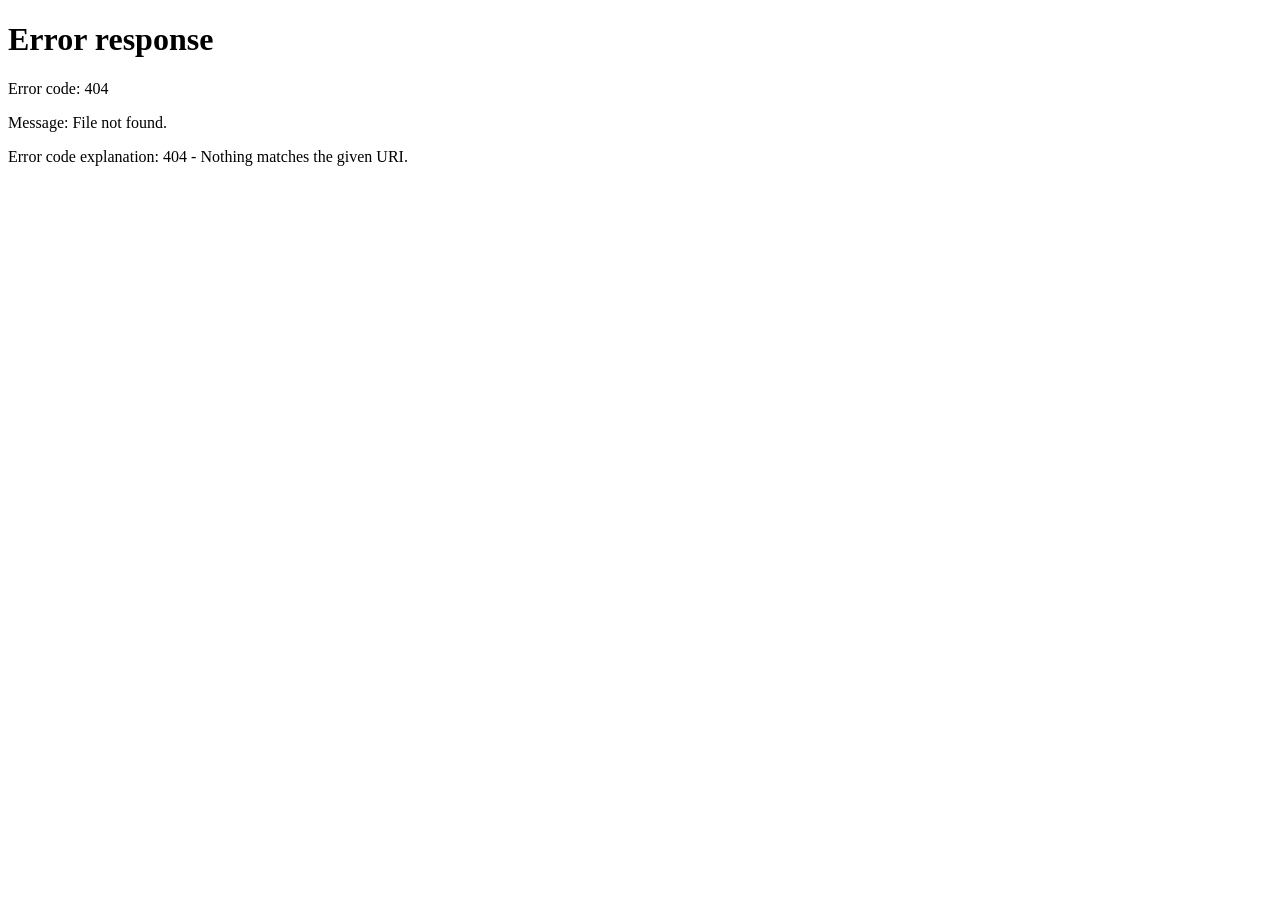
==== commit ca0bc551: "Route the legacy portfolio homepage to the current blue site" ====
--- a/index.html
+++ b/index.html
@@ -1,49 +1,12 @@
 <!doctype html>
-<html lang="zh-CN" data-theme="light"><head>
-<meta charset="utf-8"><meta name="viewport" content="width=device-width,initial-scale=1"><meta name="theme-color" content="#f7f6f0">
-<title>李行健 Jet Li · Agent 工程师</title><meta name="description" content="李行健的个人网站：Agent 工程、强化学习、旅行与音乐。">
-<script>try{document.documentElement.dataset.theme=localStorage.getItem('jet-theme')||(matchMedia('(prefers-color-scheme: dark)').matches?'dark':'light')}catch{}</script>
-<link rel="preload" href="assets/fonts/misans-site-400.woff2?v=footer-refined-20261117" as="font" type="font/woff2" crossorigin><link rel="preload" href="assets/fonts/inter-variable-opsz.woff2" as="font" type="font/woff2" crossorigin><link rel="preload" href="assets/images/the-cannon-site-cover-light-1200x630.webp" as="image">
-<link rel="stylesheet" href="assets/reference/fonts.css?v=misans-footer-refined"><link rel="stylesheet" href="assets/reference/tokens.css"><link rel="stylesheet" href="assets/reference/base.css"><link rel="stylesheet" href="assets/reference/kinetic.css"><link rel="stylesheet" href="assets/reference/theme.css"><link rel="stylesheet" href="assets/site.css?v=20261117-fold-smooth">
-<link rel="stylesheet" href="assets/project-dialog.css?v=steps">
-<script src="assets/reference/route-line.js?v=stable-fold" defer></script><script type="module" src="assets/main.mjs?v=project-films-sand"></script><link rel="stylesheet" href="assets/journey-scratch.css?v=upper-shores"><script type="module" src="assets/journey-scratch.mjs?v=upper-shores-2"></script></head>
-<body class="tc-landing"><a class="skip-link" href="#about">跳到正文</a><div class="wp-site-blocks">
-<header class="wp-block-template-part"><div class="site-header"><div class="site-header-band"><div class="nav-pill"><a class="jet-monogram" href="#about" aria-label="李行健，返回首页">J<span class="jet-monogram__dot">.</span></a><nav class="tc-header-nav wp-block-navigation" aria-label="主导航"><ul class="wp-block-navigation__container"><li><a href="#about">关于我</a></li><li><a href="#work">作品</a></li><li><a href="#journey">经历</a></li><li><a href="#life">生活</a></li><li><a href="#contact">联系</a></li></ul></nav><button class="tc-theme-toggle" type="button" aria-label="切换为深色主题" aria-pressed="false"><span class="tc-theme-toggle__icon tc-theme-toggle__icon--sun" aria-hidden="true"></span><span class="tc-theme-toggle__icon tc-theme-toggle__icon--moon" aria-hidden="true"></span></button></div></div></div></header>
-<main id="wp--skip-link--target" class="tc-front-page-main tc-about-page tc-landing-main">
-<section id="about" class="tc-home tc-home-hero"><div class="tc-home__shell tc-home-hero__grid"><div class="tc-home-hero__copy"><h1 class="tc-home-hero__title is-split"><span class="tc-visually-hidden">Hello.</span><span class="tc-letters" aria-hidden="true"><span class="tc-letter" style="--i:0">H</span><span class="tc-letter" style="--i:1">e</span><span class="tc-letter" style="--i:2">l</span><span class="tc-letter" style="--i:3">l</span><span class="tc-letter" style="--i:4">o</span><span class="tc-letter" style="--i:5">.</span></span></h1><p class="tc-cp" data-route-cp="start" aria-hidden="true"><span class="tc-cp__dot"></span><span class="tc-cp__label">Start</span></p><p class="tc-home-hero__lede">Hi，我是<strong>李行健（Jet Li）</strong>，一名 Agent 工程师。学生时期曾在华为和百度实习，2024 年毕业后，先后在腾讯和一家 AI 初创公司工作。</p><p class="tc-home-hero__body">我致力于让 Agent 在真实业务中变得好用、易用，也希望科技进步可以切实帮助到每一个普通人。工作之外，我喜欢旅行、音乐、游戏和小动物。我相信人生的意义在于热爱生活中丰富的体验、热爱身边的人、热爱自己，无论好坏都毫无保留。</p><p class="tc-home-hero__ctas"><a class="tc-cta-pill tc-cta-pill--primary" href="#work">看看我的作品 <span class="tc-arrow" aria-hidden="true">→</span></a><a class="tc-cta-pill tc-cta-pill--ghost" href="#contact">与我联系 <span class="tc-arrow" aria-hidden="true">→</span></a></p></div><div class="tc-home-hero__visual"><figure class="tc-home-hero__portrait"><img src="assets/photos/portrait.jpg" alt="李行健在港口旅行时的照片" width="2907" height="4360" fetchpriority="high"></figure></div></div></section>
-<section id="work" class="tc-home tc-about-notebook"><div class="jet-chapter-join tc-finish__line" aria-hidden="true"></div><div class="tc-home__shell"><div class="tc-home__head"><h2 class="tc-home__title">代表作品</h2><p class="tc-cp" data-route-cp="work" aria-hidden="true"><span class="tc-cp__dot"></span><span class="tc-cp__label">01 · Work</span></p></div><div class="jet-project-list"><article class="jet-project" id="project-onboarding"><div class="jet-project__heading"><h3>Research Agent</h3><p>元衍万物（上海）人工智能科技有限公司</p></div><div class="jet-project__copy"><p>面向用户研究的规划助手，支持通过对话完成受访者画像、筛选问卷、招募计划与访谈提纲的准备。 <a href="https://www.trooly.ai/zh-cn" target="_blank" rel="noopener noreferrer">Trooly ↗</a></p><p>我负责整体流程搭建与核心业务能力开发，设计结构化交互和确认流程，处理需求变更、业务状态同步及内容修改，并搭建会话重放与业务结果校验链路。</p><details class="jet-project__details" data-project="onboarding"><summary>项目详情 <span aria-hidden="true">↗</span></summary><div class="jet-project__body"><h4>从研究需求到可执行的准备流程</h4>
-<p>将研究规划拆解为需求澄清、画像确认、问卷设计与提纲准备等环节，串联生成、修改和材料导入能力。通过结构化问题与确认流程，将用户选择和修改结果转化为后续工具执行的明确依据。</p>
-<h4>让 Agent 按当前业务状态行动</h4>
-<p>多轮对话中，用户需求、页面上的内容和历史消息可能不一致。我在规划前引入当前业务状态读取，明确已保存事实与历史对话的优先关系，并区分“内容不存在”和“读取失败”，约束重复生成与错误覆盖。针对画像和筛选问卷，进一步处理条件对齐与局部修改，保留未被要求改变的内容。</p>
-<h4>检查修改是否真正落地</h4>
-<p>搭建会话重放链路，在隔离的项目状态中重新执行对话，并核对实际保存的业务结果。已实现的检查包括：确认的画像与条件是否保留、取消的内容是否残留，以及是否产生重复画像，让验证落到业务状态上。</p></div></details></div></article><article class="jet-project" id="project-gameplayer"><div class="jet-project__heading"><h3>GamePlayer</h3><p>腾讯科技（深圳）有限公司</p></div><div class="jet-project__copy"><p>面向《王者荣耀》的 GUI 自动化测试 Agent，结合游戏截图与结构化 UI 信息，支持从测试用例到游戏内操作的自动执行。</p><p>我主导规划与执行链路的设计和完善，针对游戏 UI dump 设计控件剪枝与合并，按 Agent 职责组织领域知识，并通过 Playbook 归纳和复用操作经验。</p><details class="jet-project__details" data-project="gameplayer"><summary>项目详情 <span aria-hidden="true">↗</span></summary><div class="jet-project__body"><h4>将游戏界面整理为 Agent 可用的观察</h4>
-<p>游戏界面同时包含画面信息与 UI 控件结构。我结合游戏截图和 UI dump 作为模型输入，针对控件树的结构特点设计剪枝与合并，整理供 Agent 使用的结构化界面信息，控制冗余内容对决策的干扰。</p>
-<h4>按职责组织领域知识</h4>
-<p>根据不同 Agent 的职责拆分专有知识库，将相应的领域知识组织到各自的上下文中，为规划与执行提供依据。项目中不仅需要组织工具调用，也需要明确每个角色应该获得哪些信息。</p>
-<h4>从测试用例走到交互执行</h4>
-<p>采用 PAE 与 ReAct 结合的双循环架构，串联测试用例理解、任务规划、界面观察与交互执行。执行过程中根据观察与反馈继续组织操作，将测试步骤落实到游戏内动作；操作方式包括测试 SDK，以及坐标、按键和滑动。</p>
-<h4>将执行经验沉淀为 Playbook</h4>
-<p>通过 Agent 对执行过程进行反思，归纳可复用的操作规律，并以 Playbook 供后续任务使用。目标是减少重复探索和人工编写操作经验的工作，将单次任务中的经验用于后续执行。</p></div></details></div></article><article class="jet-project" id="project-compiler-testing"><div class="jet-project__heading"><h3>MCS</h3><p>ICSE 2023</p></div><div class="jet-project__copy"><p>使用多智能体强化学习引导编译器测试程序生成。我主要负责强化学习相关代码实现与奖励设置，基于 A2C 动态调整测试生成配置，探索更容易暴露编译器缺陷的程序组合。</p><p>相关论文发表于 ICSE 2023。</p><details class="jet-project__details" data-project="compiler-testing"><summary>项目详情 <span aria-hidden="true">↗</span></summary><div class="jet-project__body"><h4>将测试生成配置作为搜索对象</h4>
-<p>围绕测试程序生成器的配置选择开展搜索，调整生成程序中不同语言特征出现的概率，探索更容易触发编译器缺陷的程序组合。</p>
-<h4>实现多智能体 A2C 与训练反馈</h4>
-<p>主要负责强化学习相关代码，将配置状态、选项调整动作与测试反馈串联为学习过程。基于多智能体 A2C 实现策略与价值网络的更新，各智能体调整对应配置项，并共享当前配置状态与奖励。</p>
-<h4>设置兼顾探索与有效测试的奖励</h4>
-<p>将生成程序的特征多样性增益、触发测试失败的奖励和配置极值惩罚纳入奖励设置，引导搜索探索不同程序组合，同时约束容易产生低效测试的配置。</p>
-<h4>论文实验结果</h4>
-<p>论文实验中，在五个 GCC/LLVM 历史版本上，每种方法对每个版本测试 10 天，MCS 检出缺陷数量汇总为 74 个，HiCOND 为 36 个，相对增加 105.56%。</p><p><a href="https://xgdsmileboy.github.io/files/paper/compiler-icse23.pdf" target="_blank" rel="noopener noreferrer">Compiler Test-Program Generation via Memoized Configuration Search ↗</a></p></div></details></div></article></div></div></section>
-<section id="journey" class="tc-home tc-about-journey"><div class="jet-chapter-join tc-finish__line" aria-hidden="true"></div><div class="tc-home__shell"><div class="tc-home__head"><h2 class="tc-home__title"><button class="jet-fold-toggle" type="button" aria-expanded="true" aria-controls="journey-panel"><span>一路走来</span><span class="jet-fold-icon" aria-hidden="true"></span></button></h2><p class="tc-cp" data-route-cp="journey" aria-hidden="true"><span class="tc-cp__dot"></span><span class="tc-cp__label">02 · Journey</span></p></div><div class="jet-fold-panel" id="journey-panel"><div class="jet-fold-clip"><div class="jet-fold-body"><div class="about-journey-rail"><div class="tc-timeline tc-timeline--alternating" role="list"><div class="tc-timeline__item" role="listitem"><div class="tc-timeline__content"><p class="tc-timeline__year">2014—2017</p><p class="tc-timeline__label">甘肃省酒泉中学</p><div class="tc-timeline__desc"><p>1999年，我出生于西北的一个小县城，高中毕业之前我都生活在这个城市里，除了旅游之外几乎没有踏出过省外。值得庆幸的是我学习成绩尚可，也一直担任班长，甚至小学时还兼任大队长（aka迄今为止的人生最高职级）。</p></div></div></div><div class="tc-timeline__item" role="listitem"><div class="tc-timeline__content"><p class="tc-timeline__year">2017—2021</p><p class="tc-timeline__label">西安电子科技大学</p><div class="tc-timeline__desc"><p>2017年我录取至西安电子科技大学，所谓的984.5。也是成年后头一次开始在别的地方生活，因为高考分数的窘迫和对所谓高科技的热情选了没那么喜欢的理工科学校，心里有一千个不愿意。但好在我遇到了很多好朋友，担任班长的同时，也在全校面前表演过节目，本科四年是收获满满的四年，拿了国奖保了研，回想起当初，如果能对AI再下点功夫钻研学习就好了。</p></div></div></div><div class="tc-timeline__item" role="listitem"><div class="tc-timeline__content"><p class="tc-timeline__year">2021—2024</p><p class="tc-timeline__label">天津大学</p><div class="tc-timeline__desc"><p>2021年我来到了天津大学，同样还是北方，隔壁的南开是我高中时梦想中的学府，这对天大来说何尝不是一种殃及池鱼呢。在陈俊洁老师的帮助下我成功学习了如何做科研，发表了两篇A会（均不是第一作者），也顺利去了华为诺亚方舟实验室和百度的大搜进行实习，同期的本科朋友大家都在努力科研，而我稍稍显得有点脱轨了。随着接触到更大的世界，这是我最suffer的两年半。</p></div></div></div><div class="tc-timeline__item" role="listitem"><div class="tc-timeline__content"><p class="tc-timeline__year">2024—2026</p><p class="tc-timeline__label">腾讯科技（深圳）有限公司</p><div class="tc-timeline__desc"><p>2024年毕业，这次我来了深圳。至此算是完成了小镇做题家的任务：努力学习，进入大厂。虽然这份答卷可能我没能努力做到满分，但进入腾讯也算我人生的高光时刻了。与此同时，我也失去了目标，虽然在腾讯生活能让我享受到这个巨大的机器运作时带给我的荣誉感，但荣誉感背后藏着的，是我看不到的未来，或者说只能看到那些我不想要的未来。</p></div></div></div><div class="tc-timeline__item" role="listitem"><div class="tc-timeline__content"><p class="tc-timeline__year">2026</p><p class="tc-timeline__label">元衍万物（上海）人工智能科技有限公司</p><div class="tc-timeline__desc"><p>2026年，在腾讯一年半拿下一个五星绩效之后，我毅然决然离职，认为在AI时代大厂存在极其多的局限性，想实现自我的社会价值还是要去真正需要自己也适合自己的地方。因此鼓足勇气踏出了一步，从深圳跑到了上海，可也只用了半年就发现真实的世界从来没有想象中那么简单，不过问题不大，我愿意相信故事还没结束，相信未来就在前方。</p></div></div></div></div></div></div></div></div></div></section>
-<section id="life" class="tc-home section-gear-devstack jet-life"><div class="jet-chapter-join tc-finish__line" aria-hidden="true"></div><div class="tc-home__shell"><div class="tc-home__head"><h2 class="tc-home__title"><button class="jet-fold-toggle" type="button" aria-expanded="true" aria-controls="life-panel"><span>工作之外的我</span><span class="jet-fold-icon" aria-hidden="true"></span></button></h2><p class="tc-cp" data-route-cp="life" aria-hidden="true"><span class="tc-cp__dot"></span><span class="tc-cp__label">03 · Life</span></p></div><div class="jet-fold-panel" id="life-panel"><div class="jet-fold-clip"><div class="jet-fold-body"><div class="tc-workbench__grid"><div class="tc-workbench__group"><h3>旅行与摄影</h3><p>去过十余个国家，以亚洲和欧洲为主，正计划探索其他大洲。</p></div><div class="tc-workbench__group"><h3>音乐</h3><p>网易云音乐人，原创歌曲拥有 1400 万次播放、4000 余条评论。</p></div><div class="tc-workbench__group"><h3>游戏</h3><p>FPS 游戏重度玩家，CS:GO 完美段位 S，瓦罗兰特段位神话，最近沉迷三角洲。</p></div></div><figure class="jet-travel-photo"><img src="assets/photos/mountain.jpg" alt="旅行途中，身穿蓝色外套的李行健与身后的雪山" loading="lazy" width="3906" height="2202"></figure></div></div></div></div></section>
-</main><footer id="contact" class="tc-finish jet-footer" aria-label="联系方式"><div class="jet-chapter-join tc-finish__line" aria-hidden="true"></div>
-<p class="tc-cp tc-cp--finish" data-route-cp="finish" aria-hidden="true"><span class="tc-cp__dot"></span><span class="tc-cp__label">Finish</span></p>
-<div class="tc-home__shell">
-<h2 class="jet-footer__title">Thanks for visiting.</h2>
-<p class="jet-footer__tip">Tips：阅读至此，约 5 分钟。这段时间，你的 Agent 或许已完成 1–2 项任务。</p>
-<div class="jet-footer__contact">
-<!-- 微信二维码收到后，将此按钮连接到二维码展示层。 -->
-<button class="jet-social-icon" type="button" aria-label="微信，二维码待补充" title="微信，二维码待补充" disabled><svg aria-hidden="true" focusable="false" fill="currentColor" viewBox="0 0 24 24" xmlns="http://www.w3.org/2000/svg"><!-- Simple Icons WeChat; CC0-1.0; https://simpleicons.org/ --><path d="M8.691 2.188C3.891 2.188 0 5.476 0 9.53c0 2.212 1.17 4.203 3.002 5.55a.59.59 0 0 1 .213.665l-.39 1.48c-.019.07-.048.141-.048.213 0 .163.13.295.29.295a.326.326 0 0 0 .167-.054l1.903-1.114a.864.864 0 0 1 .717-.098 10.16 10.16 0 0 0 2.837.403c.276 0 .543-.027.811-.05-.857-2.578.157-4.972 1.932-6.446 1.703-1.415 3.882-1.98 5.853-1.838-.576-3.583-4.196-6.348-8.596-6.348zM5.785 5.991c.642 0 1.162.529 1.162 1.18a1.17 1.17 0 0 1-1.162 1.178A1.17 1.17 0 0 1 4.623 7.17c0-.651.52-1.18 1.162-1.18zm5.813 0c.642 0 1.162.529 1.162 1.18a1.17 1.17 0 0 1-1.162 1.178 1.17 1.17 0 0 1-1.162-1.178c0-.651.52-1.18 1.162-1.18zm5.34 2.867c-1.797-.052-3.746.512-5.28 1.786-1.72 1.428-2.687 3.72-1.78 6.22.942 2.453 3.666 4.229 6.884 4.229.826 0 1.622-.12 2.361-.336a.722.722 0 0 1 .598.082l1.584.926a.272.272 0 0 0 .14.047c.134 0 .24-.111.24-.247 0-.06-.023-.12-.038-.177l-.327-1.233a.582.582 0 0 1-.023-.156.49.49 0 0 1 .201-.398C23.024 18.48 24 16.82 24 14.98c0-3.21-2.931-5.837-6.656-6.088V8.89c-.135-.01-.27-.027-.407-.03zm-2.53 3.274c.535 0 .969.44.969.982a.976.976 0 0 1-.969.983.976.976 0 0 1-.969-.983c0-.542.434-.982.97-.982zm4.844 0c.535 0 .969.44.969.982a.976.976 0 0 1-.969.983.976.976 0 0 1-.969-.983c0-.542.434-.982.969-.982z"/></svg></button>
-<a class="jet-social-icon" href="mailto:sixdegrees0323@163.com" aria-label="发送邮件至 sixdegrees0323@163.com" title="发送邮件"><svg viewBox="0 0 32 32" fill="none" stroke="currentColor" stroke-width="1.8" stroke-linecap="round" stroke-linejoin="round" aria-hidden="true" focusable="false"><rect x="4" y="7" width="24" height="18" rx="3"/><path d="m5 9 11 9L27 9"/></svg></a>
-<a class="jet-social-icon" href="https://github.com/OlivverX" target="_blank" rel="noopener noreferrer" aria-label="访问 OlivverX 的 GitHub 主页" title="GitHub"><svg aria-hidden="true" focusable="false" fill="currentColor" viewBox="0 0 24 24" xmlns="http://www.w3.org/2000/svg"><!-- Simple Icons GitHub; CC0-1.0; https://simpleicons.org/ --><path d="M12 .297c-6.63 0-12 5.373-12 12 0 5.303 3.438 9.8 8.205 11.385.6.113.82-.258.82-.577 0-.285-.01-1.04-.015-2.04-3.338.724-4.042-1.61-4.042-1.61C4.422 18.07 3.633 17.7 3.633 17.7c-1.087-.744.084-.729.084-.729 1.205.084 1.838 1.236 1.838 1.236 1.07 1.835 2.809 1.305 3.495.998.108-.776.417-1.305.76-1.605-2.665-.3-5.466-1.332-5.466-5.93 0-1.31.465-2.38 1.235-3.22-.135-.303-.54-1.523.105-3.176 0 0 1.005-.322 3.3 1.23.96-.267 1.98-.399 3-.405 1.02.006 2.04.138 3 .405 2.28-1.552 3.285-1.23 3.285-1.23.645 1.653.24 2.873.12 3.176.765.84 1.23 1.91 1.23 3.22 0 4.61-2.805 5.625-5.475 5.92.42.36.81 1.096.81 2.22 0 1.606-.015 2.896-.015 3.286 0 .315.21.69.825.57C20.565 22.092 24 17.592 24 12.297c0-6.627-5.373-12-12-12"/></svg></a>
-</div>
-<div class="jet-footer__bottom"><a class="jet-footer__name" href="#about">Jet Li<span>.</span></a><span>2026</span></div>
-</div></footer>
-</div></body></html>+<html lang="en">
+<head>
+  <meta charset="utf-8">
+  <meta name="viewport" content="width=device-width, initial-scale=1">
+  <title>Hey Jet</title>
+  <script>location.replace('/heyjet-pages/' + location.search + location.hash);</script>
+  <meta http-equiv="refresh" content="0; url=/heyjet-pages/">
+  <link rel="canonical" href="https://olivverx.github.io/heyjet-pages/">
+</head>
+<body><a href="/heyjet-pages/">Hey Jet</a></body>
+</html>
